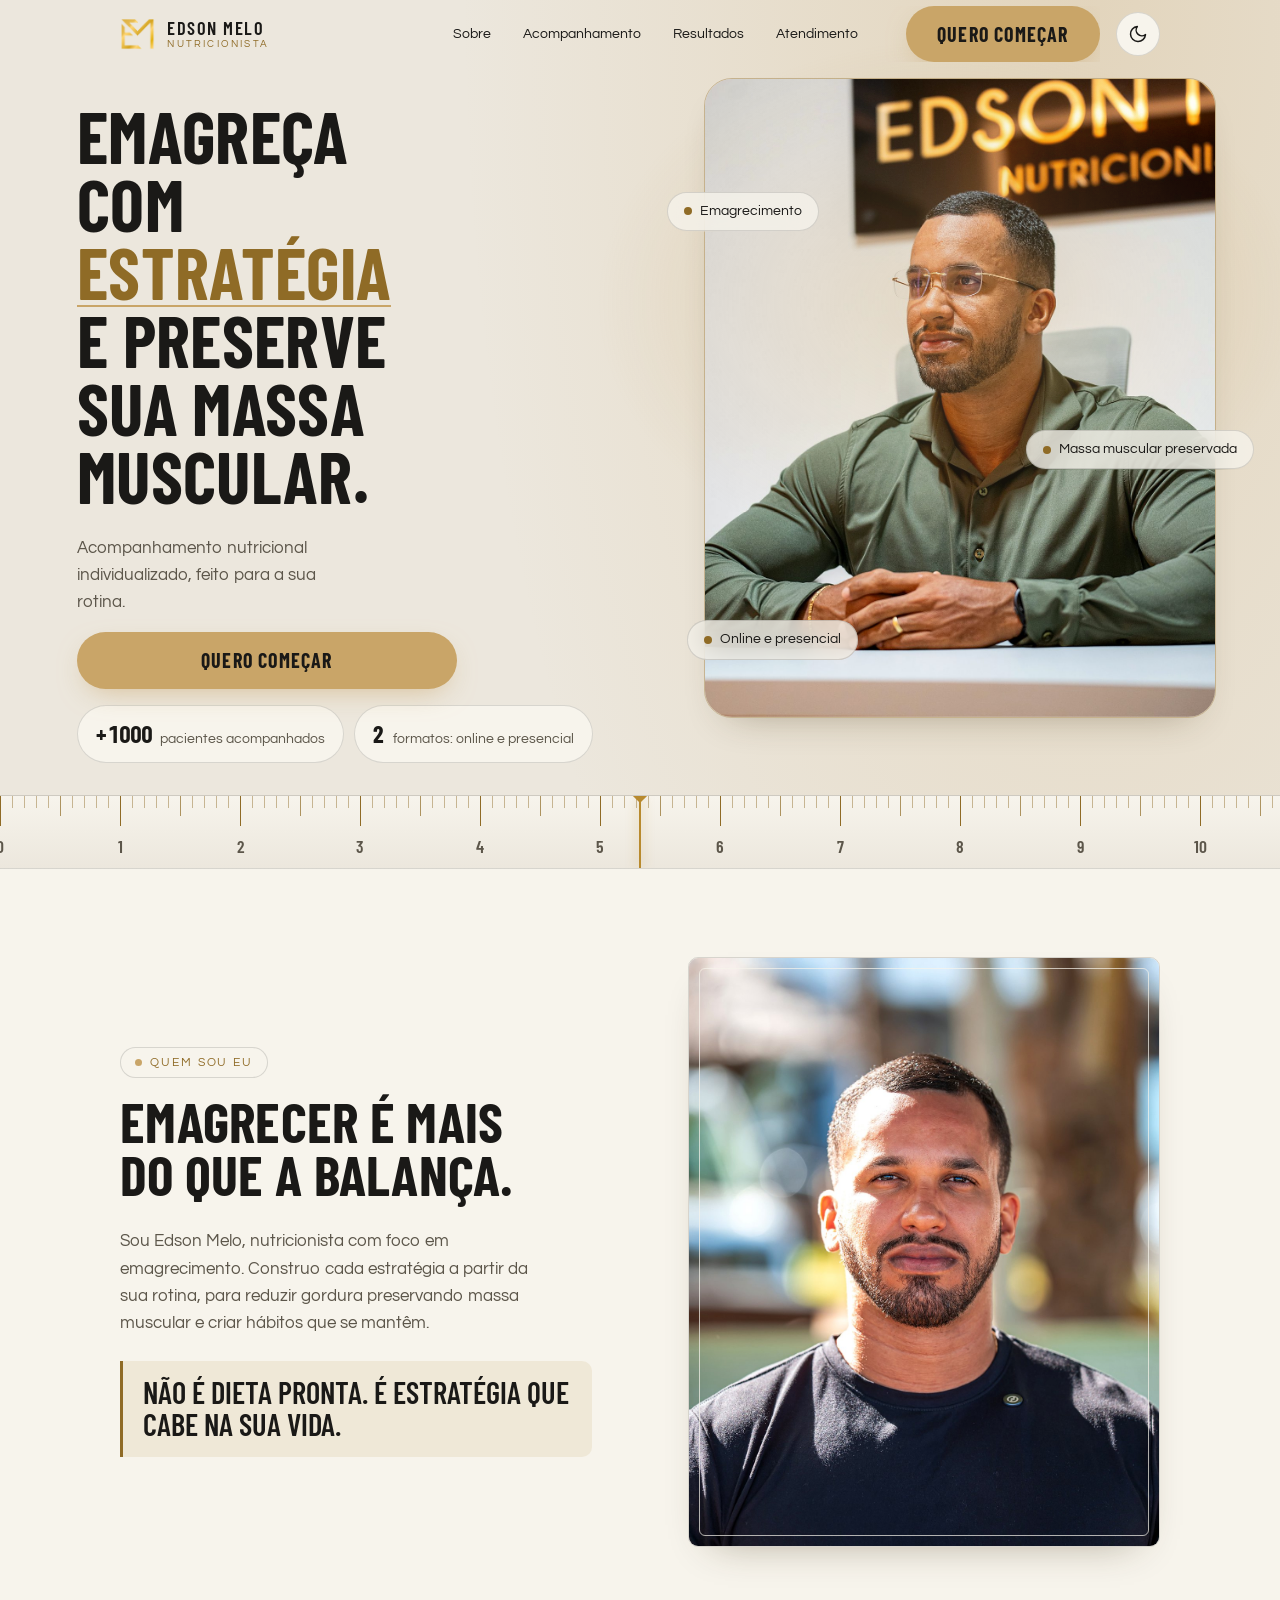
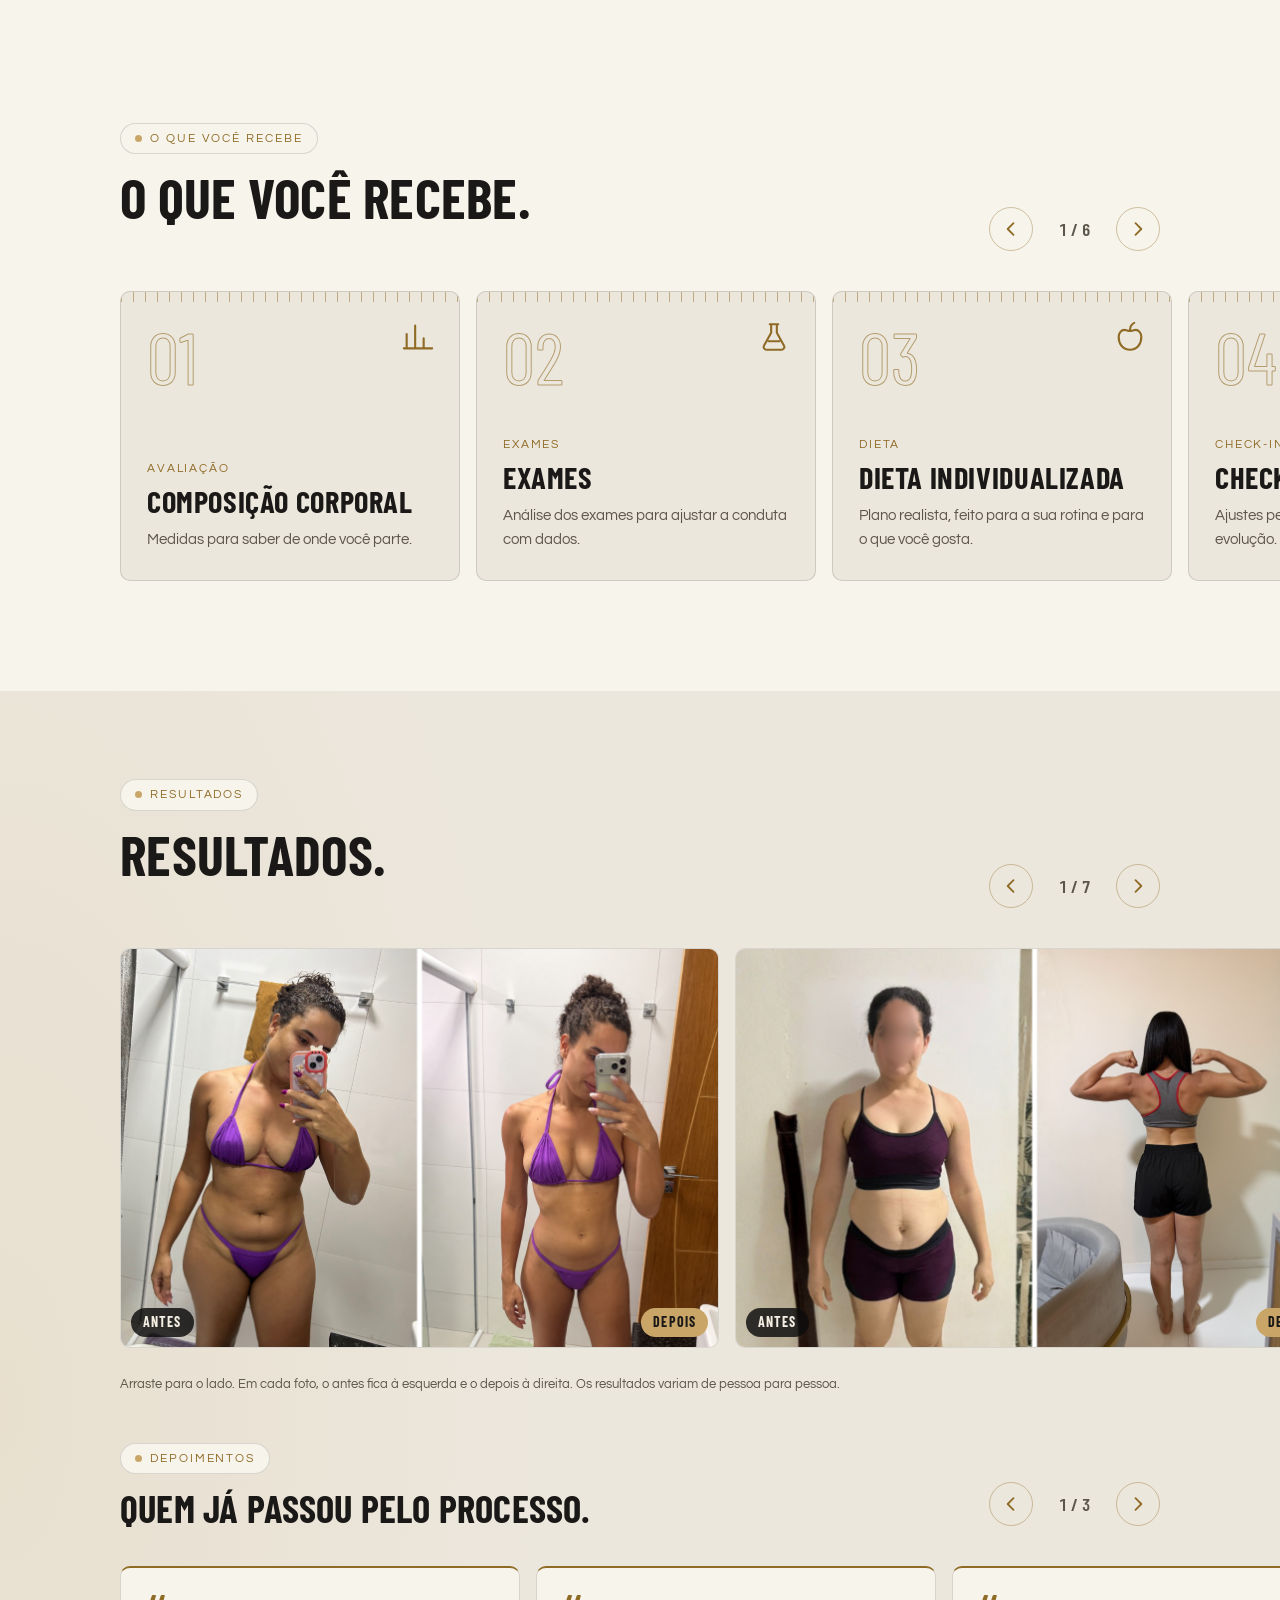
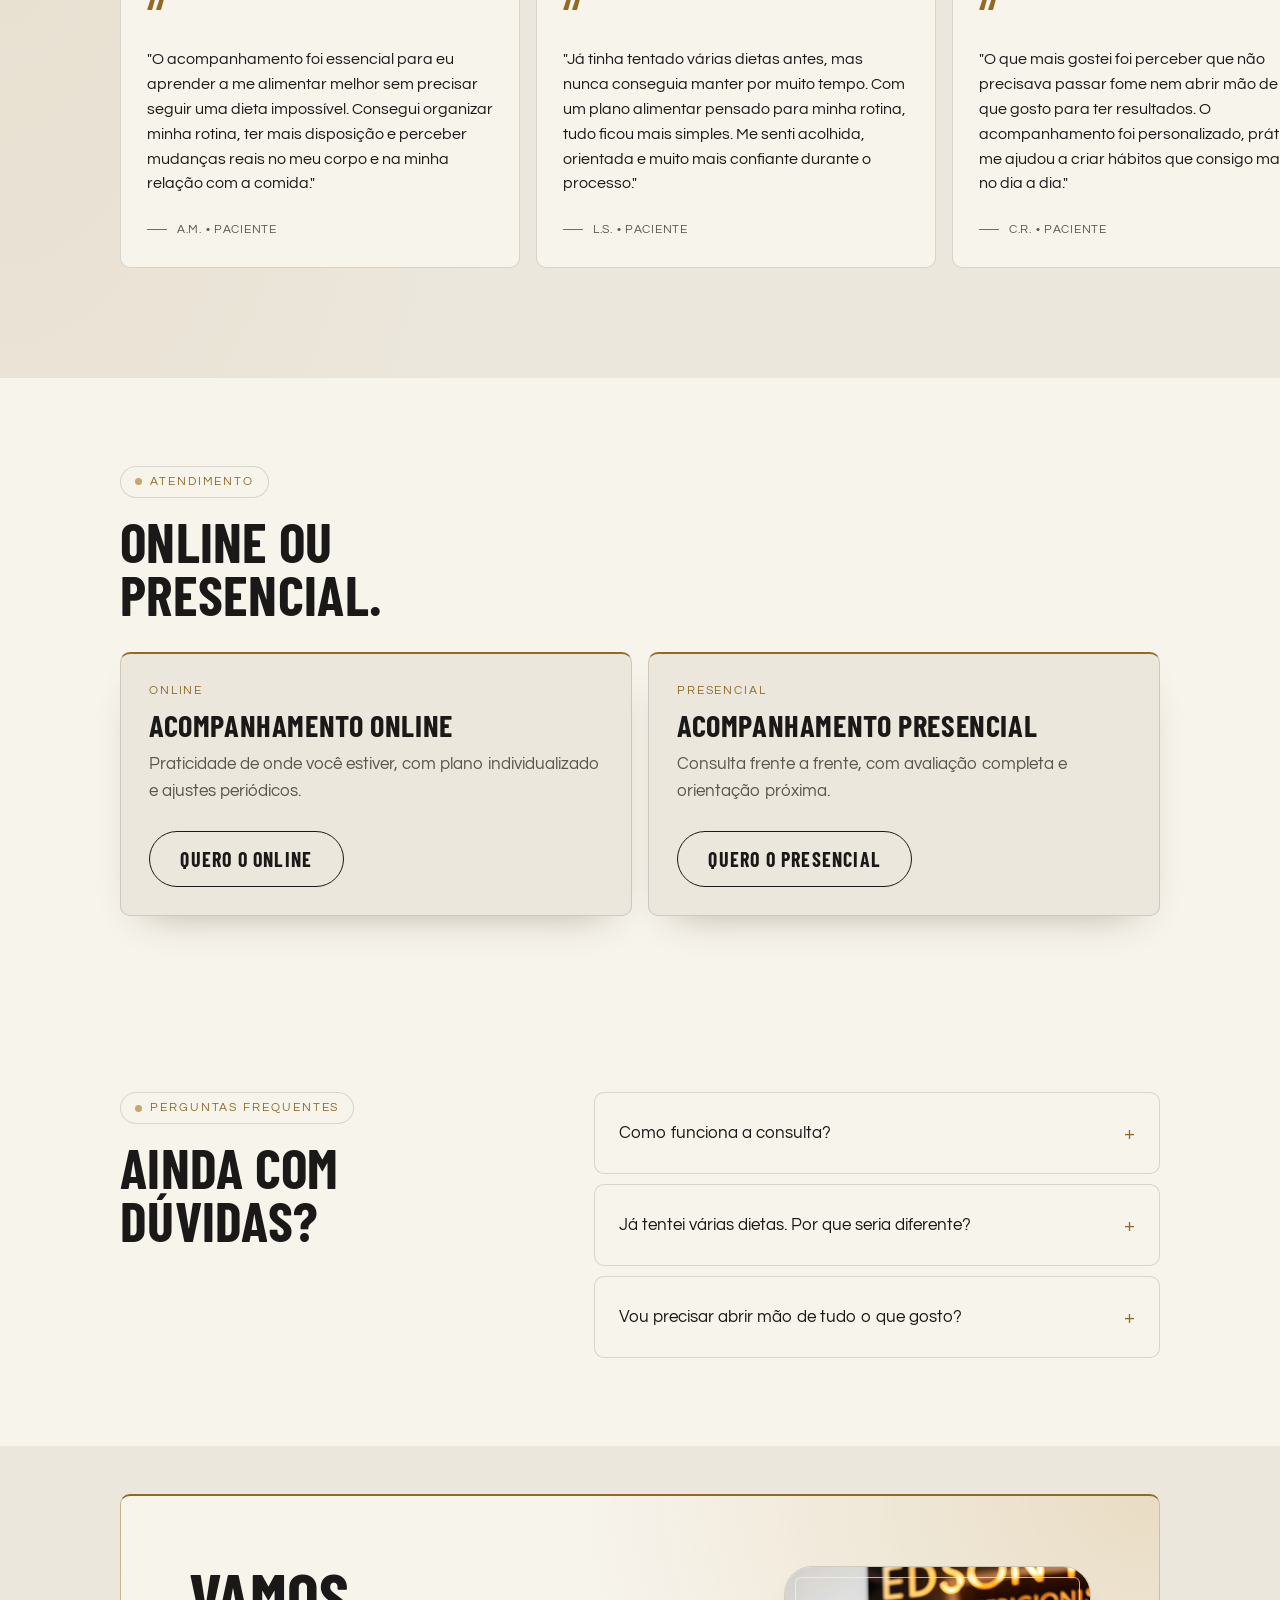
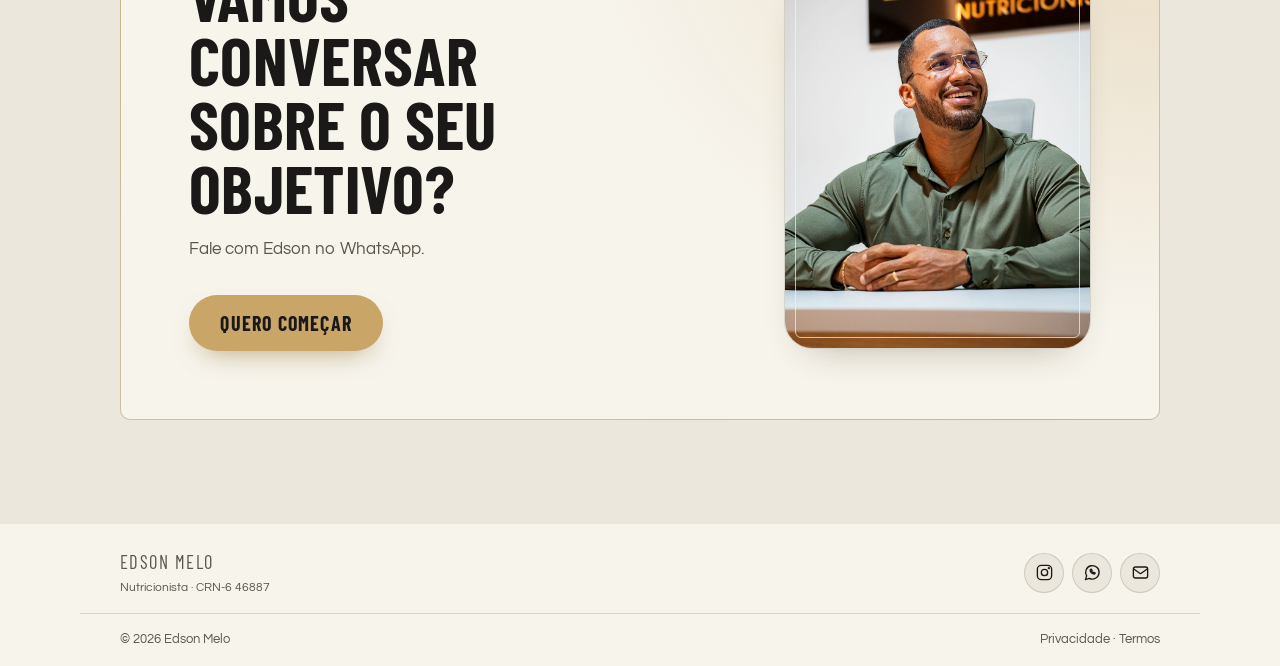
==== index.html @ 92296f1f "Régua ligada à rolagem pelo CSS, contorno no tema escuro e rodapé compacto - Régua e linha de progre" ====
<!DOCTYPE html>
<html lang="pt-BR">
<head>
<meta charset="UTF-8">
<script>
/* Tema: usa a escolha salva; sem escolha, segue o do aparelho */
(function () {
  var t = null;
  try { t = localStorage.getItem("theme"); } catch (e) {}
  if (t !== "dark" && t !== "light") t = window.matchMedia && matchMedia("(prefers-color-scheme: dark)").matches ? "dark" : "light";
  if (t === "dark") document.documentElement.setAttribute("data-theme", "dark");
})();
</script>
<meta name="viewport" content="width=device-width, initial-scale=1.0">
<title>Edson Melo | Nutricionista — Emagrecimento com Estratégia</title>
<meta name="description" content="Nutricionista especializado em emagrecimento. Acompanhamento individualizado para perder gordura, preservar massa muscular e construir resultados sustentáveis.">
<link rel="canonical" href="https://nutriedsonmelo.com/">

<!-- Open Graph -->
<meta property="og:type" content="website">
<meta property="og:site_name" content="Edson Melo Nutricionista">
<meta property="og:title" content="Edson Melo | Nutricionista — Emagrecimento com Estratégia">
<meta property="og:description" content="Acompanhamento nutricional individualizado para perder gordura, preservar massa muscular e construir resultados que permanecem.">
<meta property="og:url" content="https://nutriedsonmelo.com/">
<meta property="og:image" content="https://nutriedsonmelo.com/assets/img/og-image.jpg">
<meta property="og:locale" content="pt_BR">

<!-- Twitter Card -->
<meta name="twitter:card" content="summary_large_image">
<meta name="twitter:title" content="Edson Melo | Nutricionista — Emagrecimento com Estratégia">
<meta name="twitter:description" content="Acompanhamento nutricional individualizado para perder gordura, preservar massa muscular e construir resultados que permanecem.">
<meta name="twitter:image" content="https://nutriedsonmelo.com/assets/img/og-image.jpg">

<!-- Favicon (monograma provisório — troque por um arquivo .ico/.svg real quando tiver a marca finalizada) -->
<link rel="icon" href="data:image/svg+xml,%3Csvg xmlns='http://www.w3.org/2000/svg' viewBox='0 0 100 100'%3E%3Crect width='100' height='100' fill='%230D0D0D'/%3E%3Ctext x='50' y='64' font-family='Georgia, serif' font-size='40' fill='%23C9A568' text-anchor='middle'%3EEM%3C/text%3E%3C/svg%3E">

<link rel="preconnect" href="https://fonts.googleapis.com">
<link rel="preconnect" href="https://fonts.gstatic.com" crossorigin>
<link href="https://fonts.googleapis.com/css2?family=Barlow+Condensed:wght@500;600;700&family=Questrial&display=swap" rel="stylesheet">
<link rel="stylesheet" href="styles.css?v=20261116">

<!-- Schema.org: profissional de saúde -->
<script type="application/ld+json">
{
  "@context": "https://schema.org",
  "@type": "MedicalBusiness",
  "name": "Edson Melo Nutricionista",
  "url": "https://nutriedsonmelo.com/",
  "image": "https://nutriedsonmelo.com/assets/img/og-image.jpg",
  "description": "Nutricionista especializado em emagrecimento, com acompanhamento individualizado para perda de gordura, preservação de massa muscular e resultados sustentáveis.",
  "telephone": "+5582982051810",
  "priceRange": "$$",
  "areaServed": "BR",
  "founder": {
    "@type": "Person",
    "name": "Edson Melo",
    "jobTitle": "Nutricionista"
  },
  "sameAs": [
    "https://www.instagram.com/nutriedsonmelo/"
  ]
}
</script>

<!-- Schema.org: FAQ -->
<script type="application/ld+json">
{
  "@context": "https://schema.org",
  "@type": "FAQPage",
  "mainEntity": [
    {
      "@type": "Question",
      "name": "Como funciona a consulta?",
      "acceptedAnswer": {
        "@type": "Answer",
        "text": "A primeira consulta reúne sua rotina, histórico e objetivos. A partir disso é construída uma estratégia individualizada, com plano alimentar e acompanhamento contínuo."
      }
    },
    {
      "@type": "Question",
      "name": "Já tentei várias dietas. Por que seria diferente?",
      "acceptedAnswer": {
        "@type": "Answer",
        "text": "Porque não é uma dieta pronta. O plano parte da sua rotina, do seu histórico e do que você gosta de comer, com ajustes ao longo do caminho."
      }
    },
    {
      "@type": "Question",
      "name": "Vou precisar abrir mão de tudo o que gosto?",
      "acceptedAnswer": {
        "@type": "Answer",
        "text": "A ideia é o contrário: o plano é pensado para caber na sua rotina, sem radicalismos."
      }
    }
  ]
}
</script>
</head>
<body>

<a class="skip-link" href="#conteudo">Pular para o conteúdo</a>

<!-- ===== HEADER ===== -->
<header class="site-header" id="header">
  <div class="container header-inner">
    <a href="#topo" class="brand" id="topo" aria-label="Edson Melo, nutricionista">
      <img class="brand-mark" src="assets/img/monograma-edson-melo.png" alt="" width="40" height="36">
      <span class="brand-name"><b>Edson Melo</b><span>Nutricionista</span></span>
    </a>
    <button class="menu-toggle" id="menuToggle" aria-label="Abrir menu" aria-expanded="false" aria-controls="navWrap">
      <span></span><span></span><span></span>
    </button>
    <div class="nav-wrap" id="navWrap">
      <nav class="nav" aria-label="Navegação principal">
        <a href="#sobre">Sobre</a>
        <a href="#acompanhamento">Acompanhamento</a>
        <a href="#resultados">Resultados</a>
        <a href="#formatos">Atendimento</a>
      </nav>
      <a class="btn btn-primary btn-attn nav-cta" href="https://wa.me/5582982051810?text=Gostaria%20de%20saber%20mais%20sobre%20o%20acompanhamento%20premium." target="_blank" rel="noopener">Quero começar</a>
    </div>
    <button class="theme-toggle" id="themeToggle" type="button" aria-label="Alternar entre tema claro e escuro" title="Alternar tema">
      <svg class="i-sun" viewBox="0 0 24 24" aria-hidden="true"><circle cx="12" cy="12" r="4"/><path d="M12 2v2M12 20v2M4.9 4.9l1.4 1.4M17.7 17.7l1.4 1.4M2 12h2M20 12h2M4.9 19.1l1.4-1.4M17.7 6.3l1.4-1.4"/></svg>
      <svg class="i-moon" viewBox="0 0 24 24" aria-hidden="true"><path d="M21 12.8A9 9 0 1 1 11.2 3a7 7 0 0 0 9.8 9.8z"/></svg>
    </button>
  </div>
  <i class="progress" id="progress"></i>
</header>

<main id="conteudo">

  <!-- ===== 01. HERO ===== -->
  <section class="hero hero-fullbleed">
    <picture>
      <img class="hero-bg" fetchpriority="high" decoding="async" src="assets/img/edson-melo-hero-mesa.jpg" alt="Edson Melo, nutricionista, de camisa social em seu consultório" width="1200" height="1500">
    </picture>
    <div class="hero-scrim"></div>
    <img class="hero-logo" src="assets/img/logo-edson-melo.png" alt="Edson Melo Nutricionista">
    <div class="container hero-inner">
      <div class="hero-copy reveal">
        <img class="hero-monogram" src="assets/img/monograma-edson-melo.png" alt="" width="54" height="49">
        <h1>Emagreça com <em>estratégia</em> e preserve sua massa muscular.</h1>
        <p class="hero-sub">Acompanhamento nutricional individualizado, feito para a sua rotina.</p>
        <div class="hero-ctas">
          <a class="btn btn-primary btn-attn btn-large" href="https://wa.me/5582982051810?text=Gostaria%20de%20saber%20mais%20sobre%20o%20acompanhamento%20premium." target="_blank" rel="noopener">
            Quero começar
          </a>
        </div>

        <!-- Prova social e formatos: números facilmente editáveis -->
        <ul class="facts">
          <li><b data-count="1000">+1000</b> pacientes acompanhados</li>
          <li><b>2</b> formatos: online e presencial</li>
        </ul>
      </div>
    </div>
    <div class="hero-chips" aria-hidden="true">
      <span class="chip c1">Emagrecimento</span>
      <span class="chip c2">Massa muscular preservada</span>
      <span class="chip c3">Online e presencial</span>
    </div>
  </section>

  <!-- ===== RÉGUA DE MEDIDAS (anda com a rolagem) ===== -->
  <div class="ruler" id="ruler" aria-hidden="true">
    <div class="ruler-track" id="rulerTrack"></div>
    <span class="ruler-needle"></span>
  </div>

  <!-- ===== 03. QUEM VAI CUIDAR DE VOCÊ ===== -->
  <section class="section section-surface" id="sobre">
    <div class="container split">
      <div class="split-copy reveal">
        <p class="eyebrow">Quem sou eu</p>
        <h2>Emagrecer é mais do que a balança.</h2>
        <p>Sou Edson Melo, nutricionista com foco em emagrecimento. Construo cada estratégia a partir da sua rotina, para reduzir gordura preservando massa muscular e criar hábitos que se mantêm.</p>
        <p class="pull">Não é dieta pronta. É estratégia que cabe na sua vida.</p>
      </div>
      <div class="split-media reveal reveal-delay-1">
        <div class="photo-frame">
          <img src="assets/img/edson-melo-sobre-labios.jpg" alt="Retrato de Edson Melo, nutricionista" width="1200" height="1500" loading="lazy" decoding="async">
        </div>
      </div>
    </div>
  </section>

  <!-- ===== O QUE VOCÊ ENCONTRA ===== -->
  <section class="section section-surface" id="acompanhamento">
    <div class="container">
      <div class="section-head reveal car-top">
        <div>
          <p class="eyebrow">O que você recebe</p>
          <h2>O que você recebe.</h2>
        </div>
        <div class="car-ctrl">
          <button type="button" id="aprev" aria-label="Anterior"><svg viewBox="0 0 24 24"><path d="M15 5l-7 7 7 7"/></svg></button>
          <span class="car-count" id="acount" aria-live="polite">1 / 1</span>
          <button type="button" id="anext" aria-label="Próximo"><svg viewBox="0 0 24 24"><path d="M9 5l7 7-7 7"/></svg></button>
        </div>
      </div>
    </div>
    <div class="track" id="atrack" tabindex="0" aria-label="Etapas do acompanhamento">
          <article class="slide">
            <svg viewBox="0 0 24 24" aria-hidden="true"><path d="M4 20V10M10 20V4M16 20v-7M22 20H2"/></svg>
            <p class="slide-kicker">Avaliação</p>
            <h3>Composição corporal</h3>
            <p>Medidas para saber de onde você parte.</p>
          </article>
          <article class="slide">
            <svg viewBox="0 0 24 24" aria-hidden="true"><path d="M9 3h6M10 3v6l-5 9a2 2 0 0 0 2 3h10a2 2 0 0 0 2-3l-5-9V3"/><path d="M8 15h8"/></svg>
            <p class="slide-kicker">Exames</p>
            <h3>Exames</h3>
            <p>Análise dos exames para ajustar a conduta com dados.</p>
          </article>
          <article class="slide">
            <svg viewBox="0 0 24 24" aria-hidden="true"><path d="M12 21c-5 0-8-4-8-9 0-3 2-5 4-5 1.5 0 2.5.7 4 .7s2.5-.7 4-.7c2 0 4 2 4 5 0 5-3 9-8 9z"/><path d="M12 7c0-2 1-4 3-5"/></svg>
            <p class="slide-kicker">Dieta</p>
            <h3>Dieta individualizada</h3>
            <p>Plano realista, feito para a sua rotina e para o que você gosta.</p>
          </article>
          <article class="slide">
            <svg viewBox="0 0 24 24" aria-hidden="true"><circle cx="12" cy="12" r="9"/><path d="M8 12.5l3 3 5-6"/></svg>
            <p class="slide-kicker">Check-ins</p>
            <h3>Check-ins</h3>
            <p>Ajustes periódicos conforme a sua evolução.</p>
          </article>
          <article class="slide">
            <svg viewBox="0 0 24 24" aria-hidden="true"><path d="M21 12a8 8 0 0 1-11.6 7.1L4 20l1-4.6A8 8 0 1 1 21 12z"/></svg>
            <p class="slide-kicker">Suporte</p>
            <h3>Suporte</h3>
            <p>Canal direto para tirar dúvidas.</p>
          </article>
          <article class="slide">
            <svg viewBox="0 0 24 24" aria-hidden="true"><path d="M6 8v8M3 10v4M18 8v8M21 10v4M6 12h12"/></svg>
            <p class="slide-kicker">Treino</p>
            <h3>Treino</h3>
            <p>Para quem treina: orientação integrada à dieta.</p>
          </article>
    </div>
    <div class="dots" id="adots" aria-hidden="true"><i></i><i></i><i></i><i></i><i></i><i></i></div>
  </section>

  <!-- ===== 06. RESULTADOS / DEPOIMENTOS ===== -->
  <section class="section" id="resultados">
    <div class="container">
      <div class="section-head reveal car-top">
        <div>
          <p class="eyebrow">Resultados</p>
          <h2>Resultados.</h2>
        </div>
        <div class="car-ctrl">
          <button type="button" id="bprev" aria-label="Anterior"><svg viewBox="0 0 24 24"><path d="M15 5l-7 7 7 7"/></svg></button>
          <span class="car-count" id="bcount" aria-live="polite">1 / 1</span>
          <button type="button" id="bnext" aria-label="Próximo"><svg viewBox="0 0 24 24"><path d="M9 5l7 7-7 7"/></svg></button>
        </div>
      </div>
    </div>
    <div class="track" id="btrack" tabindex="0" aria-label="Antes e depois de pacientes">
      <figure class="ba slide">
        <img src="assets/img/resultados/antes-depois-6.jpg" alt="Resultado de paciente: antes à esquerda e depois à direita" width="1200" height="800" loading="lazy" decoding="async" draggable="false">
      </figure>
      <figure class="ba slide">
        <img src="assets/img/resultados/antes-depois-1.jpg" alt="Resultado de paciente: antes à esquerda e depois à direita" width="1200" height="800" loading="lazy" decoding="async" draggable="false">
      </figure>
      <figure class="ba slide">
        <img src="assets/img/resultados/antes-depois-3.jpg" alt="Resultado de paciente: antes à esquerda e depois à direita" width="1200" height="800" loading="lazy" decoding="async" draggable="false">
      </figure>
      <figure class="ba slide">
        <img src="assets/img/resultados/antes-depois-5.jpg" alt="Resultado de paciente: antes à esquerda e depois à direita" width="1200" height="800" loading="lazy" decoding="async" draggable="false">
      </figure>
      <figure class="ba slide">
        <img src="assets/img/resultados/antes-depois-2.jpg" alt="Resultado de paciente: antes à esquerda e depois à direita" width="1200" height="800" loading="lazy" decoding="async" draggable="false">
      </figure>
      <figure class="ba slide">
        <img src="assets/img/resultados/antes-depois-4.jpg" alt="Resultado de paciente: antes à esquerda e depois à direita" width="1200" height="800" loading="lazy" decoding="async" draggable="false">
      </figure>
      <figure class="ba slide">
        <img src="assets/img/resultados/antes-depois-7.jpg" alt="Resultado de paciente: antes à esquerda e depois à direita" width="1200" height="800" loading="lazy" decoding="async" draggable="false">
      </figure>
    </div>
    <div class="container">
      <p class="note">Arraste para o lado. Em cada foto, o antes fica à esquerda e o depois à direita. Os resultados variam de pessoa para pessoa.</p>
      <div class="section-head sub-head car-top">
        <div><p class="eyebrow">Depoimentos</p><h3 class="sub-title">Quem já passou pelo processo.</h3></div>
        <div class="car-ctrl">
          <button type="button" id="rprev" aria-label="Anterior"><svg viewBox="0 0 24 24"><path d="M15 5l-7 7 7 7"/></svg></button>
          <span class="car-count" id="rcount" aria-live="polite">1 / 1</span>
          <button type="button" id="rnext" aria-label="Próximo"><svg viewBox="0 0 24 24"><path d="M9 5l7 7-7 7"/></svg></button>
        </div>
      </div>
    </div>
    <div class="track" id="rtrack" tabindex="0" aria-label="Depoimentos de pacientes">
        <blockquote class="testimonial slide">
          <p>"O acompanhamento foi essencial para eu aprender a me alimentar melhor sem precisar seguir uma dieta impossível. Consegui organizar minha rotina, ter mais disposição e perceber mudanças reais no meu corpo e na minha relação com a comida."</p>
          <cite>A.M. &bull; Paciente</cite>
        </blockquote>
        <blockquote class="testimonial slide">
          <p>"Já tinha tentado várias dietas antes, mas nunca conseguia manter por muito tempo. Com um plano alimentar pensado para minha rotina, tudo ficou mais simples. Me senti acolhida, orientada e muito mais confiante durante o processo."</p>
          <cite>L.S. &bull; Paciente</cite>
        </blockquote>
        <blockquote class="testimonial slide">
          <p>"O que mais gostei foi perceber que não precisava passar fome nem abrir mão de tudo que gosto para ter resultados. O acompanhamento foi personalizado, prático e me ajudou a criar hábitos que consigo manter no dia a dia."</p>
          <cite>C.R. &bull; Paciente</cite>
        </blockquote>
    </div>
  </section>

  <!-- ===== 06. FORMATOS ===== -->
  <section class="section section-surface" id="formatos">
    <div class="container">
      <div class="section-head reveal">
        <p class="eyebrow">Atendimento</p>
        <h2>Online ou presencial.</h2>
      </div>
      <div class="modes reveal reveal-delay-1">
        <article class="mode">
          <p class="mode-tag">Online</p>
          <h3>Acompanhamento online</h3>
          <p>Praticidade de onde você estiver, com plano individualizado e ajustes periódicos.</p>
          <a class="btn btn-secondary" href="https://wa.me/5582982051810?text=Gostaria%20de%20saber%20mais%20sobre%20o%20acompanhamento%20online." target="_blank" rel="noopener">Quero o online</a>
        </article>
        <article class="mode">
          <p class="mode-tag">Presencial</p>
          <h3>Acompanhamento presencial</h3>
          <p>Consulta frente a frente, com avaliação completa e orientação próxima.</p>
          <a class="btn btn-secondary" href="https://wa.me/5582982051810?text=Gostaria%20de%20saber%20mais%20sobre%20o%20acompanhamento%20presencial." target="_blank" rel="noopener">Quero o presencial</a>
        </article>
      </div>
    </div>
  </section>

  <!-- ===== 08. FAQ ===== -->
  <section class="section section-surface" id="faq">
    <div class="container faq-layout">
      <div class="reveal">
        <p class="eyebrow">Perguntas frequentes</p>
        <h2>Ainda com dúvidas?</h2>
      </div>
      <div class="accordion reveal reveal-delay-1">
        <details class="accordion-item" name="faq">
          <summary>Como funciona a consulta?</summary>
          <div class="accordion-panel">
            <p>A primeira consulta reúne sua rotina, histórico e objetivos. A partir disso é construída uma estratégia individualizada, com plano alimentar e acompanhamento contínuo.</p>
          </div>
        </details>
        <details class="accordion-item" name="faq">
          <summary>Já tentei várias dietas. Por que seria diferente?</summary>
          <div class="accordion-panel">
            <p>Porque não é uma dieta pronta. O plano parte da sua rotina, do seu histórico e do que você gosta de comer, com ajustes ao longo do caminho.</p>
          </div>
        </details>
        <details class="accordion-item" name="faq">
          <summary>Vou precisar abrir mão de tudo o que gosto?</summary>
          <div class="accordion-panel">
            <p>A ideia é o contrário: o plano é pensado para caber na sua rotina, sem radicalismos.</p>
          </div>
        </details>
      </div>
    </div>
  </section>

  <!-- ===== CTA FINAL ===== -->
  <section class="final">
    <div class="container">
      <div class="final-card reveal">
        <div class="final-copy">
          <h2>Vamos conversar sobre o seu objetivo?</h2>
          <p>Fale com Edson no WhatsApp.</p>
          <a class="btn btn-primary btn-attn" href="https://wa.me/5582982051810?text=Gostaria%20de%20saber%20mais%20sobre%20o%20acompanhamento%20premium." target="_blank" rel="noopener">Quero começar</a>
        </div>
        <div class="photo-frame final-photo">
          <img src="assets/img/edson-melo-final-sorriso.jpg" alt="Edson Melo sorrindo em seu consultório, de camisa social" width="1000" height="1250" loading="lazy" decoding="async">
        </div>
      </div>
    </div>
  </section>

</main>

<!-- Botão fixo no celular (aparece depois do topo) -->
<div class="dock" id="dock">
  <a class="btn btn-primary btn-attn" href="https://wa.me/5582982051810?text=Gostaria%20de%20saber%20mais%20sobre%20o%20acompanhamento%20premium." target="_blank" rel="noopener">Quero começar</a>
</div>

<!-- ===== RODAPÉ ===== -->
<footer class="site-footer">
  <div class="container footer-compact">
    <div class="footer-brand">
      <p class="brand">Edson Melo</p>
      <p class="footer-tag">Nutricionista &middot; CRN-6 46887</p>
    </div>
    <nav class="footer-icons" aria-label="Contato e redes sociais">
      <a href="https://www.instagram.com/nutriedsonmelo/" target="_blank" rel="noopener" aria-label="Instagram" title="Instagram"><svg viewBox="0 0 24 24" aria-hidden="true"><rect x="3" y="3" width="18" height="18" rx="5"/><circle cx="12" cy="12" r="4"/><circle cx="17.5" cy="6.5" r=".6" fill="currentColor"/></svg></a>
      <a href="https://wa.me/5582982051810" target="_blank" rel="noopener" aria-label="WhatsApp" title="WhatsApp"><svg viewBox="0 0 24 24" aria-hidden="true"><path d="M3 21l1.6-4.7A8.5 8.5 0 1 1 8 19.4L3 21z"/><path d="M9 8.6c0 3 2.4 5.4 5.4 5.4l1.1-1.3-1.9-1-.8.6c-.9-.4-1.5-1.1-1.9-1.9l.6-.8-1-1.9L9 8.6z"/></svg></a>
      <a href="mailto:nutriedsonmelo@gmail.com" aria-label="E-mail" title="E-mail"><svg viewBox="0 0 24 24" aria-hidden="true"><rect x="3" y="5" width="18" height="14" rx="2.5"/><path d="M3.5 7.5L12 13.5l8.5-6"/></svg></a>
    </nav>
  </div>
  <div class="container footer-legal">
    <p>&copy; <span id="year"></span> Edson Melo</p>
    <p><a href="privacidade.html">Privacidade</a> &middot; <a href="termos.html">Termos</a></p>
  </div>
</footer>

<script src="script.js?v=20261116"></script>
</body>
</html>
---- styles.css ----
/* ============================================================
   EDSON MELO — DESIGN SYSTEM
   Paleta, tipografia, espaçamento e componentes reutilizáveis.
   Reaproveite estas variáveis em qualquer página nova da marca.
   ============================================================ */
:root {
  /* Cores */
  --color-bg: #0D0D0D;
  --color-surface: #1A1A19;
  --color-text: #F3EDE2;
  --color-text-secondary: #B9B0A0;
  --color-gold: #C9A568;
  --color-gold-dim: rgba(201, 165, 104, 0.28);
  --color-hairline: rgba(243, 237, 226, 0.12);

  /* Tipografia */
  --font-heading: "Fraunces", Georgia, serif;
  --font-body: "Manrope", -apple-system, BlinkMacSystemFont, sans-serif;

  /* Layout */
  --container-max: 1120px;
  --container-pad: 24px;

  /* Espaçamento */
  --space-1: 0.5rem;
  --space-2: 1rem;
  --space-3: 1.5rem;
  --space-4: 2rem;
  --space-5: 3rem;
  --space-6: 4.5rem;
  --space-7: 6rem;

  /* Outros */
  --radius: 2px;
  --ease: cubic-bezier(.22, .61, .36, 1);
  --transition: .3s var(--ease);
}

*, *::before, *::after { box-sizing: border-box; }

html {
  scroll-behavior: smooth;
  -webkit-text-size-adjust: 100%;
}

body {
  margin: 0;
  background: var(--color-bg);
  color: var(--color-text);
  font-family: var(--font-body);
  font-size: 16px;
  line-height: 1.6;
  -webkit-font-smoothing: antialiased;
}

h1, h2, h3 {
  font-family: var(--font-heading);
  font-weight: 500;
  line-height: 1.15;
  margin: 0 0 .5em;
  letter-spacing: -0.01em;
}

p { margin: 0 0 1em; color: var(--color-text-secondary); }
a { color: inherit; text-decoration: none; }
ul, ol { margin: 0; padding: 0; list-style: none; }
button { font-family: inherit; }
img { max-width: 100%; display: block; }

.skip-link {
  position: absolute;
  left: -999px;
  top: 0;
  background: var(--color-gold);
  color: var(--color-bg);
  padding: 10px 16px;
  z-index: 100;
}
.skip-link:focus { left: 12px; top: 12px; }

:focus-visible {
  outline: 2px solid var(--color-gold);
  outline-offset: 3px;
}

.container {
  max-width: var(--container-max);
  margin: 0 auto;
  padding: 0 var(--container-pad);
}

.eyebrow {
  font-size: 12px;
  letter-spacing: .16em;
  text-transform: uppercase;
  font-weight: 600;
  color: var(--color-text-secondary);
  margin-bottom: var(--space-2);
}
.eyebrow-gold { color: var(--color-gold); }

/* ===== Botões ===== */
.btn {
  display: inline-flex;
  flex-direction: column;
  align-items: flex-start;
  gap: 4px;
  padding: 16px 24px;
  border-radius: var(--radius);
  font-family: var(--font-body);
  font-weight: 600;
  font-size: 15px;
  border: 1px solid transparent;
  cursor: pointer;
  transition: transform var(--transition), border-color var(--transition), background var(--transition);
  min-height: 48px;
  justify-content: center;
}
.btn-support {
  display: block;
  font-weight: 400;
  font-size: 12.5px;
  opacity: .8;
}
.btn-primary {
  background: var(--color-gold);
  color: var(--color-bg);
}
.btn-primary:hover { transform: translateY(-2px); }
.btn-secondary {
  background: transparent;
  color: var(--color-text);
  border-color: var(--color-hairline);
}
.btn-secondary:hover { border-color: var(--color-gold); }
.btn-ghost {
  background: transparent;
  color: var(--color-text-secondary);
  border-color: transparent;
  padding-left: 4px;
  padding-right: 4px;
}
.btn-ghost:hover { color: var(--color-gold); }
.btn-large { padding: 20px 28px; }

/* ===== Header ===== */
.site-header {
  position: sticky;
  top: 0;
  z-index: 50;
  background: transparent;
  border-bottom: 1px solid transparent;
  transition: background var(--transition), border-color var(--transition), backdrop-filter var(--transition);
}
.site-header.scrolled {
  background: rgba(13, 13, 13, 0.78);
  backdrop-filter: blur(12px);
  -webkit-backdrop-filter: blur(12px);
  border-bottom-color: var(--color-hairline);
}
.header-inner {
  display: flex;
  align-items: center;
  justify-content: space-between;
  height: 64px;
}
.brand {
  font-family: var(--font-heading);
  font-size: 18px;
  letter-spacing: .01em;
}
.menu-toggle {
  display: flex;
  flex-direction: column;
  gap: 5px;
  background: none;
  border: none;
  cursor: pointer;
  padding: 10px;
  margin: -10px;
}
.menu-toggle span {
  width: 20px;
  height: 1.5px;
  background: var(--color-text);
  display: block;
  transition: transform var(--transition), opacity var(--transition);
}
.nav-wrap {
  display: none;
  position: fixed;
  inset: 64px 0 0 0;
  background: var(--color-bg);
  padding: var(--space-4) var(--container-pad);
  flex-direction: column;
  gap: var(--space-4);
  overflow-y: auto;
}
.site-header.open .nav-wrap { display: flex; }
.site-header.open .menu-toggle span:nth-child(1) { transform: translateY(6.5px) rotate(45deg); }
.site-header.open .menu-toggle span:nth-child(2) { opacity: 0; }
.site-header.open .menu-toggle span:nth-child(3) { transform: translateY(-6.5px) rotate(-45deg); }
.nav {
  display: flex;
  flex-direction: column;
  gap: var(--space-3);
}
.nav a {
  font-size: 20px;
  font-family: var(--font-heading);
  color: var(--color-text);
}
.nav-cta { align-self: flex-start; }

/* ===== Hero ===== */
.hero { padding: var(--space-6) 0 var(--space-5); }
.hero-inner {
  display: flex;
  flex-direction: column;
  gap: var(--space-5);
}
.positioning {
  font-family: var(--font-heading);
  font-style: italic;
  color: var(--color-gold);
  font-size: 15px;
  margin-bottom: var(--space-3);
}
.hero h1 {
  font-size: clamp(30px, 8vw, 44px);
  max-width: 620px;
}
.hero-sub {
  font-size: 16px;
  max-width: 480px;
  margin-top: var(--space-3);
}
.social-proof {
  font-size: 13px;
  letter-spacing: .04em;
  text-transform: uppercase;
  color: var(--color-text-secondary);
  margin-bottom: var(--space-4);
}
.social-proof strong { color: var(--color-gold); font-family: var(--font-heading); font-style: normal; }

.hero-ctas {
  display: flex;
  flex-direction: column;
  gap: var(--space-2);
}
.hero-ctas .btn { width: 100%; text-align: left; align-items: flex-start; }

.hero-frame {
  aspect-ratio: 4 / 5;
  max-width: 420px;
  margin: 0 auto;
  overflow: hidden;
  border: 1px solid var(--color-hairline);
  border-radius: var(--radius);
}
.photo-frame {
  aspect-ratio: 4 / 5;
  overflow: hidden;
  border: 1px solid var(--color-hairline);
  border-radius: var(--radius);
}
.hero-frame img, .photo-frame img {
  width: 100%;
  height: 100%;
  object-fit: cover;
  display: block;
}

/* ===== Hero em tela cheia (rosto de um lado, texto do outro) ===== */
.hero-fullbleed {
  position: relative;
  overflow: hidden;
  padding: var(--space-7) 0 var(--space-6);
  min-height: 560px;
  display: flex;
  align-items: center;
}
.hero-fullbleed .hero-bg {
  position: absolute;
  inset: 0;
  width: 100%;
  height: 100%;
  object-fit: cover;
  object-position: 78% 42%;
  z-index: 0;
}
.hero-fullbleed .hero-scrim {
  position: absolute;
  inset: 0;
  z-index: 1;
  background: linear-gradient(180deg, rgba(13,13,13,.55) 0%, rgba(13,13,13,.88) 55%, var(--color-bg) 100%);
}
.hero-fullbleed .hero-inner {
  position: relative;
  z-index: 2;
  width: 100%;
  max-width: none;
  margin: 0;
  padding-left: clamp(24px, 6vw, 100px);
  padding-right: var(--container-pad);
}
.hero-fullbleed .hero-copy { max-width: 620px; width: 100%; }
.hero-monogram { display: none; }
.hero-logo {
  position: absolute;
  right: var(--container-pad);
  bottom: 20px;
  width: clamp(84px, 20vw, 120px);
  height: auto;
  z-index: 2;
  filter: drop-shadow(0 2px 10px rgba(0,0,0,.6));
}

/* ===== Seções genéricas ===== */
.section { padding: var(--space-6) 0; }
.section-surface { background: var(--color-surface); }
.section-highlight {
  background: var(--color-surface);
  border-top: 1px solid var(--color-gold-dim);
  border-bottom: 1px solid var(--color-gold-dim);
}
.section h2 { font-size: clamp(26px, 6vw, 34px); max-width: 34ch; }
.section-head { margin-bottom: var(--space-5); }

.split { display: flex; flex-direction: column; gap: var(--space-5); }
.split-copy p, .split-copy h2 { max-width: 46ch; }

/* ===== Diferenciais ===== */
.numbered-grid {
  display: flex;
  flex-direction: column;
  gap: var(--space-4);
}
.numbered-item {
  border-top: 1px solid var(--color-hairline);
  padding-top: var(--space-3);
}
.num {
  display: block;
  font-family: var(--font-heading);
  font-size: 15px;
  color: var(--color-gold);
  margin-bottom: var(--space-2);
}
.numbered-item h3 { font-size: 19px; margin-bottom: var(--space-1); max-width: 32ch; }
.numbered-item p { font-size: 14.5px; margin: 0; max-width: 42ch; }

/* ===== Para quem é ===== */
.check-list { display: flex; flex-direction: column; gap: var(--space-2); max-width: 60ch; }
.check-list li {
  padding-left: 1.8em;
  position: relative;
  font-size: 16px;
  color: var(--color-text);
  padding-bottom: var(--space-2);
  border-bottom: 1px solid var(--color-hairline);
}
.check-list li:last-child { border-bottom: none; }
.check-list li::before {
  content: "—";
  position: absolute;
  left: 0;
  color: var(--color-gold);
}

/* ===== Timeline (como funciona) ===== */
.timeline {
  display: flex;
  flex-direction: column;
  gap: var(--space-4);
  position: relative;
}
.timeline li {
  display: flex;
  gap: var(--space-3);
  align-items: flex-start;
}
.timeline-index {
  font-family: var(--font-heading);
  font-size: 15px;
  color: var(--color-gold);
  flex-shrink: 0;
  width: 2em;
  padding-top: 2px;
}
.timeline h3 { font-size: 17px; margin-bottom: 4px; }
.timeline p { font-size: 14.5px; margin: 0; max-width: 40ch; }

/* ===== Depoimentos ===== */
.testimonial-grid {
  display: flex;
  flex-direction: column;
  gap: var(--space-4);
}
.testimonial {
  margin: 0;
  border-top: 1px solid var(--color-hairline);
  padding-top: var(--space-3);
}
.testimonial p {
  font-family: var(--font-heading);
  font-style: italic;
  font-size: 18px;
  color: var(--color-text);
  margin-bottom: var(--space-2);
}
.testimonial.placeholder p { color: var(--color-text-secondary); }
.testimonial cite {
  font-style: normal;
  font-size: 12px;
  letter-spacing: .06em;
  text-transform: uppercase;
  color: var(--color-text-secondary);
}

/* ===== Consulta Premium ===== */
.plain-list { display: flex; flex-direction: column; gap: var(--space-1); margin-bottom: var(--space-4); }
.plain-list li {
  font-size: 15.5px;
  color: var(--color-text);
  padding-left: 1.4em;
  position: relative;
}
.plain-list li::before { content: "·"; color: var(--color-gold); position: absolute; left: 0; font-weight: 700; }

/* ===== FAQ ===== */
.faq-layout { display: flex; flex-direction: column; gap: var(--space-4); }
.accordion { border-top: 1px solid var(--color-hairline); }
.accordion-item {
  border-bottom: 1px solid var(--color-hairline);
}
.accordion-item summary {
  list-style: none;
  cursor: pointer;
  padding: var(--space-3) 0;
  font-size: 16px;
  font-weight: 600;
  color: var(--color-text);
  display: flex;
  justify-content: space-between;
  align-items: center;
  gap: var(--space-3);
}
.accordion-item summary::-webkit-details-marker { display: none; }
.accordion-item summary::after {
  content: "+";
  color: var(--color-gold);
  font-size: 20px;
  flex-shrink: 0;
  transition: transform var(--transition);
}
.accordion-item[open] summary::after { transform: rotate(45deg); }
.accordion-panel { padding-bottom: var(--space-3); }
.accordion-panel p { margin: 0; max-width: 55ch; font-size: 15px; }

/* ===== Páginas legais ===== */
.legal { max-width: 720px; }
.legal h1 { font-size: clamp(28px, 6vw, 38px); margin-bottom: var(--space-4); }
.legal p { max-width: 60ch; }
.inline-link { color: var(--color-gold); text-decoration: underline; text-underline-offset: 3px; }

/* ===== Rodapé ===== */
.site-footer {
  background: var(--color-surface);
  padding: var(--space-5) 0 0;
  margin-top: var(--space-6);
}
.footer-inner {
  display: flex;
  flex-direction: column;
  gap: var(--space-4);
  padding-bottom: var(--space-4);
  border-bottom: 1px solid var(--color-hairline);
}
.footer-brand .brand { font-size: 18px; margin-bottom: 2px; }
.footer-tag { font-size: 13px; color: var(--color-text-secondary); margin: 0; }
.footer-col { display: flex; flex-direction: column; gap: var(--space-2); }
.footer-col a { font-size: 14px; color: var(--color-text-secondary); transition: color var(--transition); }
.footer-col a:hover { color: var(--color-gold); }
.footer-bottom {
  display: flex;
  flex-direction: column;
  gap: 4px;
  padding: var(--space-3) var(--container-pad);
  font-size: 12px;
  color: var(--color-text-secondary);
}

/* ===== Microinterações ===== */
.reveal {
  opacity: 0;
  transform: translateY(20px);
  transition: opacity .7s var(--ease), transform .7s var(--ease);
}
.reveal.in-view { opacity: 1; transform: translateY(0); }
.reveal-delay-1.in-view { transition-delay: .1s; }
.reveal-delay-2.in-view { transition-delay: .2s; }

@media (prefers-reduced-motion: reduce) {
  html { scroll-behavior: auto; }
  .reveal { opacity: 1; transform: none; transition: none; }
}

/* ===== Hero — versão mais leve no mobile ===== */
@media (max-width: 639px) {
  .hero-fullbleed .hero-sub { display: none; }
  .hero-fullbleed .positioning { display: none; }
  .hero-fullbleed .hero-ctas .btn-support { display: none; }
  .hero-fullbleed .hero-ctas .btn { padding: 14px 20px; }

  /* Rosto à direita, texto na faixa escura à esquerda */
  .hero-fullbleed {
    align-items: flex-start;
    min-height: 100svh;
    padding: var(--space-3) 0 var(--space-5);
  }
  .hero-fullbleed .hero-bg {
    inset: 7vh 0 auto 0;
    height: auto;
    aspect-ratio: 1177 / 941;
    -webkit-mask-image: linear-gradient(180deg, transparent 0%, #000 14%, #000 52%, transparent 100%);
    mask-image: linear-gradient(180deg, transparent 0%, #000 14%, #000 52%, transparent 100%);
  }
  .hero-fullbleed .hero-scrim {
    background: linear-gradient(90deg, rgba(13,13,13,.88) 0%, rgba(13,13,13,.5) 42%, rgba(13,13,13,0) 72%);
  }
    .hero-fullbleed .hero-logo { display: none; }
  .hero-monogram {
    display: block;
    width: 54px;
    height: auto;
    margin: 0 auto var(--space-1);
  }
  .hero-fullbleed .eyebrow {
    text-align: center;
    margin-bottom: var(--space-6);
  }
  .hero-fullbleed h1 { max-width: 62%; }
}

/* ===== Responsivo — tablet e acima ===== */
@media (min-width: 640px) {
  .hero-ctas { flex-direction: row; flex-wrap: wrap; }
  .hero-ctas .btn { width: auto; min-width: 240px; }
  .numbered-grid { flex-direction: row; }
  .numbered-item { flex: 1; }
  .testimonial-grid { flex-direction: row; }
  .testimonial { flex: 1; }
  .footer-inner { flex-direction: row; justify-content: space-between; }
  .footer-bottom { flex-direction: row; justify-content: space-between; }
}

@media (min-width: 860px) {
  :root { --container-pad: 40px; }
  .site-header { padding: 0; }
  .menu-toggle { display: none; }
  .nav-wrap {
    position: static;
    display: flex !important;
    flex-direction: row;
    align-items: center;
    gap: var(--space-5);
    padding: 0;
    background: transparent;
    inset: auto;
  }
  .nav { flex-direction: row; gap: var(--space-4); }
  .nav a { font-size: 14px; font-family: var(--font-body); font-weight: 500; }
  .nav-cta { align-self: auto; }

  .hero-inner { flex-direction: row; align-items: center; gap: var(--space-7); }
  .hero-copy { flex: 1.1; }
  .hero-media { flex: .9; }
  .hero-ctas { flex-direction: column; align-items: flex-start; }
  .hero-ctas .btn { width: 100%; max-width: 340px; }

  .hero-fullbleed { min-height: 720px; }
  .hero-fullbleed .hero-bg { object-position: 58% 38%; }
  .hero-fullbleed .hero-scrim {
    background: linear-gradient(90deg, var(--color-bg) 0%, rgba(13,13,13,.92) 34%, rgba(13,13,13,.4) 62%, rgba(13,13,13,0) 85%);
  }
  .hero-logo { bottom: 32px; width: clamp(110px, 9vw, 150px); }

  .split { flex-direction: row; align-items: center; gap: var(--space-7); }
  .split > * { flex: 1; }
  .split-reverse { flex-direction: row-reverse; }

  .faq-layout { flex-direction: row; gap: var(--space-7); }
  .faq-layout > *:first-child { flex: .8; }
  .faq-layout > *:last-child { flex: 1.2; }

}

@media (min-width: 1120px) {
  .section { padding: var(--space-7) 0; }
}


/* ============================================================
   IDENTIDADE "RÉGUA" — o motivo é a fita métrica: marcações finas
   em dourado, números que passam com a rolagem, linhas que se
   desenham. Cantos discretos, tom de consultório premium.
   ============================================================ */
:root {
  --r: 10px;
  --shadow: 0 18px 40px -24px rgba(0, 0, 0, .85);
  --gold-bright: #E3C58D;
}
body { overflow-x: hidden; }

/* Rótulos: texto dourado com traço à frente */
.eyebrow {
  display: inline-flex;
  align-items: center;
  gap: 12px;
  color: var(--color-gold);
  font-size: 11.5px;
}
.eyebrow::before { content: ""; width: 28px; height: 1px; background: var(--color-gold); transition: width .8s var(--ease); }
.reveal:not(.in-view) .eyebrow::before { width: 0; }

/* Botões: cantos discretos e preenchimento que sobe */
.btn { border-radius: 4px; position: relative; overflow: hidden; isolation: isolate; }
.btn-primary { box-shadow: 0 10px 30px -14px rgba(201, 165, 104, .75); }
.btn-primary::before {
  content: "";
  position: absolute; inset: 0;
  background: var(--gold-bright);
  transform: translateY(101%);
  transition: transform .35s var(--ease);
  z-index: -1;
}
.btn-primary:hover::before { transform: none; }
.btn-secondary:hover, .btn-ghost:hover { border-color: var(--color-gold); }

/* Cabeçalho: barra com a marca fixa e linha de progresso */
.site-header { border-bottom: 1px solid transparent; }
.site-header.scrolled { background: rgba(13, 13, 13, .82); backdrop-filter: blur(14px); -webkit-backdrop-filter: blur(14px); border-bottom-color: var(--color-hairline); }
.header-inner { height: 68px; }
.progress {
  position: absolute; left: 0; bottom: -1px;
  height: 2px; width: 100%;
  background: linear-gradient(90deg, var(--color-gold), var(--gold-bright));
  transform: scaleX(var(--p, 0));
  transform-origin: left;
  pointer-events: none;
}
.site-header .brand { display: flex; align-items: center; gap: 12px; min-width: 0; }
.brand-mark { width: auto; height: 32px; flex: none; }
.brand-name { display: flex; flex-direction: column; line-height: 1.15; min-width: 0; }
.brand-name b { font-family: var(--font-heading); font-weight: 500; font-size: 16px; letter-spacing: .12em; text-transform: uppercase; }
.brand-name span { font-size: 10px; letter-spacing: .26em; text-transform: uppercase; color: var(--color-gold); }
.nav-cta { padding-block: 12px; min-height: 44px; }

/* Hero: sob o cabeçalho, sublinhado que se desenha */
.hero-fullbleed { margin-top: -68px; padding-top: calc(var(--space-7) + 40px); }
.hero h1 em {
  font-style: italic;
  color: var(--gold-bright);
  background: linear-gradient(var(--color-gold), var(--color-gold)) left 92% / 0 2px no-repeat;
  animation: draw 1.2s .5s var(--ease) forwards;
}
@keyframes draw { to { background-size: 100% 2px; } }
.social-proof { display: flex; align-items: baseline; gap: 8px; border-left: 2px solid var(--color-gold); padding-left: 12px; }
.hero-fullbleed .hero-bg { animation: settle 1.6s var(--ease) both; }
@keyframes settle { from { transform: scale(1.06); } to { transform: none; } }

/* Régua de medidas (anda com a rolagem) */
.ruler {
  position: relative;
  height: 74px;
  overflow: hidden;
  border-block: 1px solid var(--color-hairline);
  background: linear-gradient(180deg, var(--color-surface), var(--color-bg));
}
.ruler-track { position: absolute; top: 0; left: 0; display: flex; height: 100%; will-change: transform; }
.tick { position: relative; flex: none; width: 12px; height: 100%; }
.tick::before { content: ""; position: absolute; top: 0; left: 0; width: 1px; height: 12px; background: rgba(201, 165, 104, .4); }
.tick.mid::before { height: 20px; background: rgba(201, 165, 104, .65); }
.tick.big::before { height: 30px; background: var(--color-gold); }
.tick b {
  position: absolute; top: 36px; left: 0;
  transform: translateX(-50%);
  font-family: var(--font-heading);
  font-weight: 500;
  font-size: 13px;
  color: var(--color-text-secondary);
}
.ruler-needle {
  position: absolute; left: 50%; top: 0; bottom: 0; width: 2px;
  margin-left: -1px;
  background: var(--color-gold-bright, #E3C58D);
  box-shadow: 0 0 14px rgba(227, 197, 141, .8);
}
.ruler-needle::after {
  content: ""; position: absolute; top: 0; left: 50%;
  width: 10px; height: 10px; margin-left: -5px;
  background: #E3C58D; transform: translateY(-50%) rotate(45deg);
}

/* Seções: cartões com cantos discretos e filete dourado */
.section-surface, .section-highlight {
  margin-inline: 0;
  border-inline: 0;
  border-radius: 0;
  background: var(--color-surface);
}
.photo-frame, .hero-frame { border-radius: var(--r); box-shadow: var(--shadow); position: relative; }
.photo-frame::after {
  content: ""; position: absolute; inset: 10px;
  border: 1px solid rgba(201, 165, 104, .35);
  border-radius: 6px;
  pointer-events: none;
}
.numbered-item, .testimonial {
  background: var(--color-bg);
  border: 1px solid var(--color-hairline);
  border-top: 2px solid var(--color-gold);
  border-radius: var(--r);
  padding: var(--space-4) var(--space-3);
  transition: transform .25s var(--ease), border-color .25s var(--ease);
}
.numbered-item:hover { transform: translateY(-4px); }
.num { font-size: 28px; color: var(--color-gold); }
.timeline li {
  background: var(--color-bg);
  border: 1px solid var(--color-hairline);
  border-left: 2px solid var(--color-gold);
  border-radius: var(--r);
  padding: var(--space-3);
}
.timeline-index { font-size: 22px; }
.accordion { border-top: 0; display: flex; flex-direction: column; gap: 10px; }
.accordion-item { border: 1px solid var(--color-hairline); border-radius: var(--r); padding-inline: var(--space-3); background: var(--color-surface); }
.accordion-item[open] { border-color: var(--color-gold-dim); }

/* CTA final: cartão escuro com filete dourado */
.final { padding: var(--space-5) var(--container-pad) var(--space-6); }
.final-card {
  max-width: var(--container-max);
  margin: 0 auto;
  padding: clamp(32px, 6vw, 68px);
  border: 1px solid var(--color-gold-dim);
  border-top: 2px solid var(--color-gold);
  border-radius: var(--r);
  background: radial-gradient(80% 120% at 100% 0%, rgba(201, 165, 104, .14), transparent 70%), var(--color-surface);
  display: flex; flex-direction: column; align-items: flex-start; gap: var(--space-2);
}
.final-card h2 { font-size: clamp(30px, 6vw, 50px); max-width: 20ch; margin: 0; }
.final-card p { max-width: 46ch; margin: 0 0 var(--space-2); }

/* ===== Carrosséis ===== */
.car-top { display: flex; flex-wrap: wrap; align-items: flex-end; justify-content: space-between; gap: var(--space-3); }
.car-ctrl { display: flex; align-items: center; gap: 10px; flex: none; }
.car-ctrl button {
  width: 44px; height: 44px; border-radius: 50%;
  border: 1px solid var(--color-gold-dim); background: transparent; color: var(--color-gold);
  display: grid; place-items: center; cursor: pointer;
  transition: background .15s, color .15s;
}
.car-ctrl button:hover { background: var(--color-gold); color: var(--color-bg); }
.car-ctrl svg { width: 20px; height: 20px; fill: none; stroke: currentColor; stroke-width: 2.2; stroke-linecap: round; stroke-linejoin: round; }
.car-count { font-family: var(--font-heading); font-size: 15px; font-variant-numeric: tabular-nums; color: var(--color-text-secondary); min-width: 3.6em; text-align: center; }
.track {
  --pad: max(var(--container-pad), calc((100vw - var(--container-max)) / 2 + var(--container-pad)));
  display: flex; gap: 16px; overflow-x: auto;
  scroll-snap-type: x mandatory; scroll-padding-inline: var(--pad);
  padding: 8px var(--pad) 22px;
  cursor: grab; scrollbar-width: none;
}
.track::-webkit-scrollbar { display: none; }
.track.dragging { cursor: grabbing; scroll-snap-type: none; user-select: none; }
.slide {
  flex: 0 0 min(82%, 340px);
  scroll-snap-align: start;
  margin: 0;
  display: flex; flex-direction: column; gap: 8px;
  background: var(--color-surface);
  border: 1px solid var(--color-hairline);
  border-radius: var(--r);
  padding: 28px 26px;
  position: relative;
  transition: transform .25s var(--ease), border-color .25s var(--ease);
}
@media (hover: hover) { .slide:hover { transform: translateY(-4px); border-color: var(--color-gold-dim); } }
.section-surface .slide { background: var(--color-bg); }

/* Etapas: número grande vazado + ícone em linha */
#atrack { counter-reset: etapa; }
#atrack .slide { counter-increment: etapa; min-height: 290px; overflow: hidden; }
#atrack .slide::before {
  content: counter(etapa, decimal-leading-zero);
  font-family: var(--font-heading);
  font-size: 72px; line-height: 1;
  color: transparent;
  -webkit-text-stroke: 1px rgba(201, 165, 104, .55);
  margin-bottom: auto;
}
#atrack .slide::after {
  content: ""; position: absolute; left: 0; right: 0; top: 0; height: 10px;
  background: repeating-linear-gradient(90deg, rgba(201, 165, 104, .5) 0 1px, transparent 1px 12px);
}
#atrack .slide > svg {
  position: absolute; top: 28px; right: 24px;
  width: 34px; height: 34px;
  fill: none; stroke: var(--color-gold); stroke-width: 1.5; stroke-linecap: round; stroke-linejoin: round;
}
.slide-kicker { font-size: 11.5px; letter-spacing: .16em; text-transform: uppercase; color: var(--color-gold); margin: 0; }
.slide h3 { font-size: 24px; margin: 0 0 4px; }
#atrack .slide p:last-child { margin: 0; font-size: 15px; }

/* Depoimentos */
.testimonial.slide { flex-basis: min(86%, 400px); justify-content: space-between; border-top: 2px solid var(--color-gold); background: var(--color-surface); }
.testimonial.slide::before { content: "“"; font-family: var(--font-heading); font-size: 64px; line-height: .6; color: var(--color-gold); }
.testimonial.slide p { font-size: 17px; }
.testimonial.slide cite { display: flex; align-items: center; gap: 10px; }
.testimonial.slide cite::before { content: ""; width: 20px; height: 1px; background: var(--color-gold); }
.sub-head { margin: var(--space-5) 0 0; }
.sub-title { font-size: clamp(22px, 4vw, 28px); margin: 0; }

/* Prova social: faixa de números e antes/depois (espaços sem foto) */
.proof-strip { display: grid; grid-template-columns: repeat(auto-fit, minmax(190px, 1fr)); gap: 0; margin-bottom: var(--space-4); border-block: 1px solid var(--color-hairline); }
.proof-strip li { padding: var(--space-3) var(--space-3) var(--space-3) 0; display: flex; flex-direction: column; gap: 2px; border-left: 0; }
.proof-strip strong { font-family: var(--font-heading); font-weight: 500; font-size: clamp(30px, 5vw, 42px); line-height: 1; color: var(--color-gold-bright); }
.proof-strip span { font-size: 12.5px; letter-spacing: .12em; text-transform: uppercase; color: var(--color-text-secondary); }
@media (min-width: 640px) { .proof-strip li + li { padding-left: var(--space-3); border-left: 1px solid var(--color-hairline); } }
.ba.slide { flex-basis: min(86%, 420px); padding: 14px 14px 18px; gap: 12px; }
.ba-pair { display: grid; grid-template-columns: 1fr 1fr; gap: 8px; }
.ba-frame {
  position: relative; aspect-ratio: 3 / 4;
  border-radius: 6px; overflow: hidden;
  display: grid; place-items: center;
  background: repeating-linear-gradient(135deg, rgba(243, 237, 226, .035) 0 8px, transparent 8px 16px), var(--color-bg);
  border: 1px dashed rgba(201, 165, 104, .35);
}
.ba-frame img { position: absolute; inset: 0; width: 100%; height: 100%; object-fit: cover; }
.ba-frame .sil { width: 46%; fill: none; stroke: rgba(201, 165, 104, .4); stroke-width: 1; stroke-linecap: round; }
.ba-frame span {
  position: absolute; left: 8px; bottom: 8px;
  padding: 3px 10px; border-radius: 3px;
  background: rgba(13, 13, 13, .85);
  font-size: 11px; letter-spacing: .14em; text-transform: uppercase; color: var(--color-text);
}
.ba-after span { background: var(--color-gold); color: var(--color-bg); }
.ba figcaption { font-size: 13px; color: var(--color-text-secondary); padding-inline: 4px; }
.ba figcaption em { font-style: normal; color: var(--color-gold); }
.note { font-size: 13px; color: var(--color-text-secondary); margin-top: 4px; }

/* Revelação ao rolar */
.reveal { transform: translateY(32px); transition: opacity .8s var(--ease), transform .8s var(--ease); }

@media (prefers-reduced-motion: reduce) {
  .hero h1 em { animation: none; background-size: 100% 2px; }
  .hero-fullbleed .hero-bg { animation: none; }
  .slide, .slide:hover, .numbered-item:hover { transition: none; transform: none; }
  .eyebrow::before, .btn-primary::before { transition: none; }
}

/* ===== Luz que segue o mouse (topo) ===== */
.hero-fullbleed::after {
  content: "";
  position: absolute; inset: 0;
  z-index: 1;
  pointer-events: none;
  background: radial-gradient(38% 46% at var(--mx, 74%) var(--my, 38%), rgba(201, 165, 104, .16), transparent 72%);
}

/* ===== Chips flutuantes (desktop) — posições novas ===== */
.hero-chips { display: none; }
.chip {
  position: absolute;
  display: inline-flex; align-items: center; gap: 8px;
  padding: 8px 16px;
  border-radius: 999px;
  font-size: 13.5px;
  color: var(--color-text);
  background: rgba(13, 13, 13, .6);
  backdrop-filter: blur(14px);
  -webkit-backdrop-filter: blur(14px);
  border: 1px solid var(--color-hairline);
  box-shadow: var(--shadow);
  animation: floaty 6s ease-in-out infinite alternate;
}
.chip::before { content: ""; width: 8px; height: 8px; border-radius: 50%; background: var(--color-gold); flex: none; }
.chip.c1 { top: 17%; right: 5%; }
.chip.c2 { top: 63%; right: 38%; animation-delay: -2s; }
.chip.c3 { top: 80%; right: 14%; animation-delay: -4s; }
@keyframes floaty { from { transform: translateY(-7px); } to { transform: translateY(7px); } }
@media (min-width: 860px) {
  .hero-chips { display: block; position: absolute; inset: 0; z-index: 2; pointer-events: none; }
}
@media (prefers-reduced-motion: reduce) { .chip { animation: none; } }

/* ============================================================
   TEMA CLARO — fundo creme, texto grafite, dourado mais fundo
   para leitura. A foto vira um retrato em cartão no topo.
   ============================================================ */
:root {
  --color-bg: #ECE7DD;
  --color-surface: #F7F4EC;
  --color-text: #1A1917;
  --color-text-secondary: #5C564A;
  --color-gold: #8F6B26;
  --color-gold-dim: rgba(143, 107, 38, .38);
  --color-hairline: rgba(26, 25, 23, .14);
  --gold-bright: #8F6B26;
  --fill: #C9A568;
  --fill-hover: #DDBF86;
  --shadow: 0 18px 40px -26px rgba(60, 44, 12, .45);
  color-scheme: light;
}
body {
  background-image:
    radial-gradient(70% 36% at 85% 0%, rgba(201, 165, 104, .28), transparent 70%),
    radial-gradient(60% 30% at 0% 55%, rgba(201, 165, 104, .12), transparent 70%);
  background-repeat: no-repeat;
}
.skip-link { color: #fff; }
.btn-primary { background: var(--fill); color: #1A1917; box-shadow: 0 12px 28px -14px rgba(143, 107, 38, .7); }
.btn-primary::before { background: var(--fill-hover); }
.btn-secondary { color: var(--color-text); }
.site-header.scrolled { background: rgba(236, 231, 221, .86); }
@media (max-width: 859px) { .nav-wrap { background: var(--color-bg); } }

/* Topo claro: texto à esquerda, retrato em cartão à direita */
.hero-fullbleed { background: transparent; min-height: 0; align-items: flex-start; padding: calc(68px + var(--space-4)) 0 var(--space-5); margin-top: -68px; display: block; }
.hero-fullbleed::after { background: radial-gradient(38% 46% at var(--mx, 74%) var(--my, 38%), rgba(201, 165, 104, .32), transparent 72%); }
.hero-fullbleed .hero-scrim, .hero-logo, .hero-monogram { display: none !important; }
.hero-fullbleed picture { display: block; margin: 0 var(--container-pad) var(--space-4); position: relative; z-index: 2; }
.hero-fullbleed .hero-bg {
  position: static; inset: auto; width: 100%; height: auto;
  aspect-ratio: 4 / 3.4; object-fit: cover; object-position: 78% 35%;
  border-radius: 28px;
  box-shadow: var(--shadow);
  -webkit-mask-image: none; mask-image: none;
  border: 1px solid var(--color-gold-dim);
}
.hero-fullbleed .hero-inner { padding-left: var(--container-pad); padding-right: var(--container-pad); max-width: none; }
.hero-fullbleed .hero-copy { max-width: 620px; }
.hero-fullbleed .eyebrow { text-align: left; margin-bottom: var(--space-2); }
.hero-fullbleed h1 { max-width: 16ch; font-size: clamp(34px, 8.5vw, 56px); }
.hero-fullbleed .hero-sub, .hero-fullbleed .positioning, .hero-fullbleed .hero-ctas .btn-support { display: block !important; }
.hero-fullbleed .hero-sub { color: var(--color-text-secondary); }
.hero-ctas .btn-support { color: #1A1917; opacity: .75; }
.hero-fullbleed .hero-ctas .btn { padding: 18px 28px; width: 100%; max-width: 380px; }

/* Fatos: pacientes e formatos de atendimento */
.facts { display: flex; flex-wrap: wrap; gap: 10px; margin-top: var(--space-3); }
.facts li {
  display: inline-flex; align-items: baseline; gap: 8px;
  padding: 9px 18px;
  border: 1px solid var(--color-hairline);
  border-radius: 999px;
  background: var(--color-surface);
  font-size: 14px;
  color: var(--color-text-secondary);
}
.facts b { font-family: var(--font-heading); font-weight: 500; font-size: 22px; color: var(--color-text); }

@media (min-width: 860px) {
  .hero-fullbleed { min-height: 720px; display: flex; align-items: center; padding-top: calc(68px + var(--space-4)); padding-bottom: var(--space-4); }
  .hero-fullbleed picture { position: absolute; right: 5%; top: 50%; transform: translateY(-46%); width: min(40%, 520px); margin: 0; z-index: 0; }
  .hero-fullbleed .hero-bg { aspect-ratio: 4 / 5; object-position: 74% 30%; }
  .hero-fullbleed .hero-inner { position: relative; z-index: 2; padding-left: clamp(24px, 6vw, 100px); }
  .hero-fullbleed .hero-ctas { flex-direction: column; }
  .hero-fullbleed h1 { max-width: 17ch; font-size: clamp(40px, 4.3vw, 60px); }
  .hero-chips { display: block; }
  .chip.c1 { top: 24%; right: 36%; }
  .chip.c2 { top: 54%; right: 2%; }
  .chip.c3 { top: 78%; right: 33%; }
}
.chip { background: rgba(247, 244, 236, .78); color: var(--color-text); }
.chip::before { background: var(--color-gold); }

/* Régua em claro */
.ruler-needle { background: #B88A2E; box-shadow: 0 0 12px rgba(184, 138, 46, .6); }
.ruler-needle::after { background: #B88A2E; }
.tick::before { background: rgba(143, 107, 38, .45); }
.tick.mid::before { background: rgba(143, 107, 38, .7); }
.tick.big::before { background: var(--color-gold); }

/* Ajustes de cor nos componentes */
.photo-frame::after { border-color: rgba(247, 244, 236, .7); }
.final-card { background: radial-gradient(80% 120% at 100% 0%, rgba(201, 165, 104, .3), transparent 70%), var(--color-surface); }
#atrack .slide::before { -webkit-text-stroke: 1px rgba(143, 107, 38, .6); }
#atrack .slide::after { background: repeating-linear-gradient(90deg, rgba(143, 107, 38, .5) 0 1px, transparent 1px 12px); }
.ba-frame { background: repeating-linear-gradient(135deg, rgba(26, 25, 23, .04) 0 8px, transparent 8px 16px), var(--color-bg); border-color: rgba(143, 107, 38, .45); }
.ba-frame .sil { stroke: rgba(143, 107, 38, .5); }
.ba-frame span { background: rgba(26, 25, 23, .86); color: #F7F4EC; }
.ba-after span { background: var(--fill); color: #1A1917; }
.section-surface .slide { background: var(--color-bg); }
.testimonial.slide { background: var(--color-surface); }
.final-card .btn { background: var(--fill); color: #1A1917; box-shadow: 0 12px 28px -14px rgba(143, 107, 38, .7); }
.hero h1 em { background-image: linear-gradient(var(--fill), var(--fill)); }

/* Topo mais compacto: botão e fatos visíveis sem rolar */
@media (min-width: 860px) {
  .hero-fullbleed .positioning { display: none !important; }
  .hero-fullbleed h1 { font-size: clamp(38px, 3.8vw, 54px); max-width: 18ch; margin-bottom: .35em; }
  .hero-fullbleed .hero-sub { margin-top: var(--space-1); margin-bottom: var(--space-2); }
  .hero-fullbleed .hero-ctas .btn { padding: 14px 28px; }
  .facts { margin-top: var(--space-2); }
}

/* Celular: foto mais baixa para o botão aparecer logo */
@media (max-width: 859px) {
  .hero-fullbleed .hero-bg { aspect-ratio: 16 / 9; object-position: 80% 30%; }
  .hero-fullbleed { padding-top: calc(68px + var(--space-1)); }
}

/* ===== Jornada: texto de fechamento, citação, formatos, passos, botão fixo ===== */
.closing { margin: var(--space-4) 0 0; max-width: 40ch; font-family: var(--font-heading); font-style: italic; font-size: clamp(20px, 3.4vw, 26px); color: var(--color-text); }
.pull {
  margin: var(--space-3) 0 0;
  padding: 16px 20px;
  border-left: 3px solid var(--color-gold);
  background: rgba(201, 165, 104, .16);
  border-radius: 0 var(--r) var(--r) 0;
  font-family: var(--font-heading); font-style: italic;
  font-size: clamp(19px, 3vw, 23px); line-height: 1.3;
  color: var(--color-text);
}
.modes { display: grid; gap: 16px; grid-template-columns: repeat(auto-fit, minmax(260px, 1fr)); }
.mode {
  display: flex; flex-direction: column; align-items: flex-start; gap: 8px;
  padding: 28px;
  background: var(--color-bg);
  border: 1px solid var(--color-hairline);
  border-top: 2px solid var(--color-gold);
  border-radius: var(--r);
  box-shadow: var(--shadow);
}
.mode h3 { font-size: 24px; margin: 0; }
.mode p { margin: 0; }
.mode .btn { margin-top: var(--space-2); }
.mode-tag { font-size: 11.5px; letter-spacing: .16em; text-transform: uppercase; color: var(--color-gold); font-weight: 600; }
#formatos .note { margin-top: var(--space-3); }
@media (min-width: 860px) {
  .timeline { flex-direction: row; gap: 16px; }
  .timeline li { flex: 1; flex-direction: column; gap: 12px; }
  .timeline p { max-width: none; }
}
.dock { display: none; }
@media (max-width: 559px) {
  .dock {
    display: block; position: fixed; left: 0; right: 0; bottom: 0; z-index: 40;
    padding: 22px 16px calc(12px + env(safe-area-inset-bottom, 0px));
    background: linear-gradient(to top, var(--color-bg) 60%, transparent);
    transform: translateY(110%); transition: transform .35s var(--ease);
    pointer-events: none;
  }
  .dock.show { transform: none; }
  .dock .btn { width: 100%; pointer-events: auto; align-items: center; text-align: center; }
  body { padding-bottom: 84px; }
}

/* ============================================================
   TIPOGRAFIA CONDENSADA, BOTÕES ARREDONDADOS E EFEITO NA FOTO
   Mesma linha de fontes do site de referência (Barlow Condensed
   nos títulos, Questrial no texto), sobre a paleta clara da marca.
   ============================================================ */
:root {
  --font-heading: "Barlow Condensed", "Arial Narrow", Impact, sans-serif;
  --font-body: "Questrial", "Century Gothic", "Trebuchet MS", sans-serif;
}
body { font-size: 1.0625rem; }
h1, h2, h3 {
  text-transform: uppercase;
  font-weight: 700;
  line-height: .95;
  letter-spacing: .005em;
  text-wrap: balance;
}
.section h2 { font-size: clamp(2.2rem, 6vw, 3.5rem); max-width: 18ch; }
.section { padding-block: clamp(48px, 8vw, 88px); }
.section-head { margin-bottom: var(--space-4); }

/* Itálicos viram texto reto (a fonte condensada não tem itálico) */
.pull, .closing, .hero h1 em, .positioning { font-style: normal; }
.pull {
  font-family: var(--font-heading);
  text-transform: uppercase;
  font-weight: 600;
  font-size: clamp(1.4rem, 3.6vw, 1.9rem);
  line-height: 1.05;
}
.testimonial.slide p { font-family: var(--font-body); font-style: normal; font-size: 16px; line-height: 1.55; color: var(--color-text); }
.testimonial.slide::before { font-size: 72px; }

/* Cabeçalho e marca */
.brand-name b { font-weight: 600; font-size: 1.15rem; letter-spacing: .08em; }
.brand-name span { font-family: var(--font-body); letter-spacing: .22em; }
.nav a { font-family: var(--font-body); }
@media (max-width: 859px) { .nav a { font-family: var(--font-heading); text-transform: uppercase; font-weight: 700; font-size: 32px; } }

/* Rótulos em pílula com ponto */
.eyebrow {
  display: inline-flex; align-self: flex-start; align-items: center; gap: 8px;
  padding: 5px 14px;
  border: 1px solid var(--color-hairline);
  border-radius: 999px;
  background: var(--color-surface);
  color: var(--color-gold);
  font-size: .75rem; letter-spacing: .16em; font-weight: 400;
}
.eyebrow::before { content: ""; width: 7px; height: 7px; border-radius: 50%; background: var(--fill); }

/* Botões: pílula, fonte condensada em maiúsculas */
.btn, .btn-large, .hero-fullbleed .hero-ctas .btn {
  border-radius: 999px;
  font-family: var(--font-heading);
  font-weight: 700;
  font-size: 1.25rem;
  letter-spacing: .06em;
  text-transform: uppercase;
  min-height: 52px;
  padding: .7rem 1.9rem;
  align-items: center; text-align: center;
}
.btn-secondary { border-width: 1.5px; border-color: var(--color-text); }
.btn-secondary:hover { background: var(--color-text); color: var(--color-bg); border-color: var(--color-text); }

/* Topo */
.hero-fullbleed h1 { font-size: clamp(2.9rem, 11vw, 4.4rem); max-width: none; line-height: .95; }
.hero-fullbleed .hero-sub { font-size: 1.0625rem; max-width: 32ch; }
.hero h1 em { color: var(--color-gold); }
.facts b { font-family: var(--font-heading); font-weight: 700; font-size: 1.5rem; letter-spacing: .02em; }
@media (min-width: 860px) {
  .hero-fullbleed h1 { font-size: clamp(3.4rem, 5.6vw, 5.4rem); max-width: 11ch; }
}

/* Cartões e blocos */
.slide h3, .mode h3, .timeline h3 { font-size: 1.9rem; line-height: 1; letter-spacing: .02em; }
.slide-kicker, .mode-tag { font-family: var(--font-body); font-weight: 400; }
.mode { gap: 10px; }
.sub-title { font-size: clamp(1.8rem, 4.5vw, 2.4rem); }
.final-card h2 { font-size: clamp(2.4rem, 7vw, 4.2rem); max-width: 14ch; }
.accordion-item summary { font-family: var(--font-body); font-weight: 400; font-size: 1.05rem; }
.car-count, .tick b { font-family: var(--font-heading); font-weight: 600; font-size: 1.1rem; }
.num { font-size: 1.6rem; }

/* ===== Efeito ao tocar/passar o mouse na foto ===== */
.hero-fullbleed picture {
  border-radius: 28px; overflow: hidden;
  box-shadow: var(--shadow);
  border: 1px solid var(--color-gold-dim);
}
.hero-fullbleed .hero-bg { border: 0; border-radius: 0; box-shadow: none; }
@media (min-width: 860px) {
  .hero-fullbleed picture { top: 0; bottom: 0; margin-block: auto; height: fit-content; transform: none; }
}
.tilt {
  position: relative;
  transform: perspective(900px) rotateX(var(--rx, 0deg)) rotateY(var(--ry, 0deg)) scale(var(--s, 1));
  transition: transform .5s var(--ease), box-shadow .5s var(--ease);
  will-change: transform;
}
.tilt::before {
  content: ""; position: absolute; inset: 0; z-index: 3; pointer-events: none;
  background: radial-gradient(circle at var(--sx, 50%) var(--sy, 50%), rgba(255, 232, 180, .5), transparent 55%);
  opacity: 0; transition: opacity .4s;
}
.tilt.active { --s: 1.03; box-shadow: 0 32px 60px -26px rgba(143, 107, 38, .65); }
.tilt.active::before { opacity: 1; }
.tilt img { transition: filter .5s; }
.tilt.active img { filter: saturate(1.12) contrast(1.04); }
@media (prefers-reduced-motion: reduce) {
  .tilt, .tilt.active { transform: none; transition: none; }
}

/* ============================================================
   TEMA ESCURO (ativado por <html data-theme="dark">)
   Mesma estrutura, tipografia e efeitos; só trocam as cores.
   ============================================================ */
:root[data-theme="dark"] {
  --color-bg: #0D0D0D;
  --color-surface: #1A1A19;
  --color-text: #F3EDE2;
  --color-text-secondary: #B9B0A0;
  --color-gold: #C9A568;
  --color-gold-dim: rgba(201, 165, 104, .32);
  --color-hairline: rgba(243, 237, 226, .13);
  --gold-bright: #E3C58D;
  --fill: #C9A568;
  --fill-hover: #E3C58D;
  --shadow: 0 18px 40px -24px rgba(0, 0, 0, .9);
  color-scheme: dark;
}
[data-theme="dark"] body {
  background-image:
    radial-gradient(70% 36% at 85% 0%, rgba(201, 165, 104, .16), transparent 70%),
    radial-gradient(60% 30% at 0% 55%, rgba(201, 165, 104, .07), transparent 70%);
}
[data-theme="dark"] .site-header.scrolled { background: rgba(13, 13, 13, .82); }
[data-theme="dark"] .hero-fullbleed::after { background: radial-gradient(38% 46% at var(--mx, 74%) var(--my, 38%), rgba(201, 165, 104, .16), transparent 72%); }
[data-theme="dark"] .hero h1 em { color: var(--gold-bright); }
[data-theme="dark"] .chip { background: rgba(13, 13, 13, .62); }
[data-theme="dark"] .facts li { background: rgba(26, 25, 23, .75); }
[data-theme="dark"] .ruler-needle { background: #E3C58D; box-shadow: 0 0 14px rgba(227, 197, 141, .8); }
[data-theme="dark"] .ruler-needle::after { background: #E3C58D; }
[data-theme="dark"] .tick::before { background: rgba(201, 165, 104, .4); }
[data-theme="dark"] .tick.mid::before { background: rgba(201, 165, 104, .65); }
[data-theme="dark"] .photo-frame::after { border-color: rgba(201, 165, 104, .35); }
[data-theme="dark"] .pull { background: rgba(201, 165, 104, .1); }
[data-theme="dark"] .final-card { background: radial-gradient(80% 120% at 100% 0%, rgba(201, 165, 104, .16), transparent 70%), var(--color-surface); }
[data-theme="dark"] #atrack .slide::before { -webkit-text-stroke-color: rgba(201, 165, 104, .55); }
[data-theme="dark"] #atrack .slide::after { background: repeating-linear-gradient(90deg, rgba(201, 165, 104, .5) 0 1px, transparent 1px 12px); }
[data-theme="dark"] .ba-frame { background: repeating-linear-gradient(135deg, rgba(243, 237, 226, .035) 0 8px, transparent 8px 16px), var(--color-bg); border-color: rgba(201, 165, 104, .38); }
[data-theme="dark"] .ba-frame .sil { stroke: rgba(201, 165, 104, .45); }
[data-theme="dark"] .ba-frame span { background: rgba(13, 13, 13, .85); color: var(--color-text); }
[data-theme="dark"] .tilt::before { background: radial-gradient(circle at var(--sx, 50%) var(--sy, 50%), rgba(227, 197, 141, .35), transparent 55%); }
[data-theme="dark"] .tilt.active { box-shadow: 0 32px 60px -26px rgba(201, 165, 104, .5); }
[data-theme="dark"] .btn-secondary:hover { background: var(--color-text); color: var(--color-bg); }

/* ===== Botão de tema (claro/escuro) ===== */
.theme-toggle {
  order: 3; flex: none;
  width: 44px; height: 44px;
  margin-left: 16px;
  display: grid; place-items: center;
  border-radius: 50%;
  border: 1px solid var(--color-hairline);
  background: var(--color-surface);
  color: var(--color-text);
  cursor: pointer;
  transition: background .2s, color .2s, border-color .2s, transform .2s;
}
.theme-toggle:hover { border-color: var(--color-gold); color: var(--color-gold); transform: rotate(18deg); }
.theme-toggle svg { width: 20px; height: 20px; fill: none; stroke: currentColor; stroke-width: 1.8; stroke-linecap: round; stroke-linejoin: round; }
.theme-toggle .i-sun { display: none; }
[data-theme="dark"] .theme-toggle .i-sun { display: block; }
[data-theme="dark"] .theme-toggle .i-moon { display: none; }
.header-inner .brand { order: 1; }
.header-inner .nav-wrap { order: 2; margin-left: auto; }
.header-inner .menu-toggle { order: 4; margin-left: 12px; }
@media (max-width: 859px) { .theme-toggle { margin-left: auto; } }
html.theme-fade, html.theme-fade *, html.theme-fade *::before, html.theme-fade *::after {
  transition: background-color .35s, color .35s, border-color .35s, fill .35s, stroke .35s !important;
}

/* ===== Antes e depois: uma imagem por paciente (antes à esquerda, depois à direita) ===== */
.ba.slide {
  flex: 0 0 auto;
  height: clamp(220px, 58vw, 400px);
  padding: 0;
  overflow: hidden;
  background: var(--color-surface);
}
.ba.slide img { display: block; height: 100%; width: auto; max-width: none; user-select: none; -webkit-user-drag: none; }
.ba.slide::before, .ba.slide::after {
  position: absolute; bottom: 10px;
  padding: 3px 12px; border-radius: 999px;
  font-family: var(--font-heading); font-weight: 700; font-size: 14px; letter-spacing: .08em; text-transform: uppercase;
  pointer-events: none;
}
.ba.slide::before { content: "Antes"; left: 10px; background: rgba(13, 13, 13, .82); color: #F3EDE2; }
.ba.slide::after { content: "Depois"; right: 10px; background: var(--fill); color: #1A1917; }
@media (hover: hover) { .ba.slide:hover { transform: none; } }

/* ============================================================
   BOTÃO "QUERO COMEÇAR": brilho dourado como o da referência
   (sombra de luz + reflexo que passa e leve subida ao passar o mouse),
   com o brilho "respirando" bem de leve.
   ============================================================ */
.btn-primary { box-shadow: 0 10px 28px -10px rgba(201, 165, 104, .65); }
.btn-primary:hover { transform: translateY(-2px); filter: brightness(1.08); }
.btn-attn { animation: glowBreath 2.6s ease-in-out infinite alternate; }
@keyframes glowBreath {
  from { box-shadow: 0 10px 26px -12px rgba(201, 165, 104, .45); }
  to   { box-shadow: 0 12px 34px -8px rgba(201, 165, 104, .95), 0 0 0 4px rgba(201, 165, 104, .12); }
}
.btn-attn:hover { animation-play-state: paused; }
@media (prefers-reduced-motion: reduce) { .btn-attn { animation: none; } }

/* ============================================================
   CONTADOR DE PACIENTES: dígitos que giram + brilho dourado no fim
   ============================================================ */
.odo { display: inline-flex; align-items: baseline; font-variant-numeric: tabular-nums; }
.odo-plus { margin-right: .04em; }
.odo-d { display: inline-block; height: 1.1em; line-height: 1.1em; overflow: hidden; width: 1ch; text-align: center; vertical-align: bottom; }
.odo-col { display: block; transform: translateY(0); transition-property: transform; transition-timing-function: cubic-bezier(.15, .8, .2, 1); will-change: transform; }
.odo-col i { display: block; height: 1.1em; line-height: 1.1em; font-style: normal; }
.odo-col.go { transform: translateY(calc(var(--end) * -1.1em)); }
.odo.done { animation: odoGlow 1.1s ease-out 1; }
@keyframes odoGlow {
  0%   { text-shadow: 0 0 0 rgba(201, 165, 104, 0); }
  35%  { text-shadow: 0 0 18px rgba(201, 165, 104, .95); color: var(--color-gold); }
  100% { text-shadow: 0 0 0 rgba(201, 165, 104, 0); }
}
.facts li.celebrate { animation: pillPop .7s ease-out 1; }
@keyframes pillPop {
  0%   { box-shadow: 0 0 0 0 rgba(201, 165, 104, .6); }
  100% { box-shadow: 0 0 0 14px rgba(201, 165, 104, 0); }
}
@media (prefers-reduced-motion: reduce) {
  .odo.done, .facts li.celebrate { animation: none; }
}

/* ===== Foto vertical no topo (4:5) e no convite final ===== */
.hero-fullbleed .hero-bg { aspect-ratio: 4 / 5; object-position: 50% 30%; }
@media (max-width: 859px) {
  .hero-fullbleed .hero-bg { aspect-ratio: 1 / 1; object-position: 50% 28%; }
}
@media (min-width: 860px) {
  .hero-fullbleed .hero-bg { aspect-ratio: 4 / 5; object-position: 50% 30%; }
}
.final-card { flex-direction: column; }
.final-copy { display: flex; flex-direction: column; align-items: flex-start; gap: var(--space-2); min-width: 0; }
.final-photo { display: none; }
@media (min-width: 860px) {
  .final-card { flex-direction: row; align-items: center; justify-content: space-between; gap: var(--space-5); }
  .final-photo { display: block; flex: 0 0 min(34%, 340px); aspect-ratio: 4 / 5; border-radius: 28px; }
  .final-photo img { width: 100%; height: 100%; object-fit: cover; }
}

/* ============================================================
   RÉGUA LIGADA DIRETO À ROLAGEM (sem atraso) + RODAPÉ CURTO + CONTORNO NO ESCURO
   ============================================================ */
@supports (animation-timeline: scroll()) {
  .scroll-timeline .ruler-track {
    animation: rulerMove linear both;
    animation-timeline: scroll(root block);
    will-change: transform;
  }
  .scroll-timeline .progress {
    transform: scaleX(0);
    animation: progGrow linear both;
    animation-timeline: scroll(root block);
  }
}
@keyframes rulerMove { from { transform: translate3d(0, 0, 0); } to { transform: translate3d(var(--ruler-shift, -2800px), 0, 0); } }
@keyframes progGrow { from { transform: scaleX(0); } to { transform: scaleX(1); } }

/* Rodapé compacto: marca + ícones numa linha, links legais embaixo */
.site-footer { padding: var(--space-3) 0 var(--space-2); margin-top: var(--space-4); }
.footer-compact { display: flex; align-items: center; justify-content: space-between; gap: var(--space-2); }
.footer-brand .brand { font-size: 1.15rem; margin: 0; letter-spacing: .08em; text-transform: uppercase; }
.footer-tag { font-size: 12px; margin: 0; }
.footer-icons { display: flex; gap: 8px; flex: none; }
.footer-icons a {
  width: 40px; height: 40px; border-radius: 50%;
  display: grid; place-items: center;
  border: 1px solid var(--color-hairline);
  background: var(--color-bg);
  color: var(--color-text);
  transition: background .2s, color .2s, border-color .2s, transform .2s;
}
.footer-icons a:hover { background: var(--fill); border-color: var(--fill); color: #1A1917; transform: translateY(-2px); }
.footer-icons svg { width: 19px; height: 19px; fill: none; stroke: currentColor; stroke-width: 1.7; stroke-linecap: round; stroke-linejoin: round; }
.footer-legal {
  display: flex; flex-wrap: wrap; align-items: center; justify-content: space-between; gap: 4px var(--space-3);
  margin-top: var(--space-2); padding-top: var(--space-2);
  border-top: 1px solid var(--color-hairline);
  font-size: 12.5px; color: var(--color-text-secondary);
}
.footer-legal p { margin: 0; color: inherit; }
.footer-legal a:hover { color: var(--color-gold); }
@media (max-width: 559px) { body { padding-bottom: 76px; } }

/* Tema escuro: quadrados de "O que você recebe" e dos atendimentos com contorno dourado */
[data-theme="dark"] #acompanhamento .slide,
[data-theme="dark"] .mode {
  background: #232321;
  border: 1px solid rgba(201, 165, 104, .55);
  box-shadow: 0 0 0 1px rgba(201, 165, 104, .08), 0 18px 40px -24px rgba(0, 0, 0, .9);
}
[data-theme="dark"] #acompanhamento .slide:hover { border-color: var(--color-gold); }
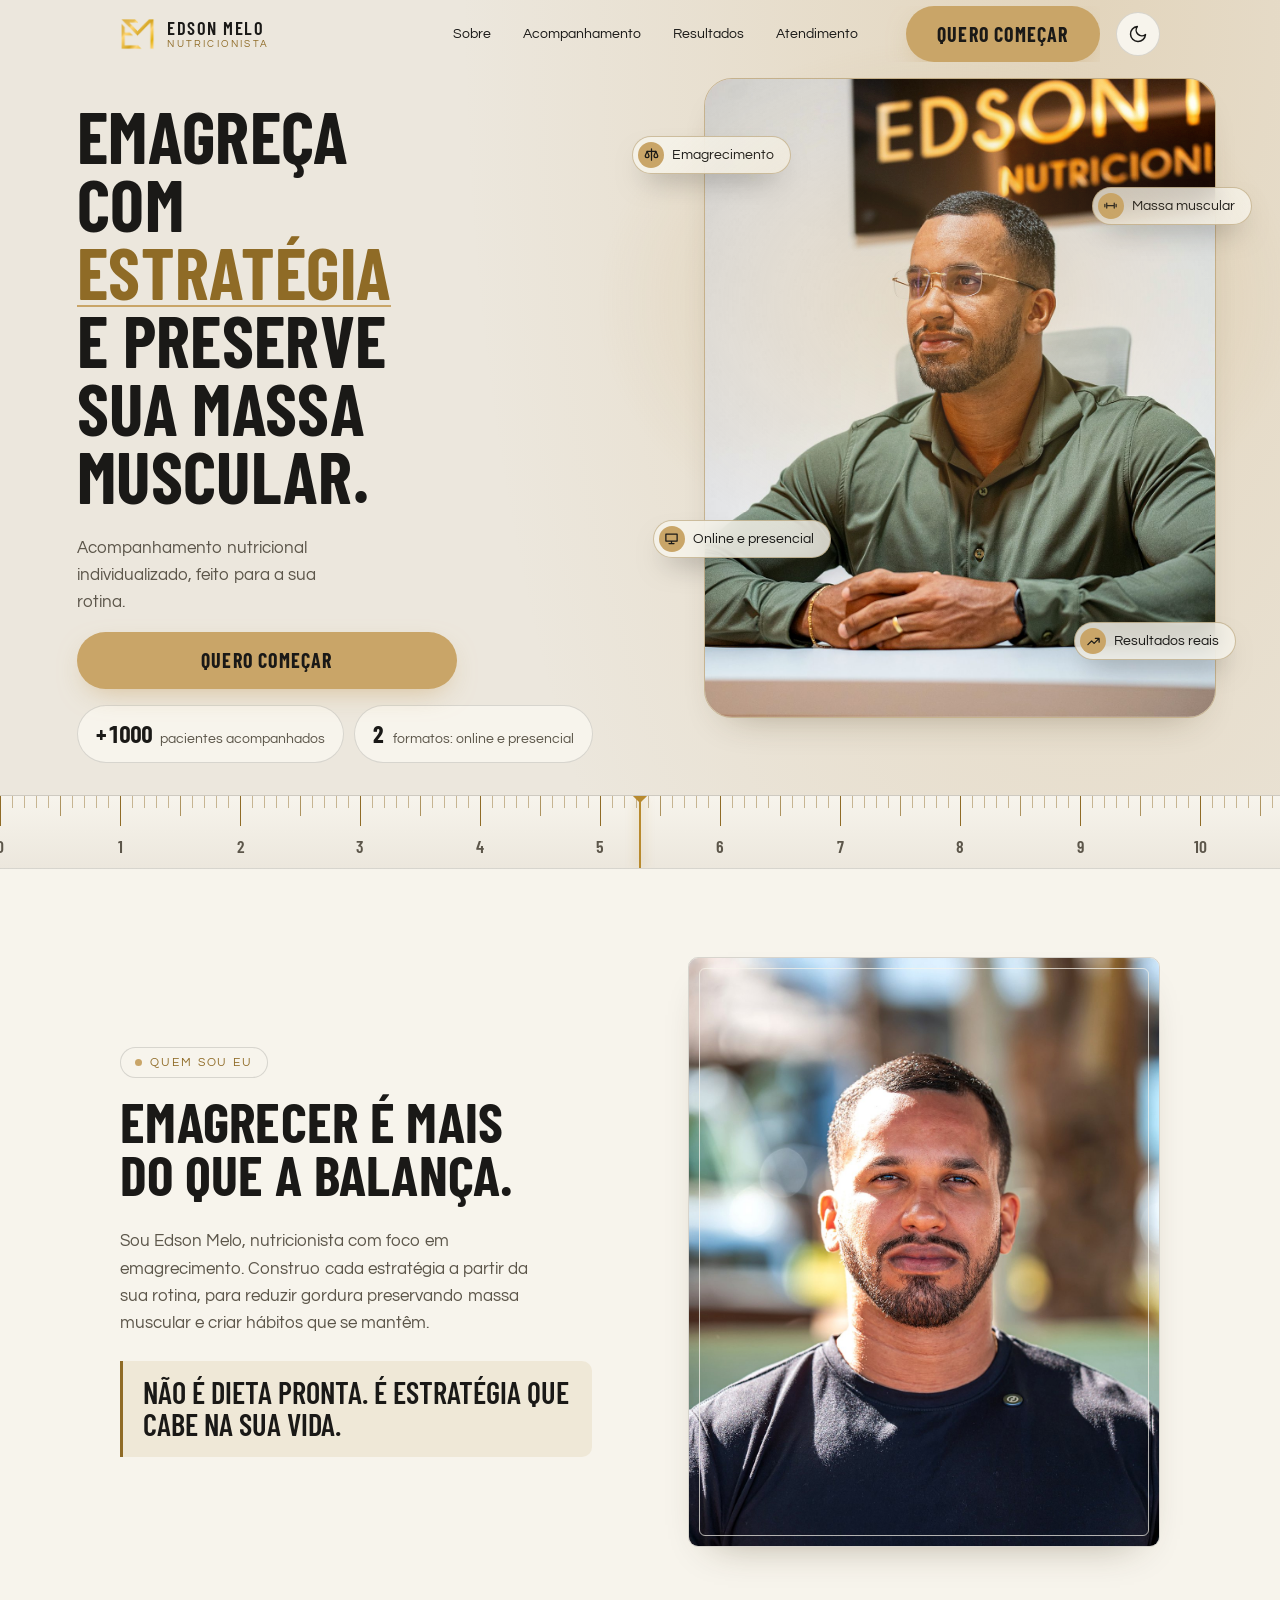
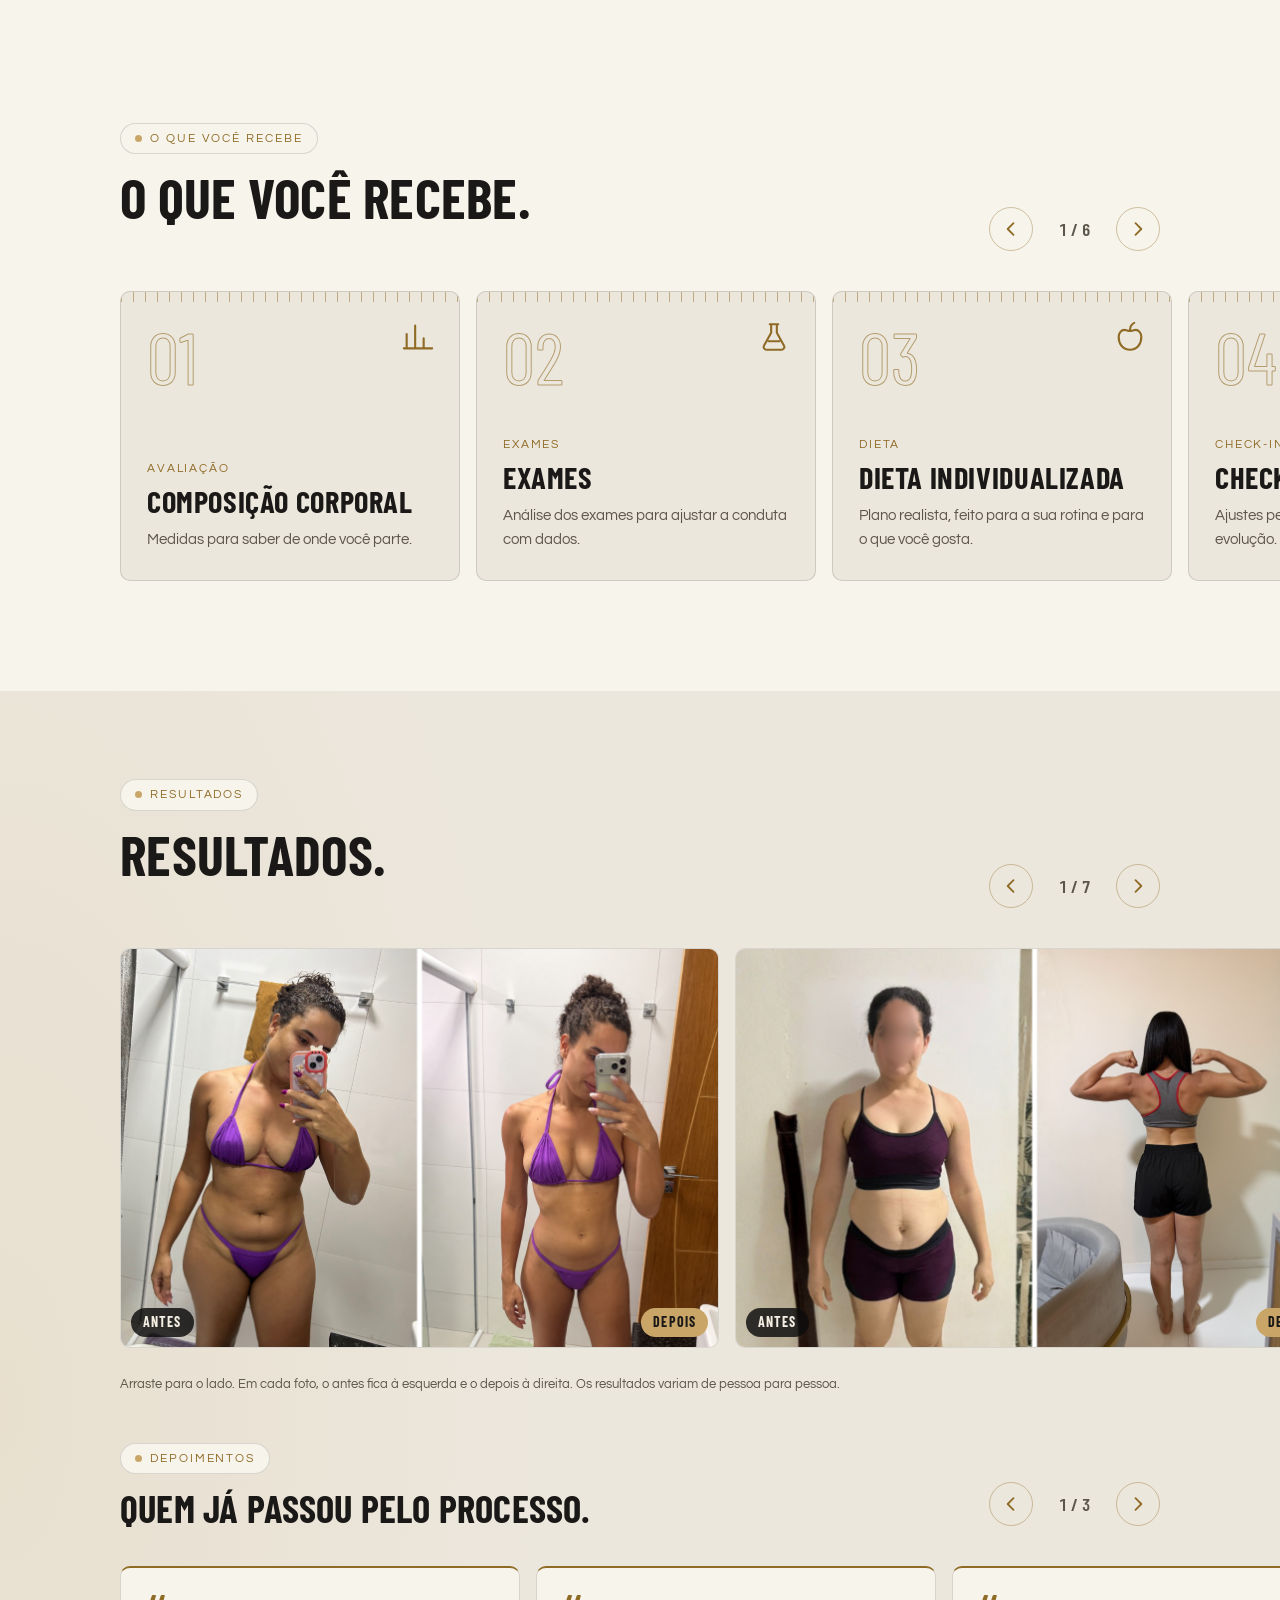
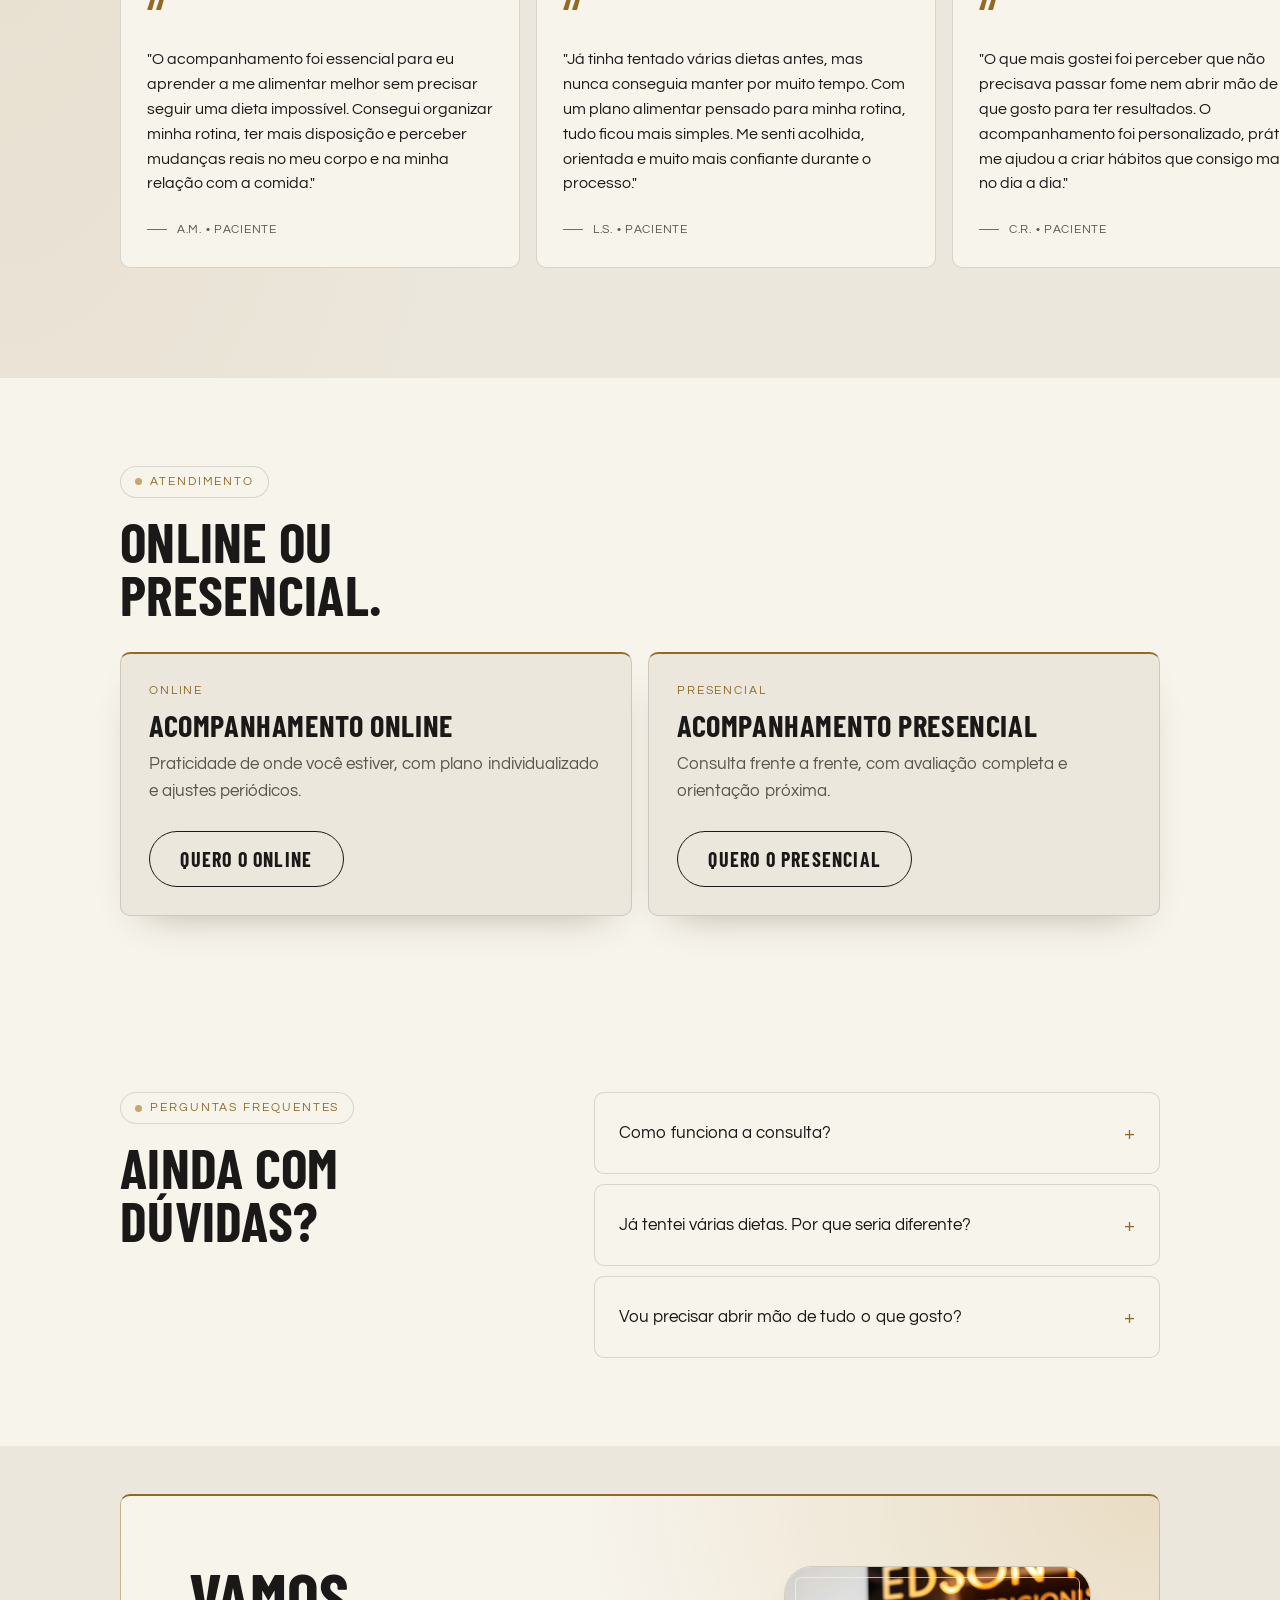
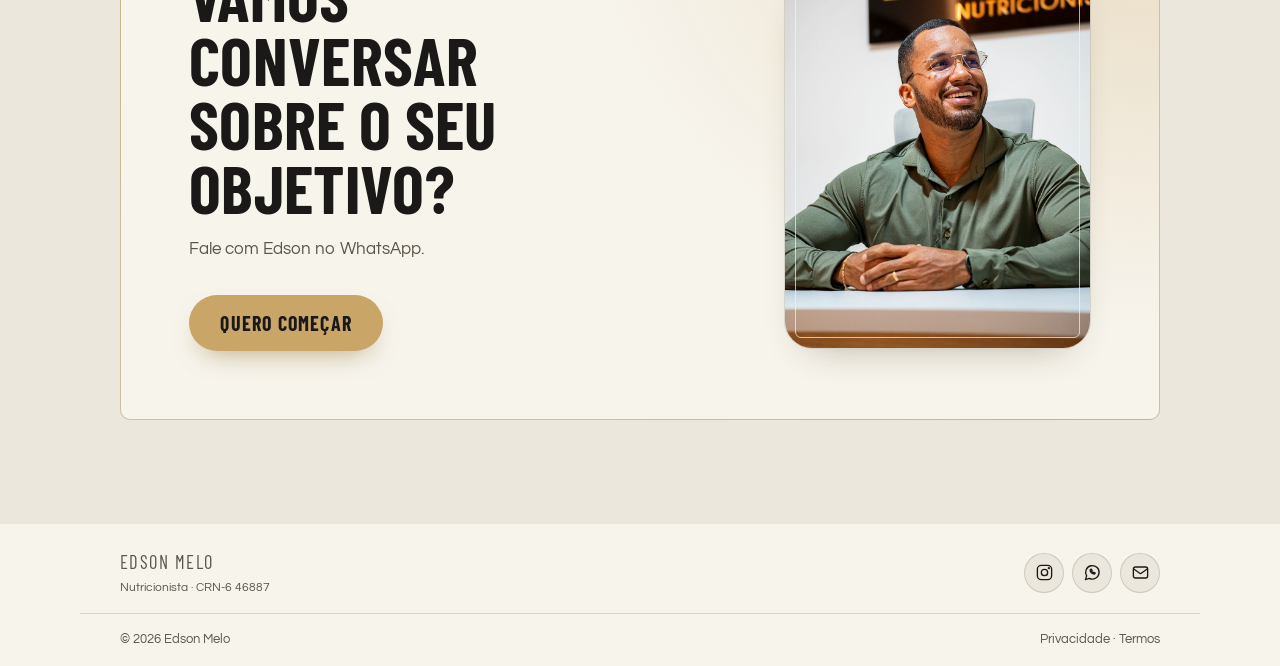
==== commit bb6a21da: "Quatro botões flutuantes com ícone na foto do topo, no desktop e no celular - Cada botão leva a uma " ====
--- a/index.html
+++ b/index.html
@@ -37,7 +37,7 @@
 <link rel="preconnect" href="https://fonts.googleapis.com">
 <link rel="preconnect" href="https://fonts.gstatic.com" crossorigin>
 <link href="https://fonts.googleapis.com/css2?family=Barlow+Condensed:wght@500;600;700&family=Questrial&display=swap" rel="stylesheet">
-<link rel="stylesheet" href="styles.css?v=20261116">
+<link rel="stylesheet" href="styles.css?v=20261117">
 
 <!-- Schema.org: profissional de saúde -->
 <script type="application/ld+json">
@@ -131,9 +131,17 @@
 
   <!-- ===== 01. HERO ===== -->
   <section class="hero hero-fullbleed">
+    <div class="hero-photo">
     <picture>
       <img class="hero-bg" fetchpriority="high" decoding="async" src="assets/img/edson-melo-hero-mesa.jpg" alt="Edson Melo, nutricionista, de camisa social em seu consultório" width="1200" height="1500">
     </picture>
+    <div class="fchips">
+      <a class="fchip f1" href="#sobre"><span class="fchip-ico"><svg viewBox="0 0 24 24" aria-hidden="true"><path d="M12 3v18M5 7h14"/><path d="M5 7l-3 7a3 3 0 0 0 6 0L5 7zM19 7l-3 7a3 3 0 0 0 6 0l-3-7z"/></svg></span>Emagrecimento</a>
+      <a class="fchip f2" href="#acompanhamento"><span class="fchip-ico"><svg viewBox="0 0 24 24" aria-hidden="true"><path d="M6 8v8M3 10v4M18 8v8M21 10v4M6 12h12"/></svg></span>Massa muscular</a>
+      <a class="fchip f3" href="#formatos"><span class="fchip-ico"><svg viewBox="0 0 24 24" aria-hidden="true"><path d="M3 5h18v11H3zM8 20h8M12 16v4"/></svg></span>Online e presencial</a>
+      <a class="fchip f4" href="#resultados"><span class="fchip-ico"><svg viewBox="0 0 24 24" aria-hidden="true"><path d="M3 17l6-6 4 4 8-8M15 7h6v6"/></svg></span>Resultados reais</a>
+    </div>
+    </div>
     <div class="hero-scrim"></div>
     <img class="hero-logo" src="assets/img/logo-edson-melo.png" alt="Edson Melo Nutricionista">
     <div class="container hero-inner">
@@ -153,11 +161,6 @@
           <li><b>2</b> formatos: online e presencial</li>
         </ul>
       </div>
-    </div>
-    <div class="hero-chips" aria-hidden="true">
-      <span class="chip c1">Emagrecimento</span>
-      <span class="chip c2">Massa muscular preservada</span>
-      <span class="chip c3">Online e presencial</span>
     </div>
   </section>
 
@@ -401,6 +404,6 @@
   </div>
 </footer>
 
-<script src="script.js?v=20261116"></script>
+<script src="script.js?v=20261117"></script>
 </body>
 </html>
--- a/styles.css
+++ b/styles.css
@@ -1371,3 +1371,56 @@
   box-shadow: 0 0 0 1px rgba(201, 165, 104, .08), 0 18px 40px -24px rgba(0, 0, 0, .9);
 }
 [data-theme="dark"] #acompanhamento .slide:hover { border-color: var(--color-gold); }
+
+/* ============================================================
+   4 BOTÕES FLUTUANTES NA FOTO (desktop e celular)
+   Botões de vidro com ícone dourado que levam às seções do site;
+   cada um flutua num trajeto diferente (de lado e para cima).
+   ============================================================ */
+.hero-photo { position: relative; z-index: 2; margin: 0 var(--container-pad) var(--space-4); }
+.hero-fullbleed .hero-photo picture { margin: 0; position: relative; z-index: 1; width: 100%; }
+@media (min-width: 860px) {
+  .hero-photo { position: absolute; right: 5%; top: 0; bottom: 0; margin: auto 0; height: fit-content; width: min(40%, 520px); z-index: 1; }
+  .hero-fullbleed .hero-photo picture { position: relative; inset: auto; top: auto; bottom: auto; right: auto; height: auto; width: 100%; transform: none; }
+}
+.fchips { position: absolute; inset: 0; z-index: 3; pointer-events: none; }
+.fchip {
+  position: absolute;
+  display: inline-flex; align-items: center; gap: 8px;
+  padding: 5px 14px 5px 5px;
+  border-radius: 999px;
+  font-size: 12.5px; line-height: 1.2; white-space: nowrap;
+  color: var(--color-text);
+  background: rgba(247, 244, 236, .82);
+  border: 1px solid var(--color-gold-dim);
+  box-shadow: 0 14px 30px -14px rgba(0, 0, 0, .55);
+  backdrop-filter: blur(12px); -webkit-backdrop-filter: blur(12px);
+  pointer-events: auto;
+  animation: fdrift var(--d, 7s) ease-in-out var(--delay, 0s) infinite alternate;
+  transition: border-color .2s, background .2s, box-shadow .2s;
+}
+[data-theme="dark"] .fchip { background: rgba(13, 13, 13, .66); }
+.fchip:hover, .fchip:focus-visible { border-color: var(--fill); animation-play-state: paused; box-shadow: 0 0 0 4px rgba(201, 165, 104, .22), 0 14px 30px -14px rgba(0, 0, 0, .55); }
+.fchip-ico {
+  width: 26px; height: 26px; flex: none;
+  display: grid; place-items: center;
+  border-radius: 50%;
+  background: var(--fill); color: #1A1917;
+}
+.fchip-ico svg { width: 15px; height: 15px; fill: none; stroke: currentColor; stroke-width: 2; stroke-linecap: round; stroke-linejoin: round; }
+.fchip.f1 { top: 9%;    left: 8px;  --dx: 7px;  --dy: -9px;  --d: 6.5s; }
+.fchip.f2 { top: 17%;   right: 8px; --dx: -8px; --dy: 8px;   --d: 7.5s; --delay: -2s; }
+.fchip.f3 { bottom: 25%; left: 8px; --dx: 9px;  --dy: 7px;   --d: 8s;   --delay: -4s; }
+.fchip.f4 { bottom: 9%; right: 8px; --dx: -7px; --dy: -8px;  --d: 6s;   --delay: -1s; }
+@keyframes fdrift {
+  from { transform: translate(0, 0) rotate(-.7deg); }
+  to   { transform: translate(var(--dx), var(--dy)) rotate(.7deg); }
+}
+@media (min-width: 860px) {
+  .fchip { font-size: 13.5px; padding-right: 16px; }
+  .fchip.f1 { left: -14%; }
+  .fchip.f2 { right: -7%; }
+  .fchip.f3 { left: -10%; }
+  .fchip.f4 { right: -4%; }
+}
+@media (prefers-reduced-motion: reduce) { .fchip { animation: none; } }
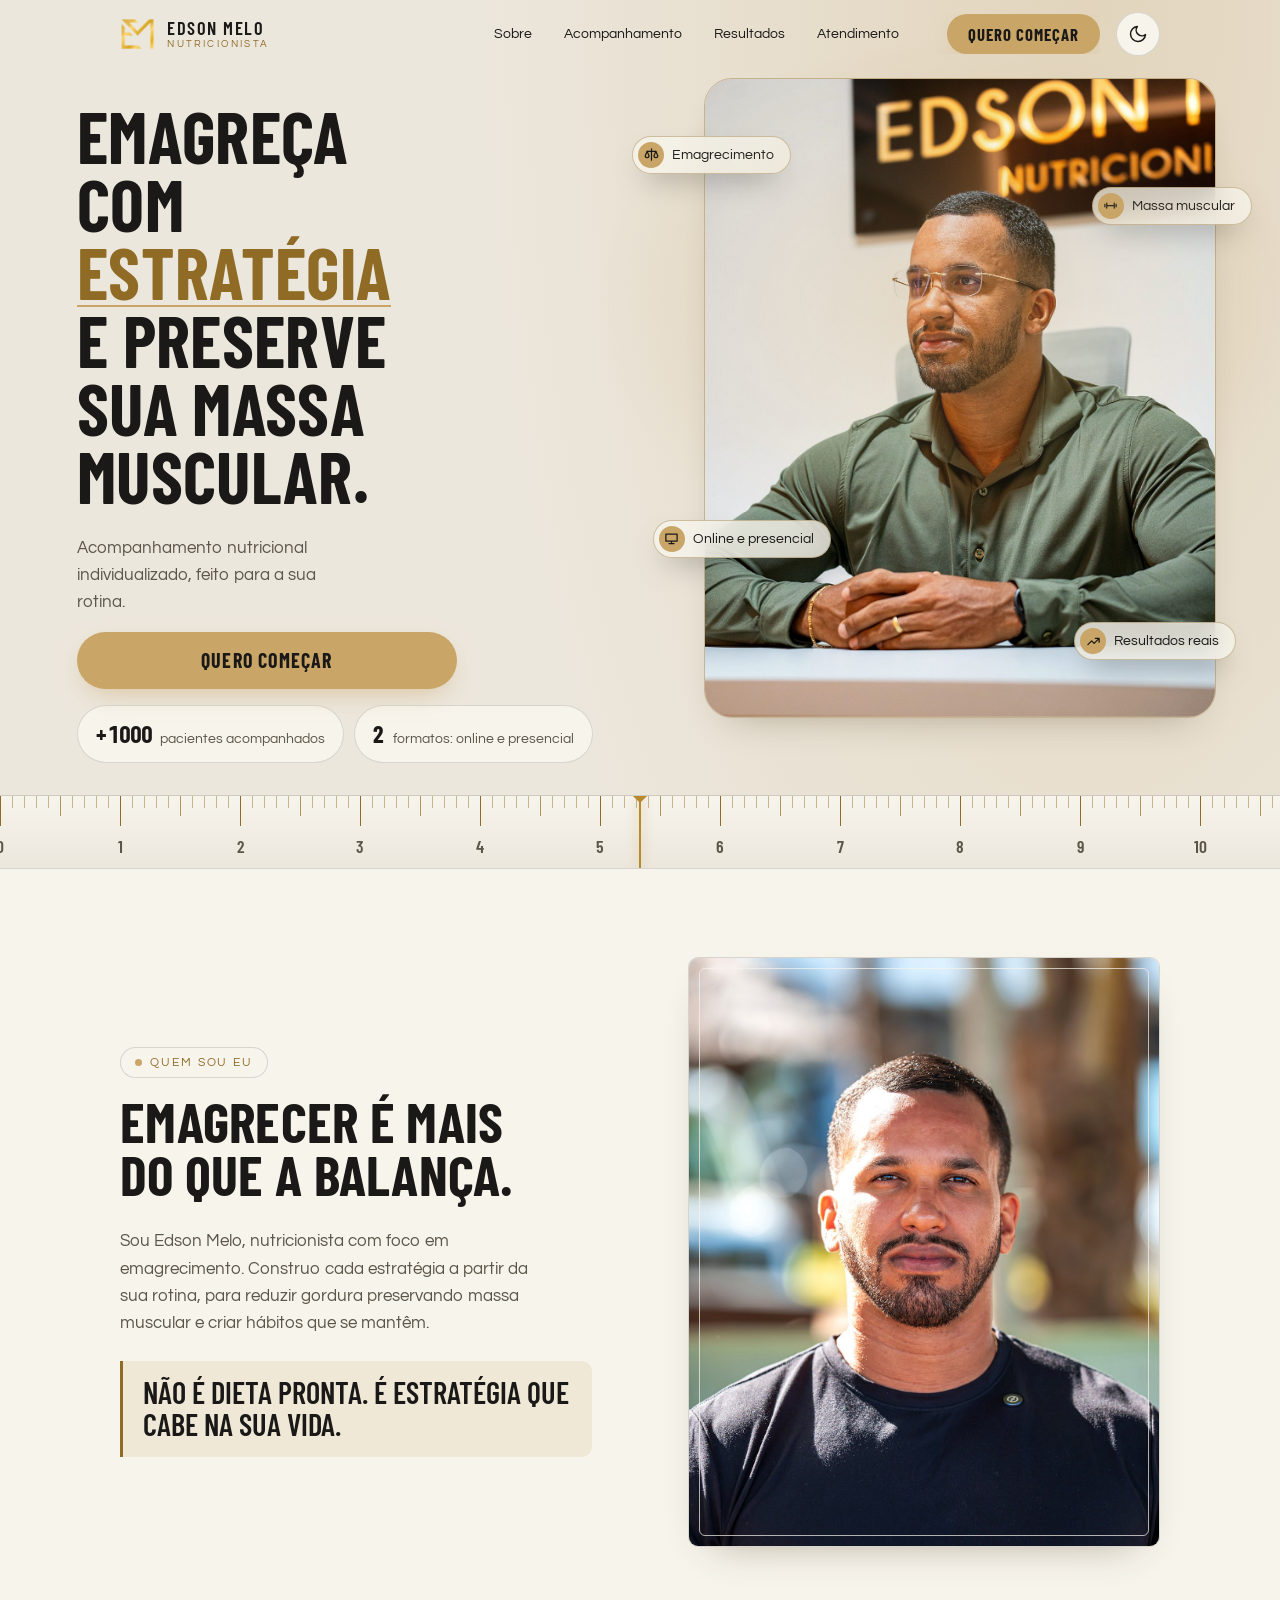
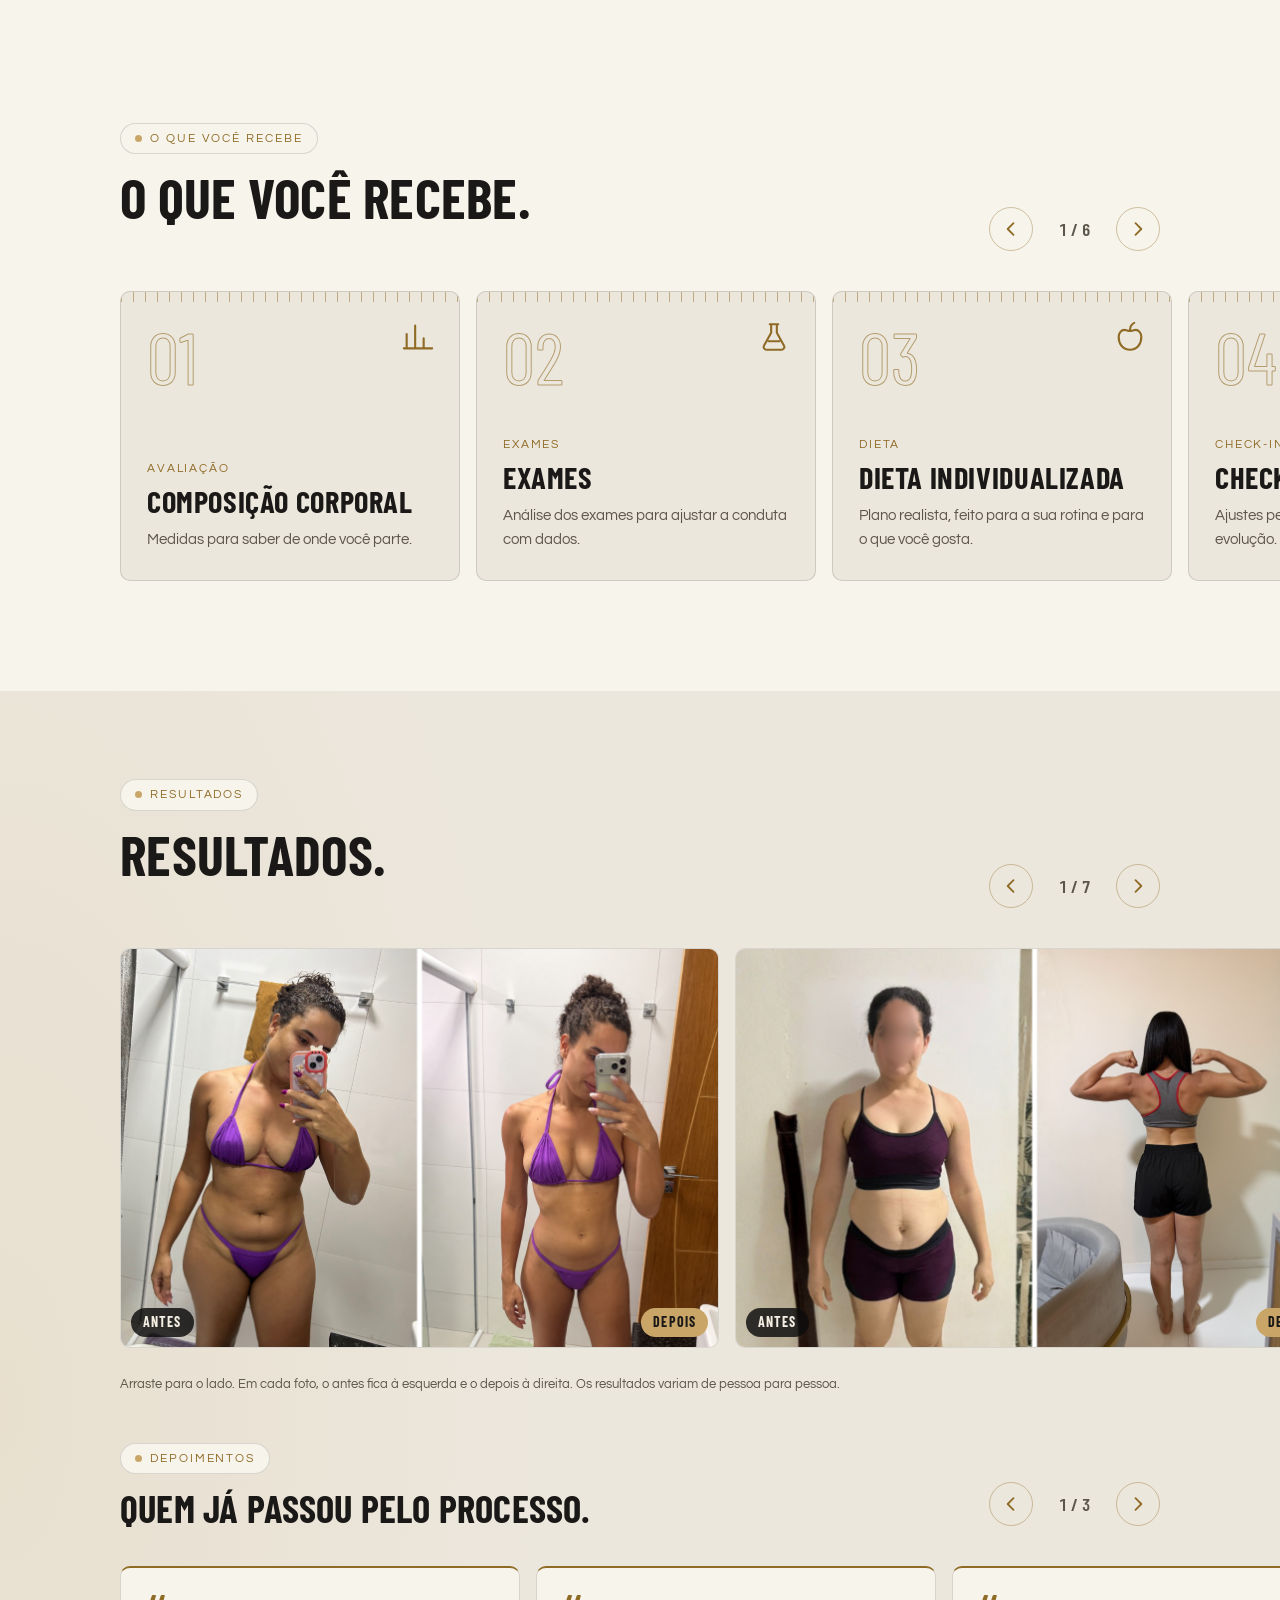
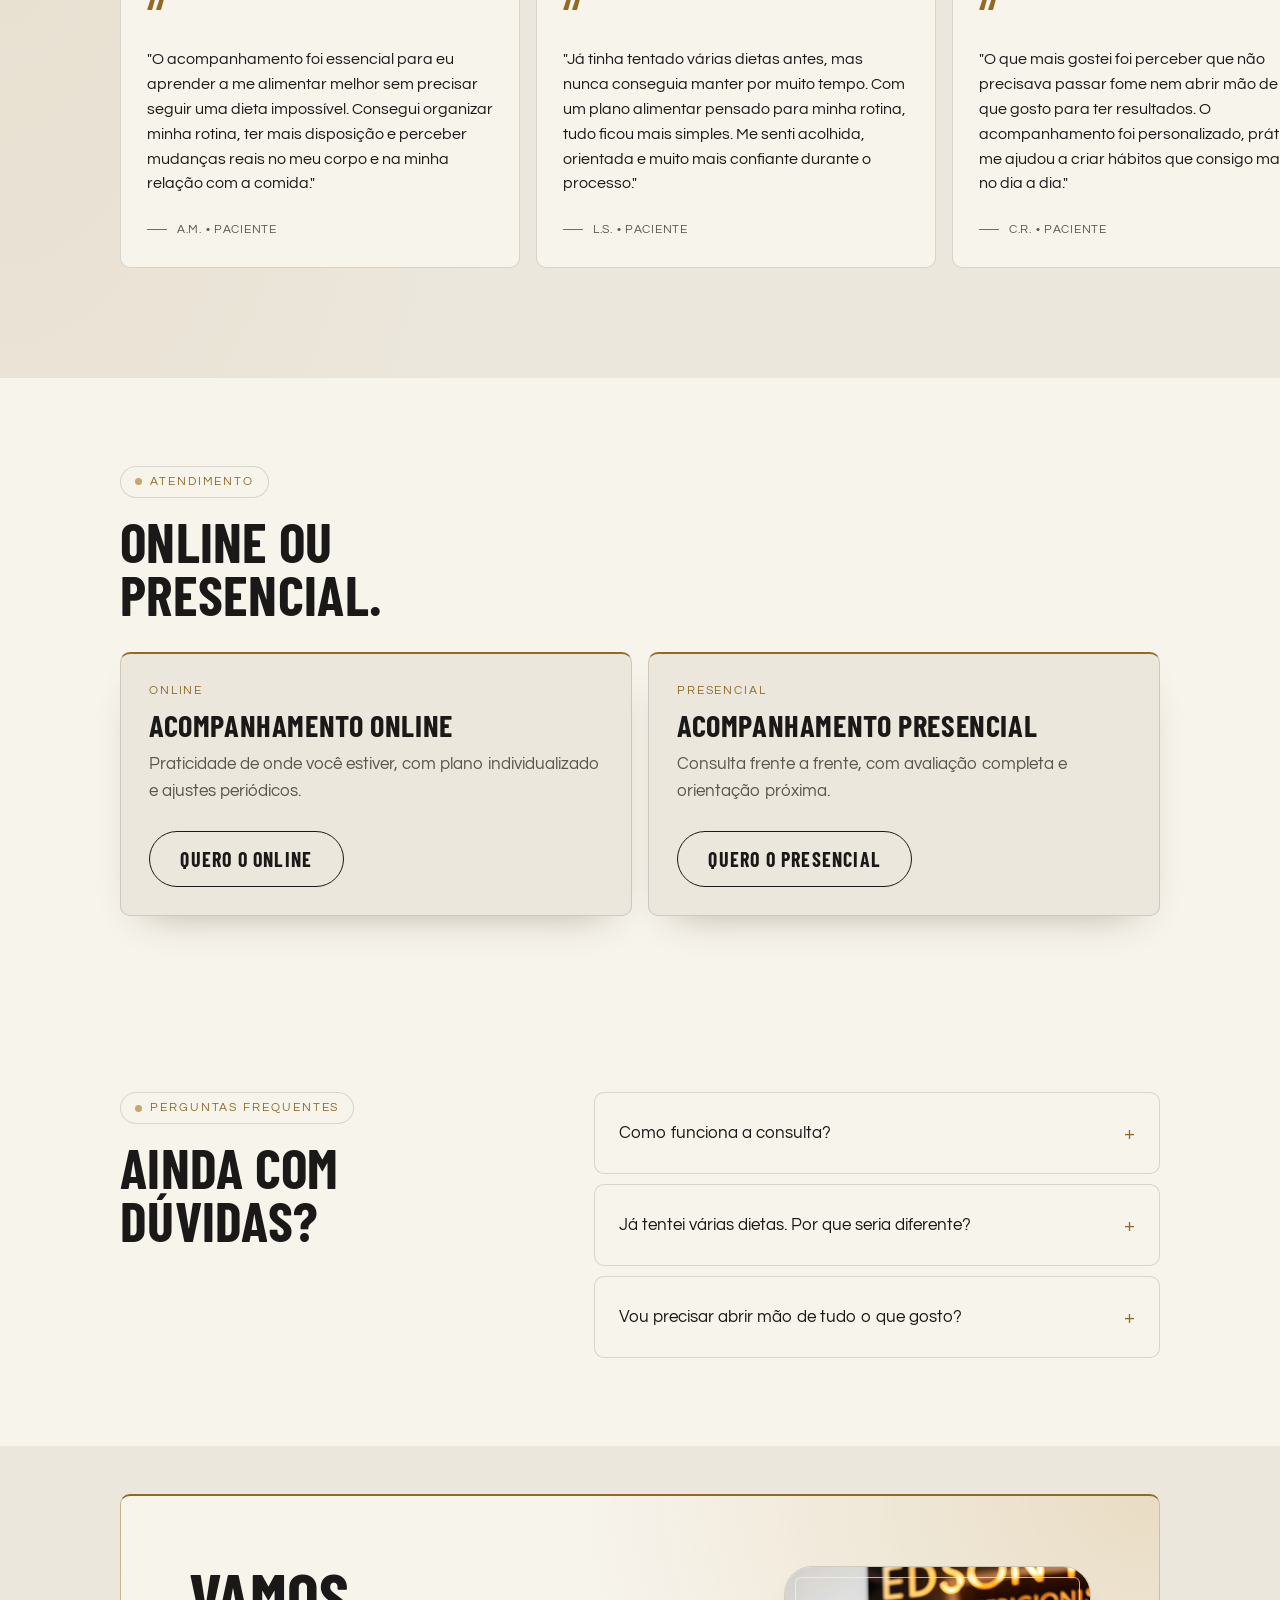
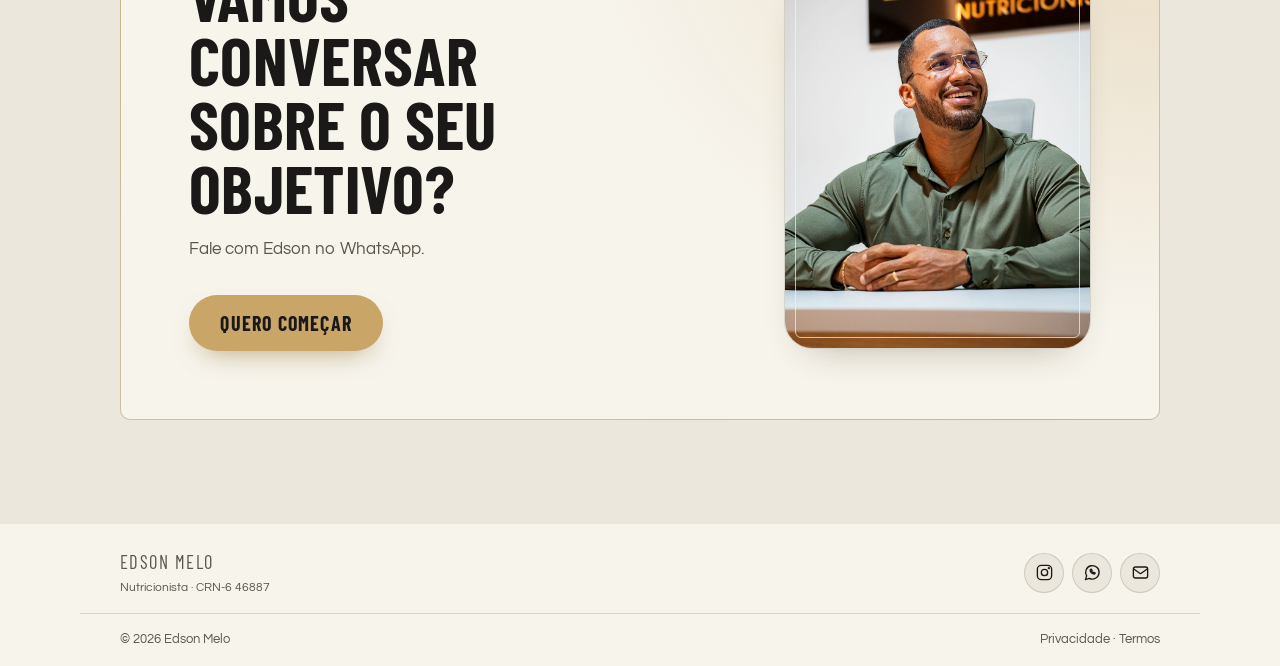
==== commit 4571447f: "Reduz letras do menu do celular e botão do cabeçalho Co-Authored-By: Claude Sonnet 5.5 <noreply@anth" ====
--- a/index.html
+++ b/index.html
@@ -37,7 +37,7 @@
 <link rel="preconnect" href="https://fonts.googleapis.com">
 <link rel="preconnect" href="https://fonts.gstatic.com" crossorigin>
 <link href="https://fonts.googleapis.com/css2?family=Barlow+Condensed:wght@500;600;700&family=Questrial&display=swap" rel="stylesheet">
-<link rel="stylesheet" href="styles.css?v=20261117">
+<link rel="stylesheet" href="styles.css?v=20261119">
 
 <!-- Schema.org: profissional de saúde -->
 <script type="application/ld+json">
@@ -404,6 +404,6 @@
   </div>
 </footer>
 
-<script src="script.js?v=20261117"></script>
+<script src="script.js?v=20261119"></script>
 </body>
 </html>
--- a/styles.css
+++ b/styles.css
@@ -1424,3 +1424,41 @@
   .fchip.f4 { right: -4%; }
 }
 @media (prefers-reduced-motion: reduce) { .fchip { animation: none; } }
+
+/* ============================================================
+   CORREÇÃO DO MENU NO CELULAR: o desfoque do cabeçalho fica numa camada atrás,
+   porque backdrop-filter no próprio cabeçalho "prende" o menu aberto (position: fixed)
+   dentro de uma caixa de 68px de altura quando a página já foi rolada.
+   ============================================================ */
+.site-header.scrolled,
+[data-theme="dark"] .site-header.scrolled {
+  background: transparent;
+  backdrop-filter: none;
+  -webkit-backdrop-filter: none;
+}
+.site-header::before {
+  content: "";
+  position: absolute; inset: 0; z-index: -1;
+  background: rgba(236, 231, 221, .86);
+  backdrop-filter: blur(14px); -webkit-backdrop-filter: blur(14px);
+  opacity: 0; transition: opacity .3s;
+  pointer-events: none;
+}
+[data-theme="dark"] .site-header::before { background: rgba(13, 13, 13, .82); }
+.site-header.scrolled::before { opacity: 1; }
+.site-header.open::before { opacity: 1; }
+
+/* ===== Ajustes: botão do cabeçalho menor e letras do menu do celular menores ===== */
+.site-header .nav-cta,
+.site-header .btn.nav-cta {
+  min-height: 40px;
+  padding: .35rem 1.25rem;
+  font-size: 1.05rem;
+  letter-spacing: .06em;
+}
+@media (max-width: 859px) {
+  .nav { gap: var(--space-2); }
+  .nav a { font-size: 24px; line-height: 1.1; padding-block: 6px; }
+  .nav-wrap { gap: var(--space-3); padding-top: var(--space-3); }
+  .site-header .nav-cta, .site-header .btn.nav-cta { min-height: 46px; padding: .5rem 1.5rem; font-size: 1.15rem; }
+}
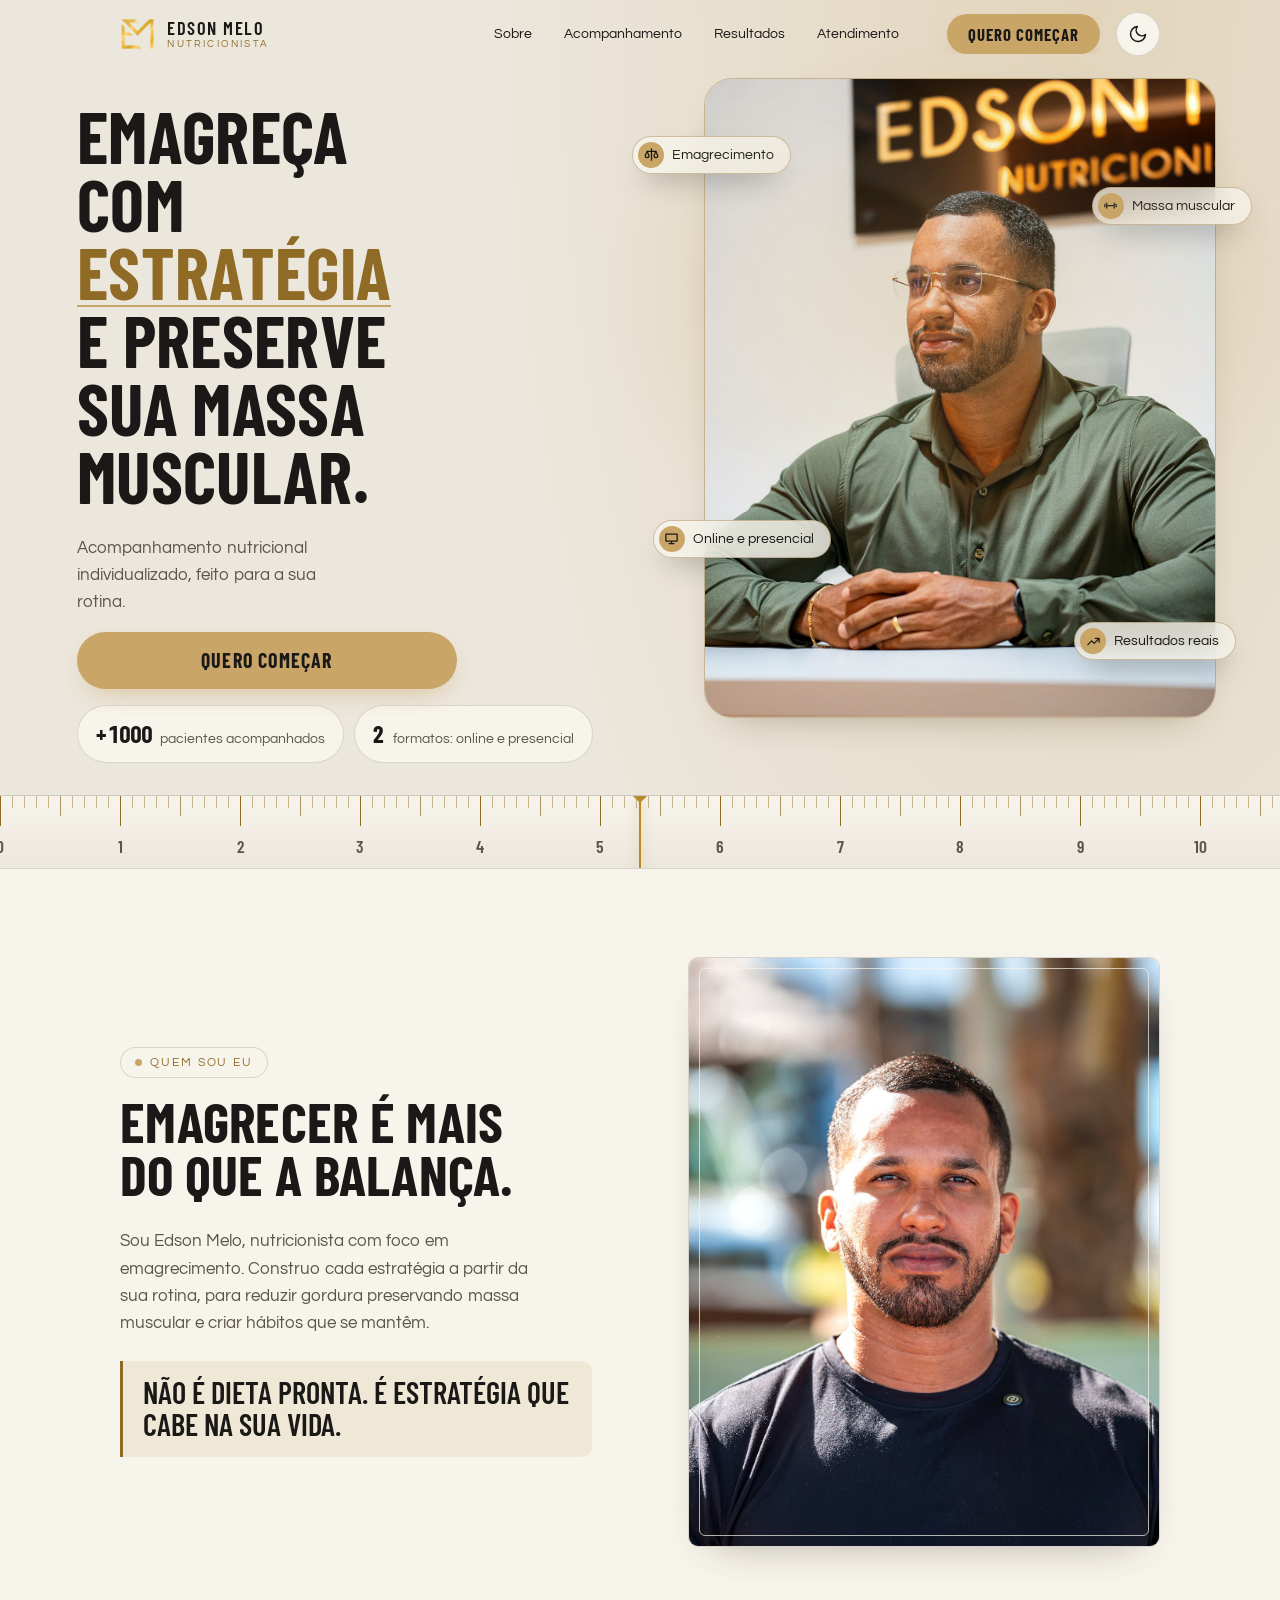
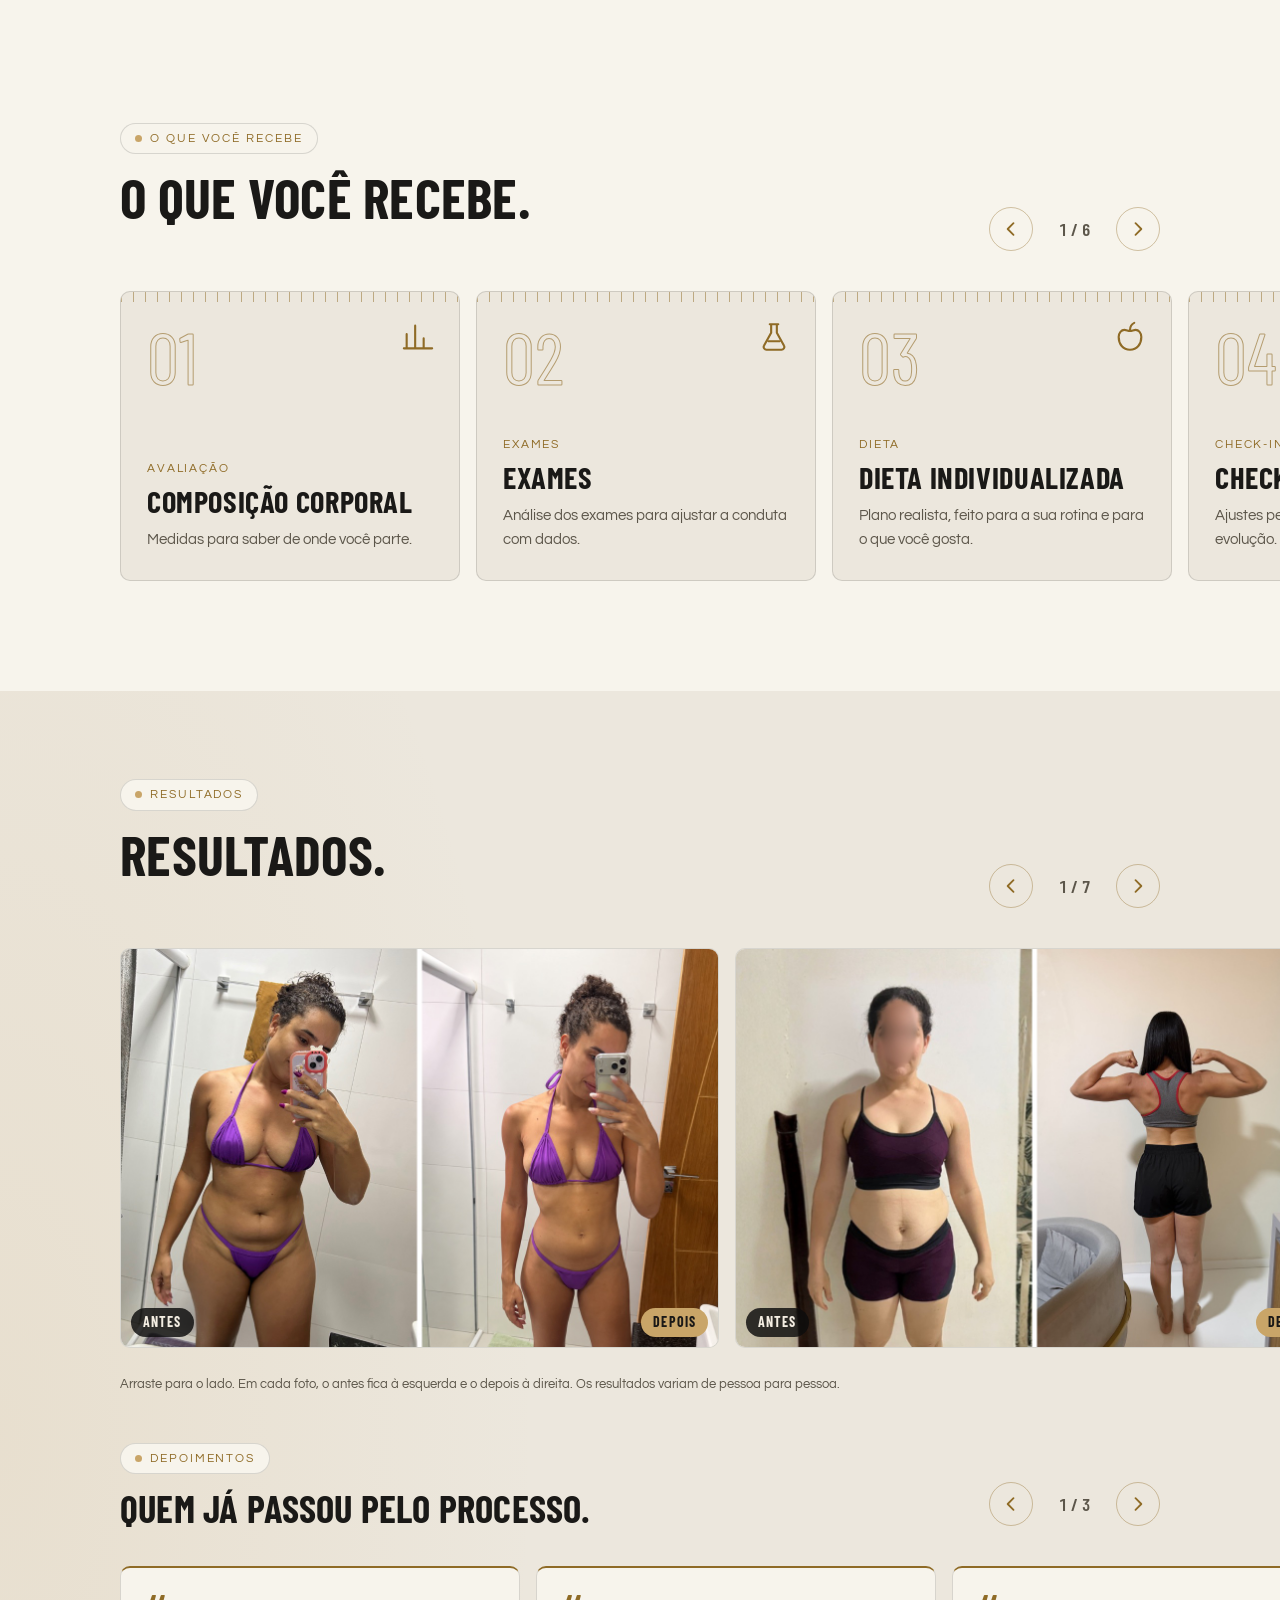
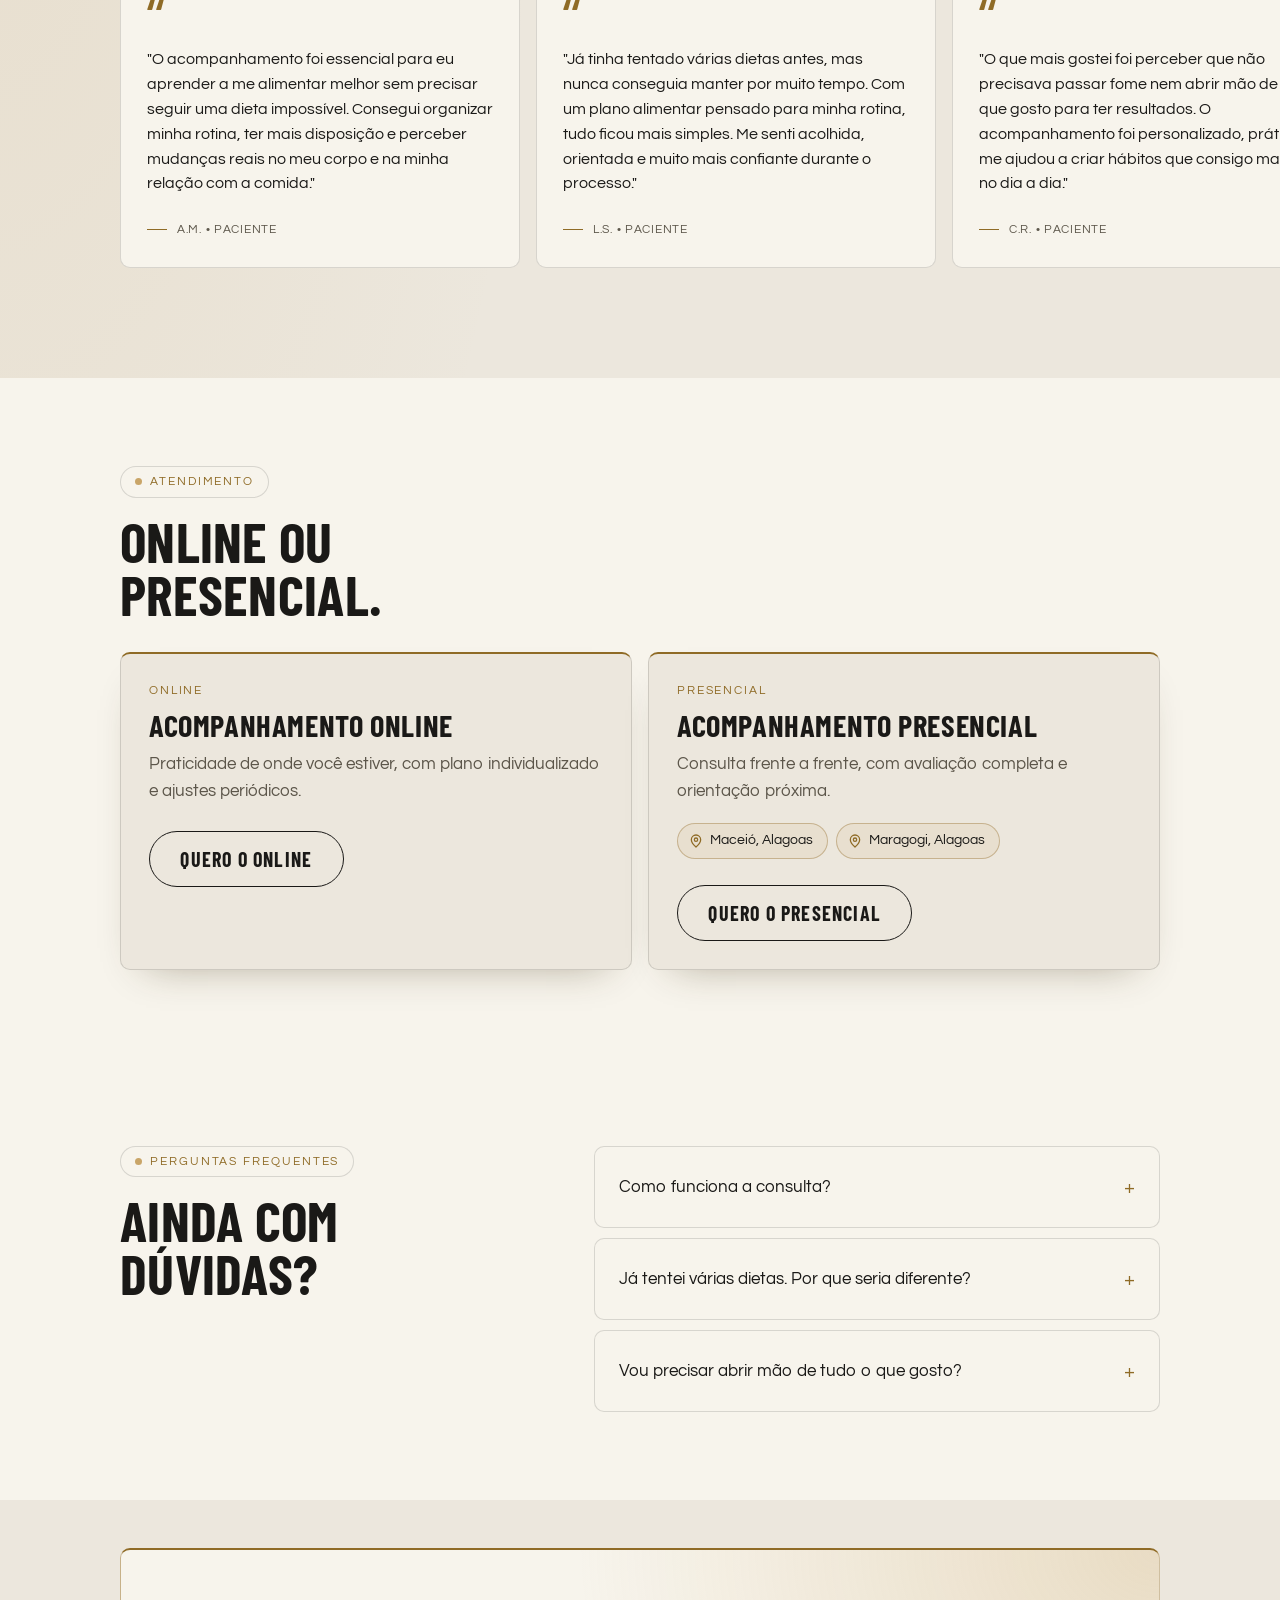
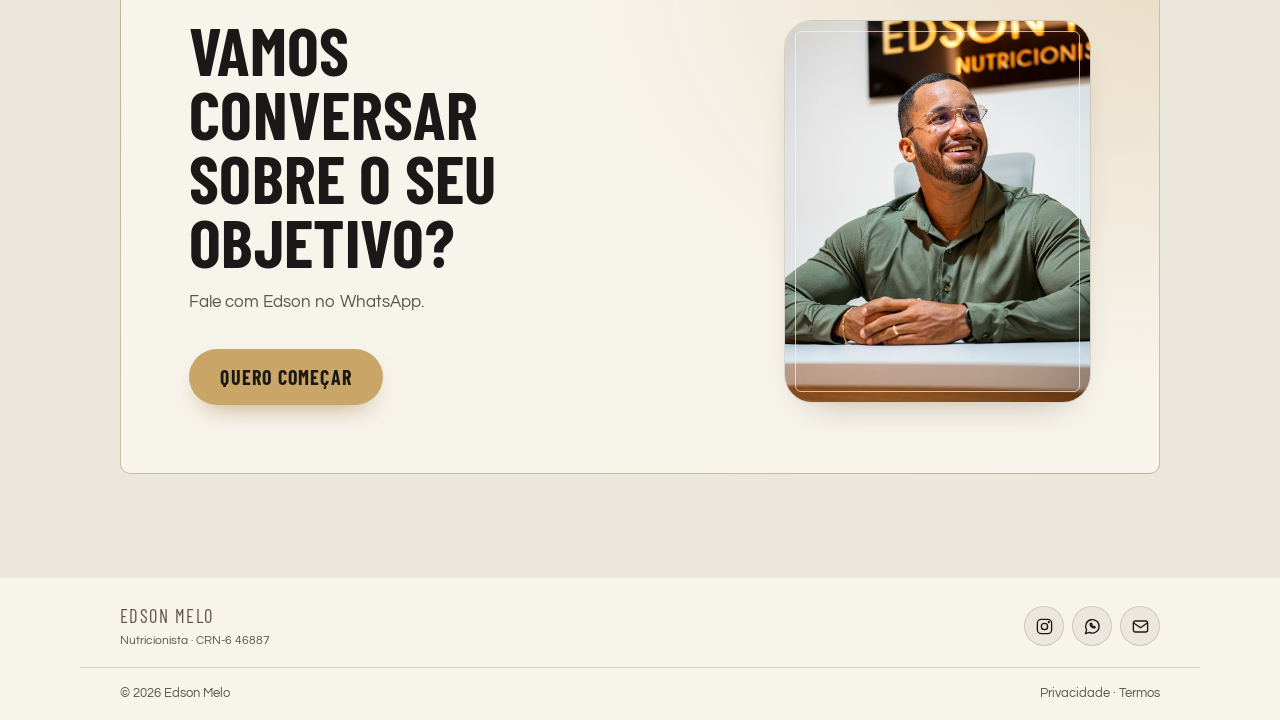
==== commit 75543eb7: "Mostra Maceió e Maragogi (AL) no atendimento presencial Co-Authored-By: Claude Sonnet 5.5 <noreply@a" ====
--- a/index.html
+++ b/index.html
@@ -37,7 +37,7 @@
 <link rel="preconnect" href="https://fonts.googleapis.com">
 <link rel="preconnect" href="https://fonts.gstatic.com" crossorigin>
 <link href="https://fonts.googleapis.com/css2?family=Barlow+Condensed:wght@500;600;700&family=Questrial&display=swap" rel="stylesheet">
-<link rel="stylesheet" href="styles.css?v=20261119">
+<link rel="stylesheet" href="styles.css?v=20261120">
 
 <!-- Schema.org: profissional de saúde -->
 <script type="application/ld+json">
@@ -50,7 +50,11 @@
   "description": "Nutricionista especializado em emagrecimento, com acompanhamento individualizado para perda de gordura, preservação de massa muscular e resultados sustentáveis.",
   "telephone": "+5582982051810",
   "priceRange": "$$",
-  "areaServed": "BR",
+  "areaServed": [
+    {"@type": "City", "name": "Maceió"},
+    {"@type": "City", "name": "Maragogi"},
+    {"@type": "AdministrativeArea", "name": "Alagoas"}
+  ],
   "founder": {
     "@type": "Person",
     "name": "Edson Melo",
@@ -326,6 +330,10 @@
           <p class="mode-tag">Presencial</p>
           <h3>Acompanhamento presencial</h3>
           <p>Consulta frente a frente, com avaliação completa e orientação próxima.</p>
+          <ul class="mode-places" aria-label="Cidades de atendimento presencial">
+            <li><svg viewBox="0 0 24 24" aria-hidden="true"><path d="M12 21s-7-6.2-7-11a7 7 0 0 1 14 0c0 4.8-7 11-7 11z"/><circle cx="12" cy="10" r="2.5"/></svg>Maceió, Alagoas</li>
+            <li><svg viewBox="0 0 24 24" aria-hidden="true"><path d="M12 21s-7-6.2-7-11a7 7 0 0 1 14 0c0 4.8-7 11-7 11z"/><circle cx="12" cy="10" r="2.5"/></svg>Maragogi, Alagoas</li>
+          </ul>
           <a class="btn btn-secondary" href="https://wa.me/5582982051810?text=Gostaria%20de%20saber%20mais%20sobre%20o%20acompanhamento%20presencial." target="_blank" rel="noopener">Quero o presencial</a>
         </article>
       </div>
@@ -404,6 +412,6 @@
   </div>
 </footer>
 
-<script src="script.js?v=20261119"></script>
+<script src="script.js?v=20261120"></script>
 </body>
 </html>
--- a/styles.css
+++ b/styles.css
@@ -1462,3 +1462,15 @@
   .nav-wrap { gap: var(--space-3); padding-top: var(--space-3); }
   .site-header .nav-cta, .site-header .btn.nav-cta { min-height: 46px; padding: .5rem 1.5rem; font-size: 1.15rem; }
 }
+
+/* ===== Cidades do atendimento presencial ===== */
+.mode-places { display: flex; flex-wrap: wrap; gap: 8px; margin: var(--space-1) 0 0; }
+.mode-places li {
+  display: inline-flex; align-items: center; gap: 6px;
+  padding: 6px 14px 6px 10px;
+  border: 1px solid var(--color-gold-dim);
+  border-radius: 999px;
+  background: rgba(201, 165, 104, .12);
+  font-size: 13.5px; color: var(--color-text);
+}
+.mode-places svg { width: 16px; height: 16px; flex: none; fill: none; stroke: var(--color-gold); stroke-width: 1.9; stroke-linecap: round; stroke-linejoin: round; }
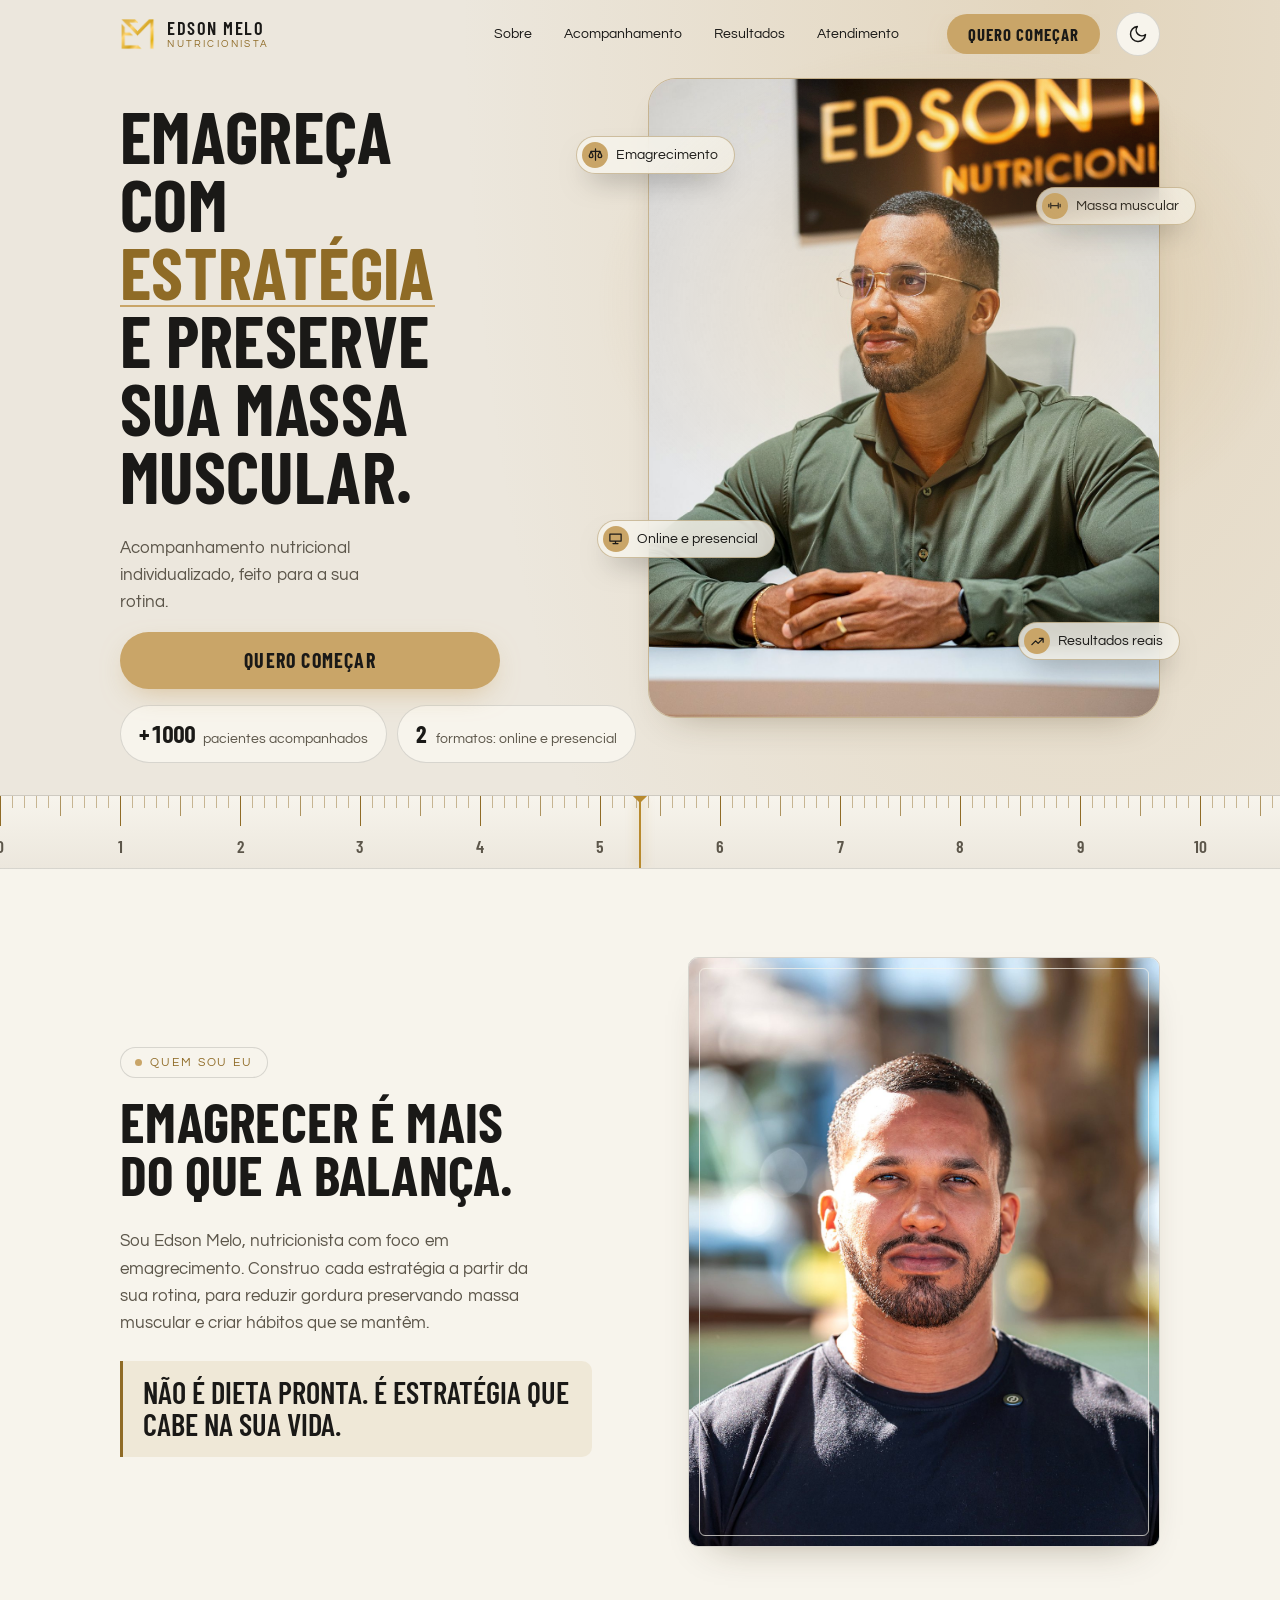
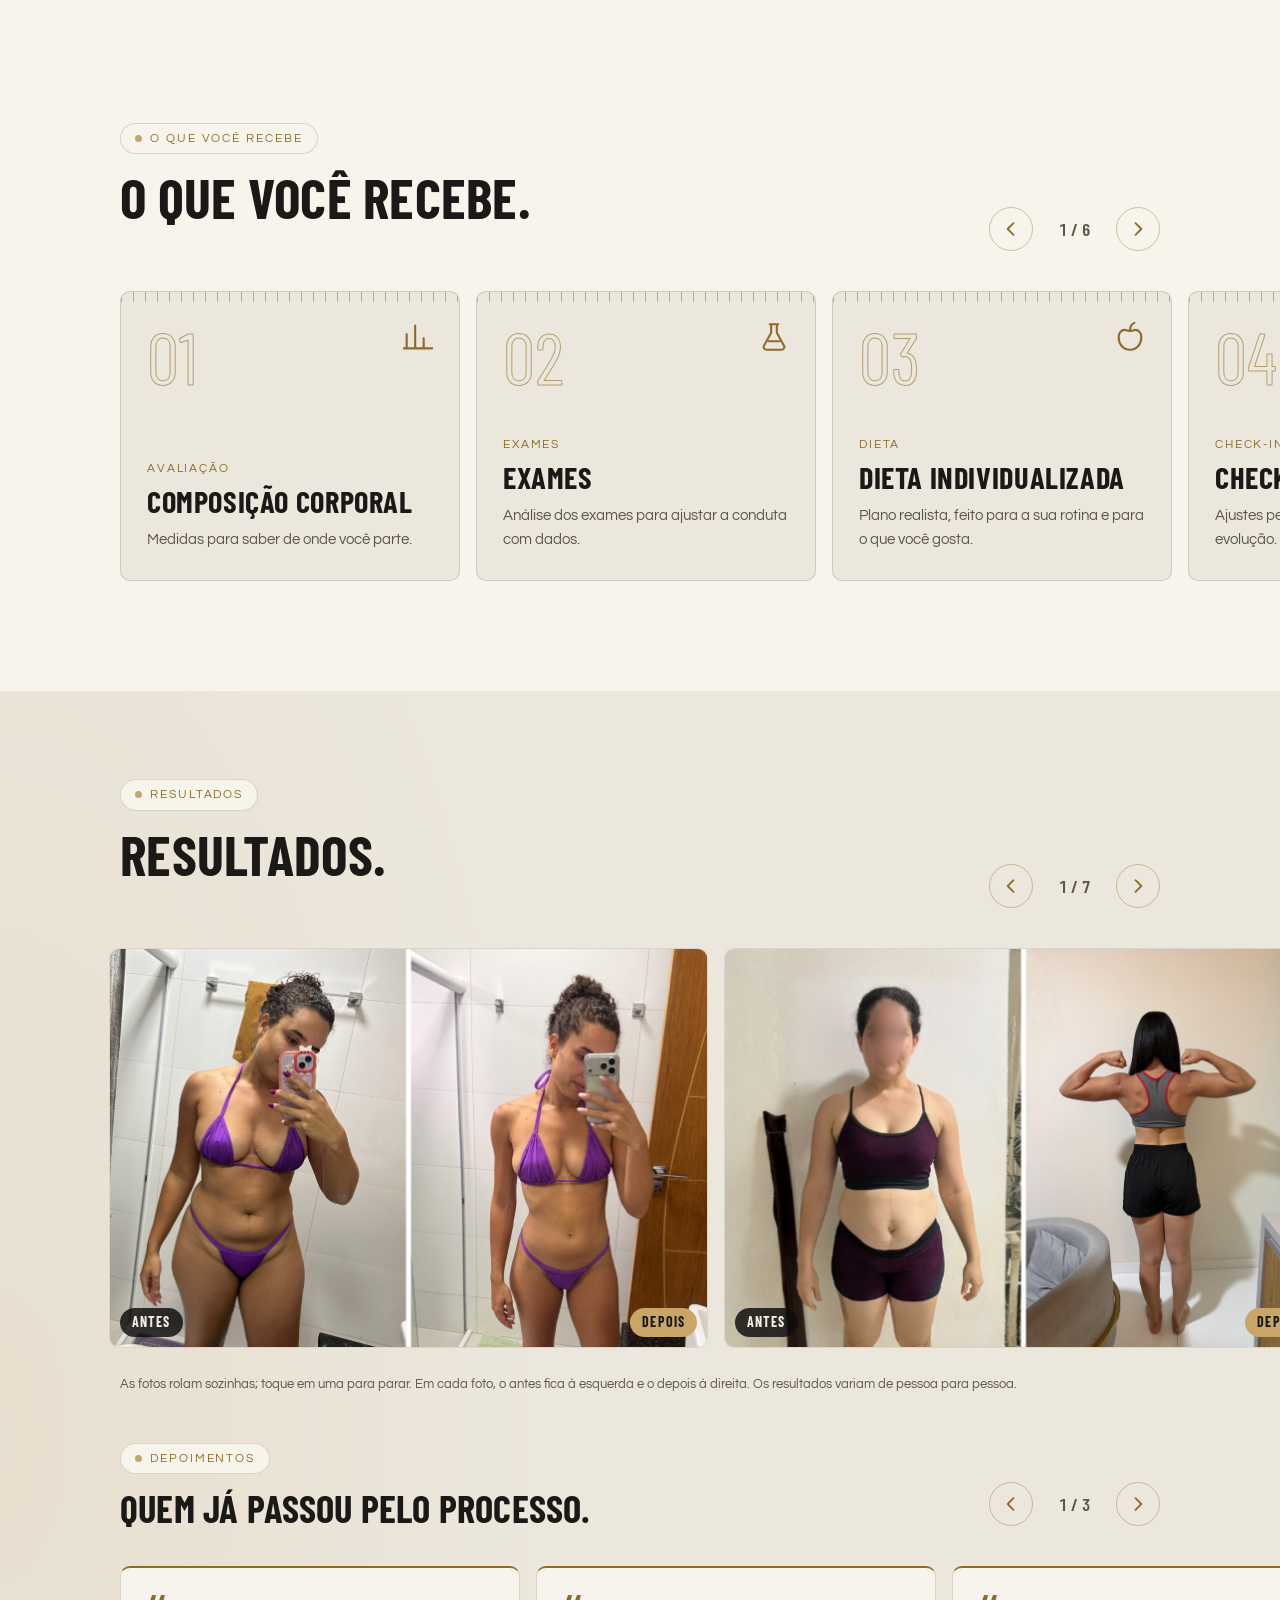
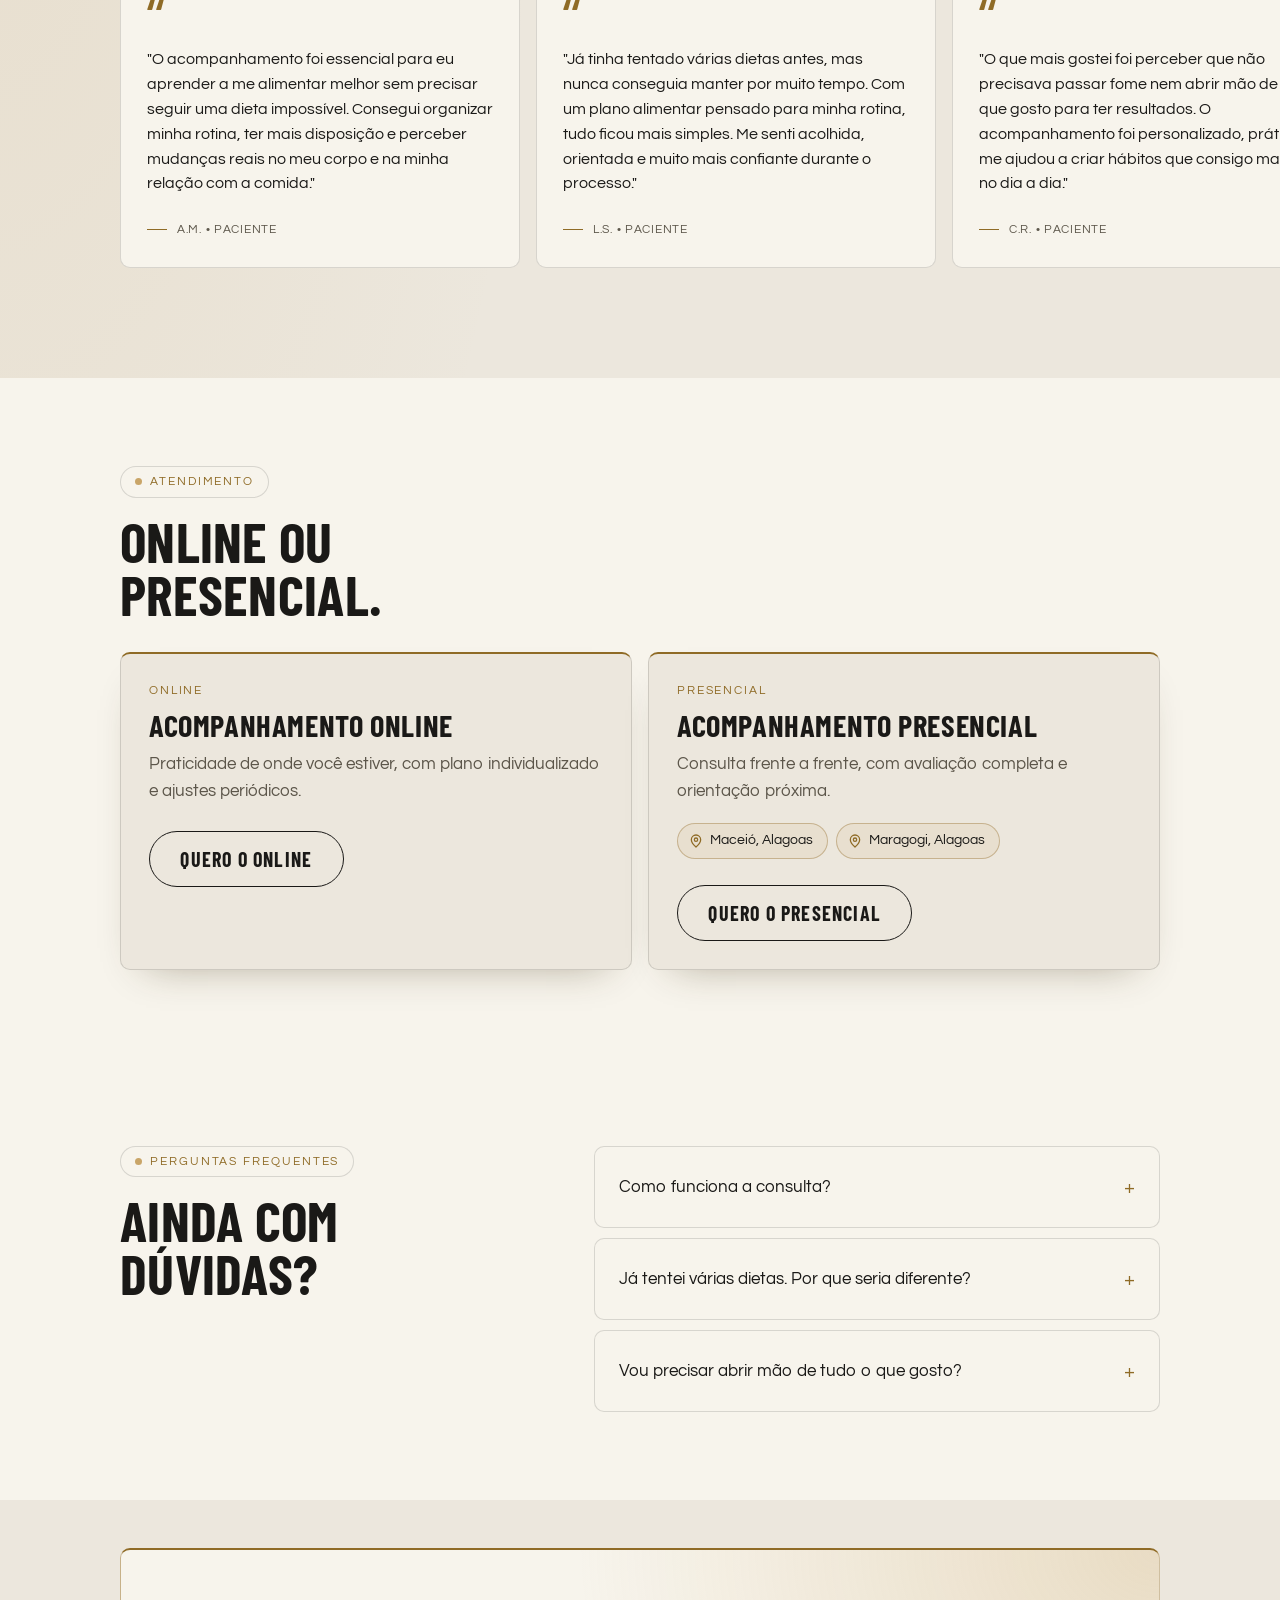
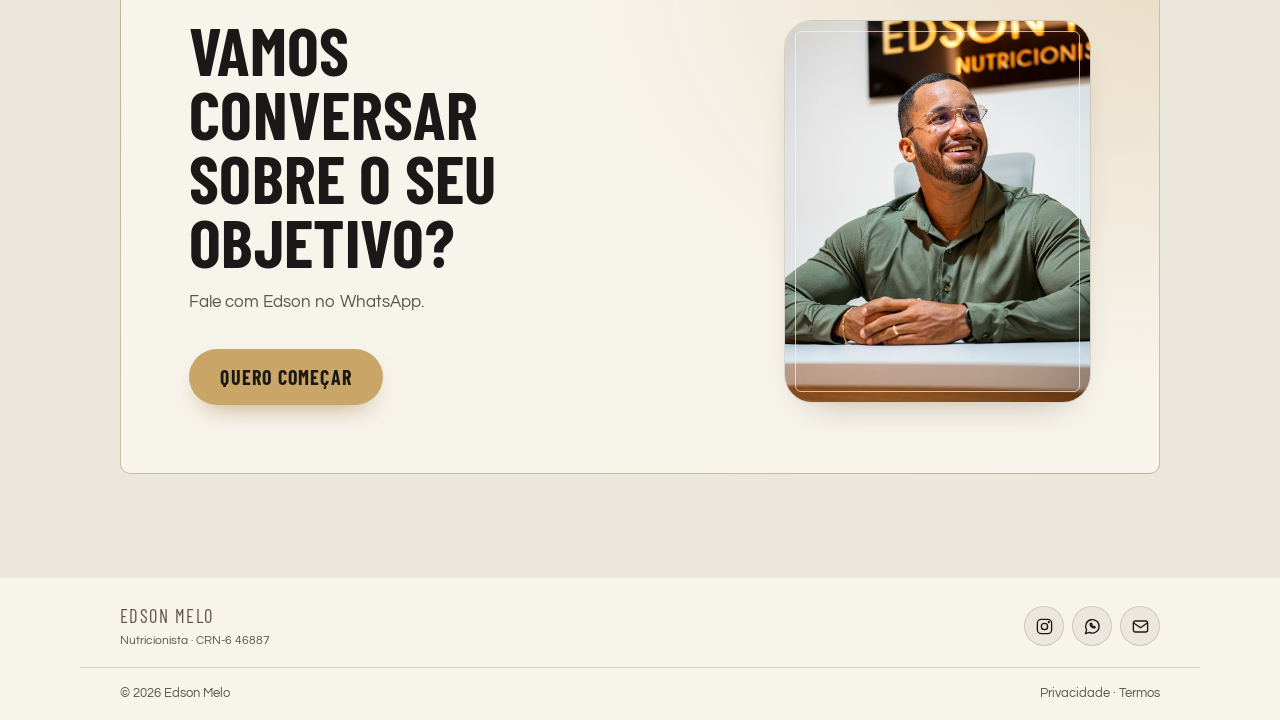
==== commit a506a71e: "Antes e depois em esteira contínua e alinhamento do topo no desktop - Fotos rolam sem pausa, devagar" ====
--- a/index.html
+++ b/index.html
@@ -37,7 +37,7 @@
 <link rel="preconnect" href="https://fonts.googleapis.com">
 <link rel="preconnect" href="https://fonts.gstatic.com" crossorigin>
 <link href="https://fonts.googleapis.com/css2?family=Barlow+Condensed:wght@500;600;700&family=Questrial&display=swap" rel="stylesheet">
-<link rel="stylesheet" href="styles.css?v=20261120">
+<link rel="stylesheet" href="styles.css?v=20261122">
 
 <!-- Schema.org: profissional de saúde -->
 <script type="application/ld+json">
@@ -286,7 +286,7 @@
       </figure>
     </div>
     <div class="container">
-      <p class="note">Arraste para o lado. Em cada foto, o antes fica à esquerda e o depois à direita. Os resultados variam de pessoa para pessoa.</p>
+      <p class="note">As fotos rolam sozinhas; toque em uma para parar. Em cada foto, o antes fica à esquerda e o depois à direita. Os resultados variam de pessoa para pessoa.</p>
       <div class="section-head sub-head car-top">
         <div><p class="eyebrow">Depoimentos</p><h3 class="sub-title">Quem já passou pelo processo.</h3></div>
         <div class="car-ctrl">
@@ -412,6 +412,6 @@
   </div>
 </footer>
 
-<script src="script.js?v=20261120"></script>
+<script src="script.js?v=20261122"></script>
 </body>
 </html>
--- a/styles.css
+++ b/styles.css
@@ -1474,3 +1474,15 @@
   font-size: 13.5px; color: var(--color-text);
 }
 .mode-places svg { width: 16px; height: 16px; flex: none; fill: none; stroke: var(--color-gold); stroke-width: 1.9; stroke-linecap: round; stroke-linejoin: round; }
+
+/* ===== Topo no desktop: texto alinhado com a marca do cabeçalho e foto alinhada à borda do conteúdo ===== */
+@media (min-width: 860px) {
+  .hero-fullbleed .hero-inner {
+    max-width: var(--container-max);
+    margin-inline: auto;
+    padding-inline: var(--container-pad);
+  }
+  .hero-photo {
+    right: max(var(--container-pad), calc((100vw - var(--container-max)) / 2 + var(--container-pad)));
+  }
+}
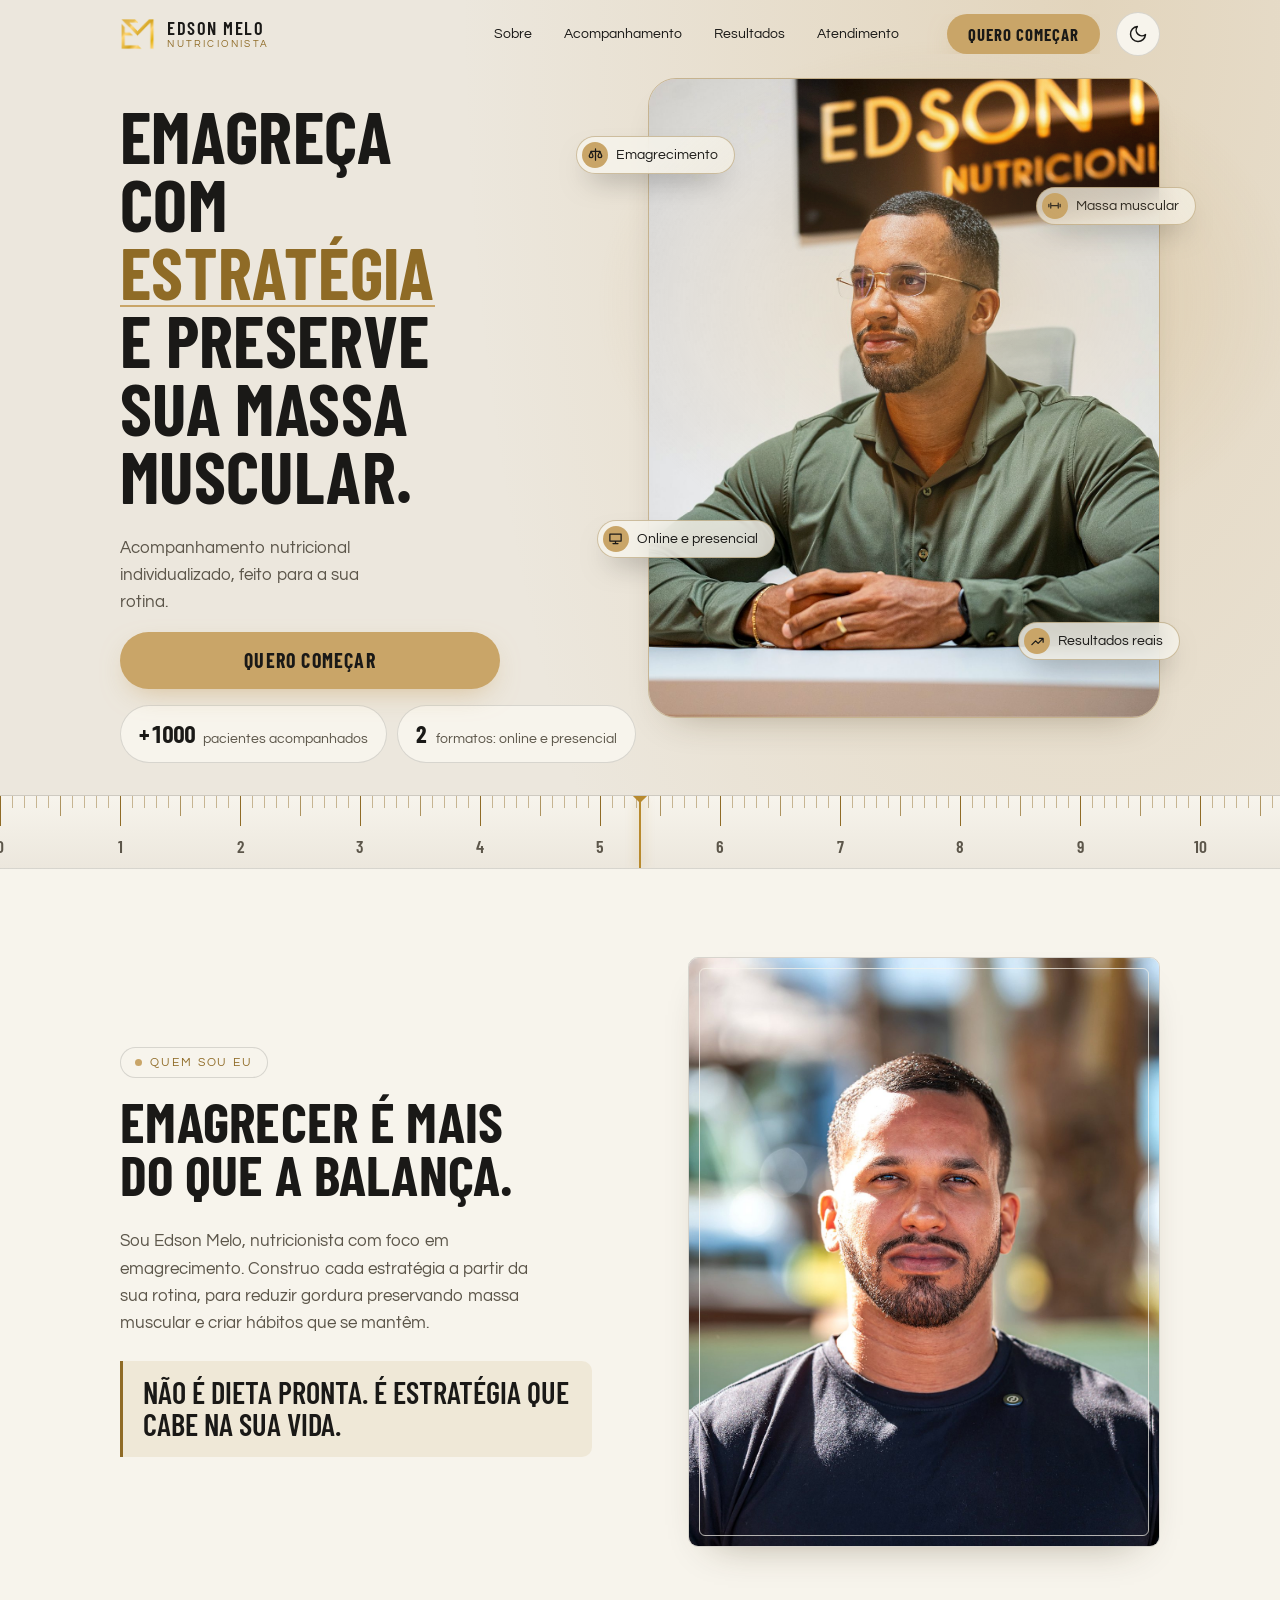
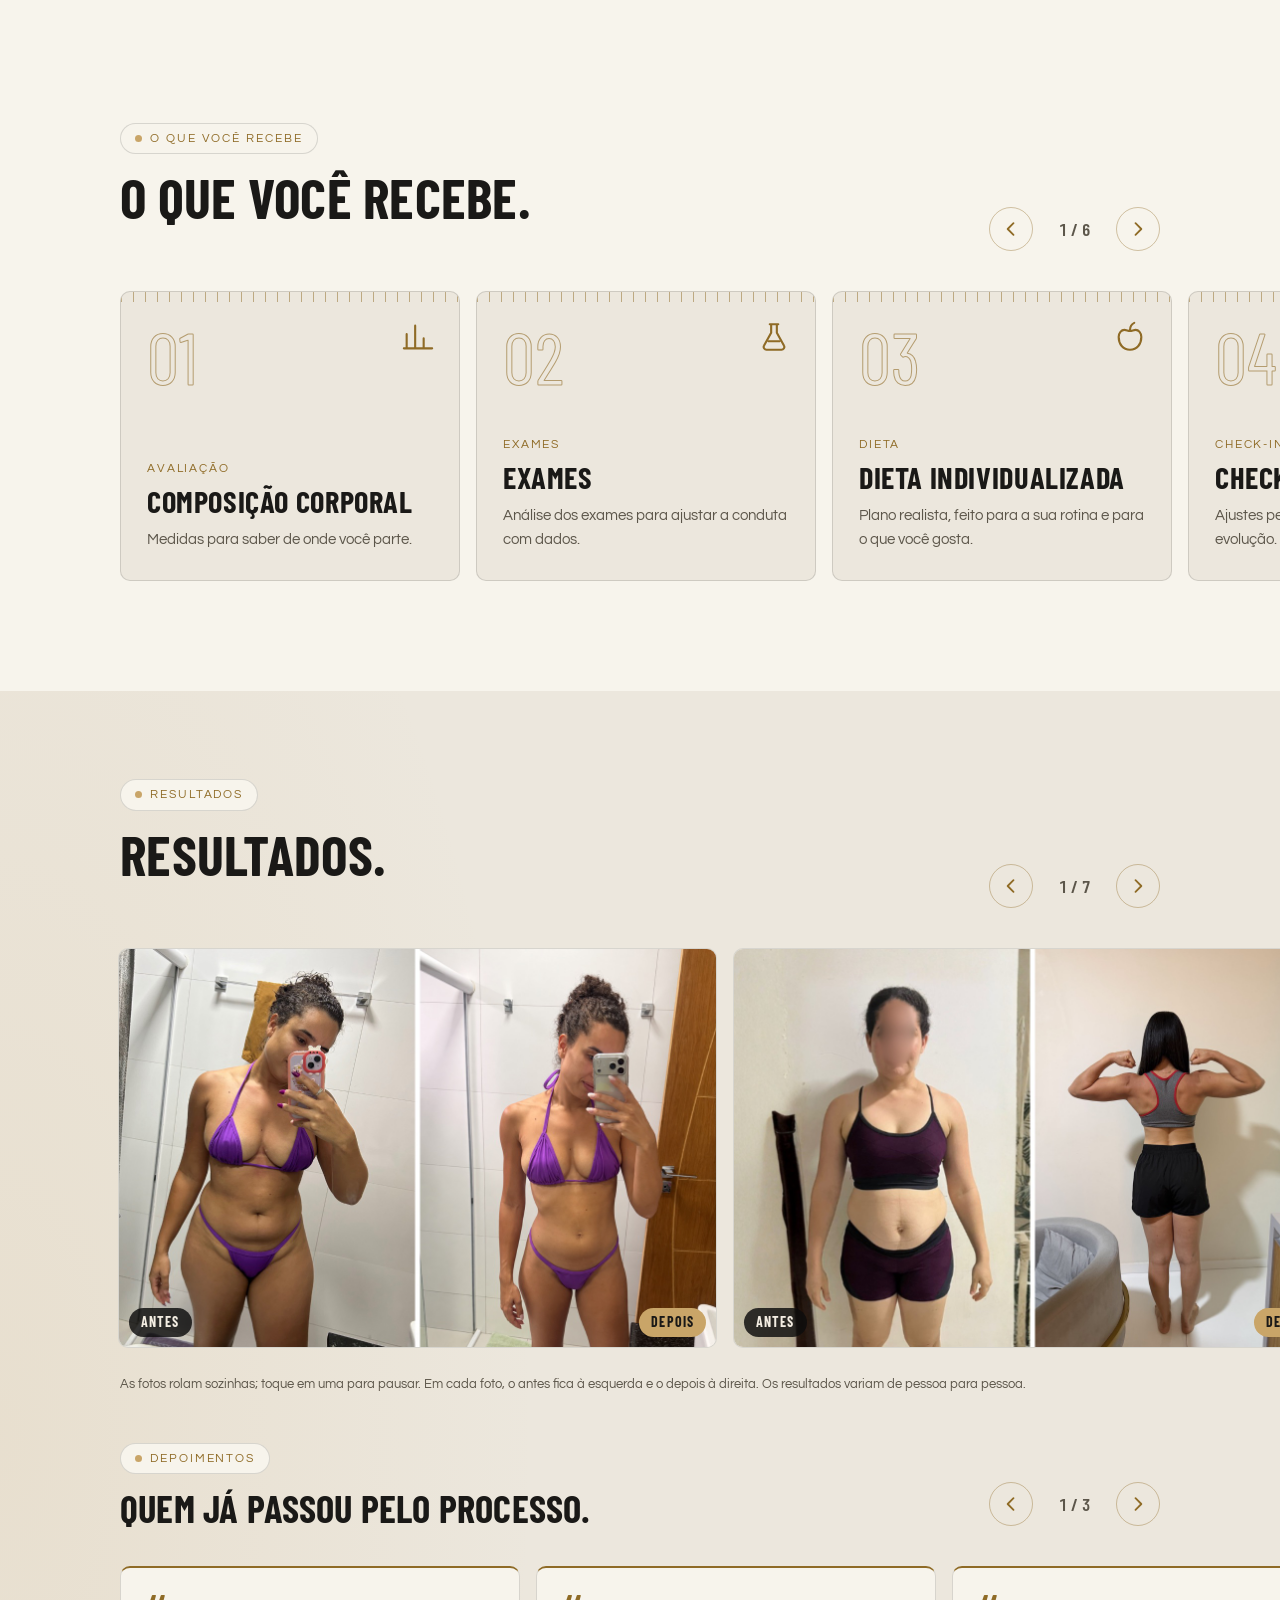
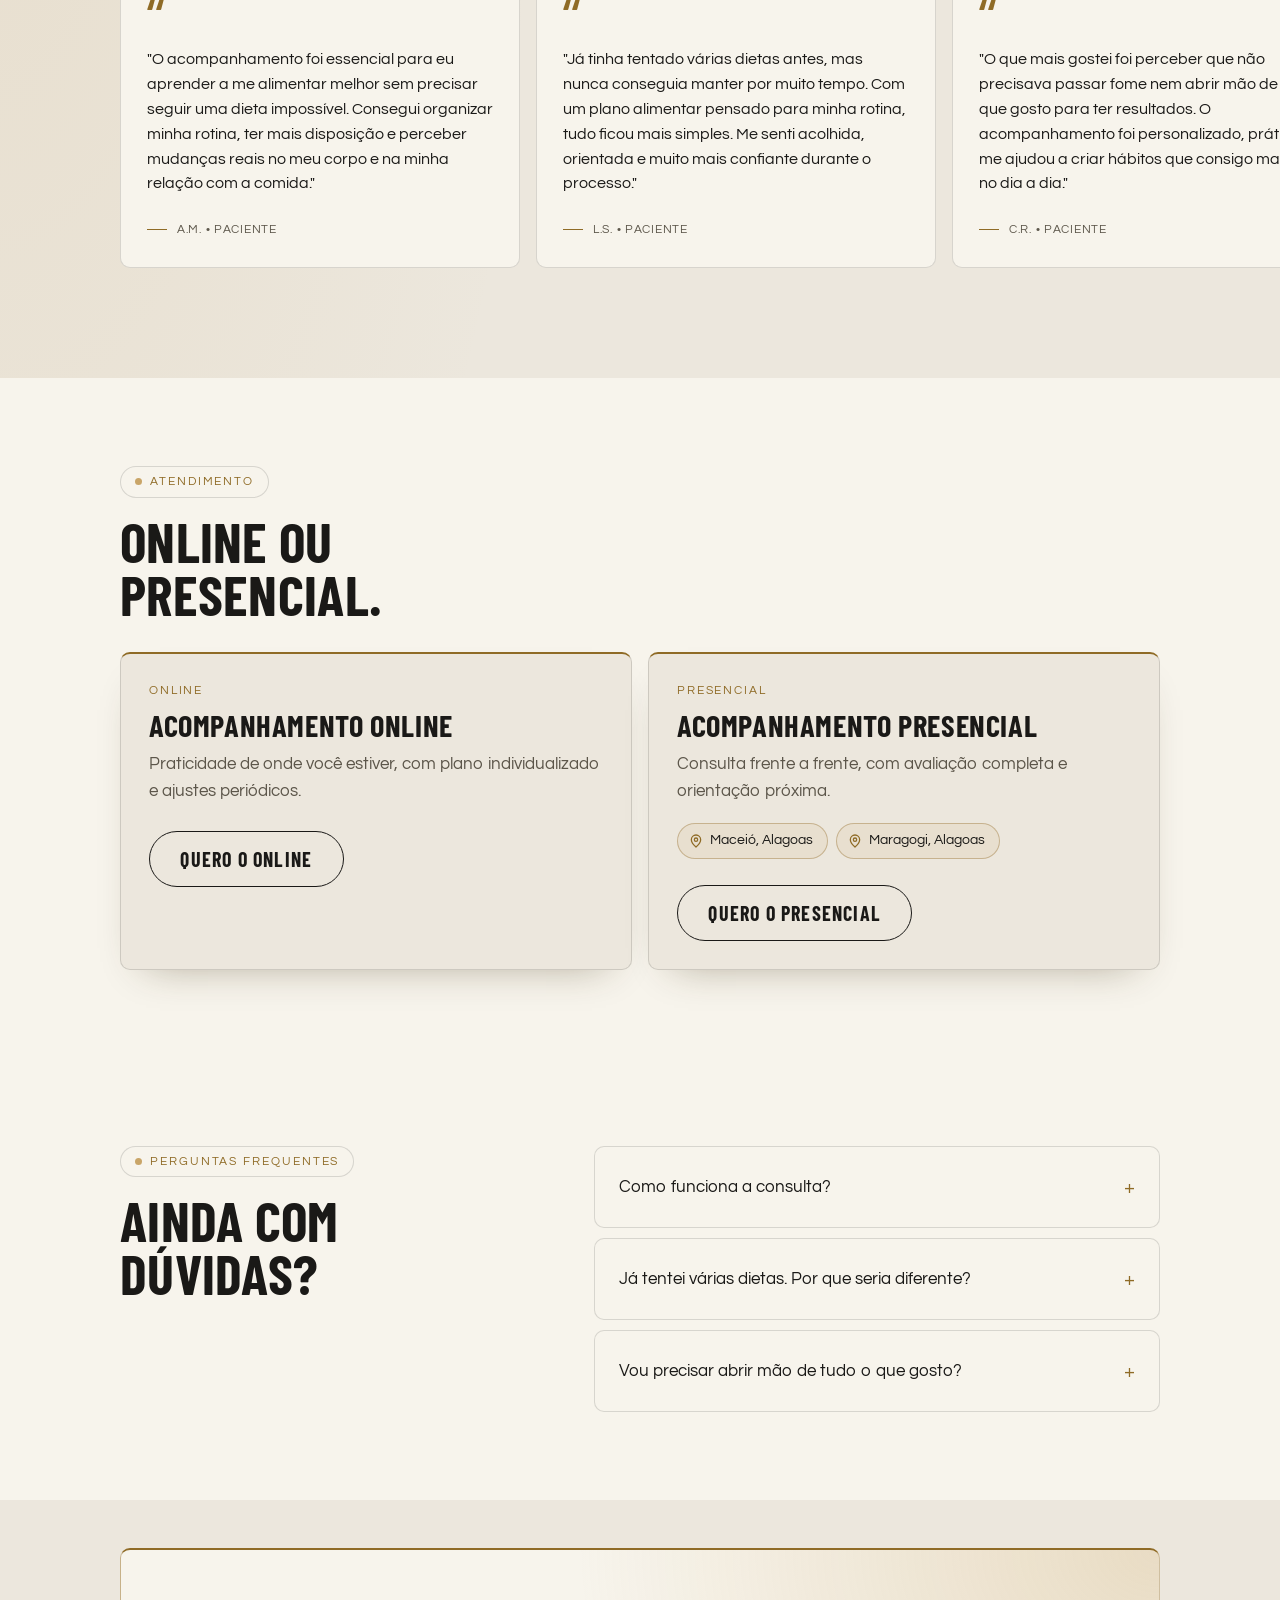
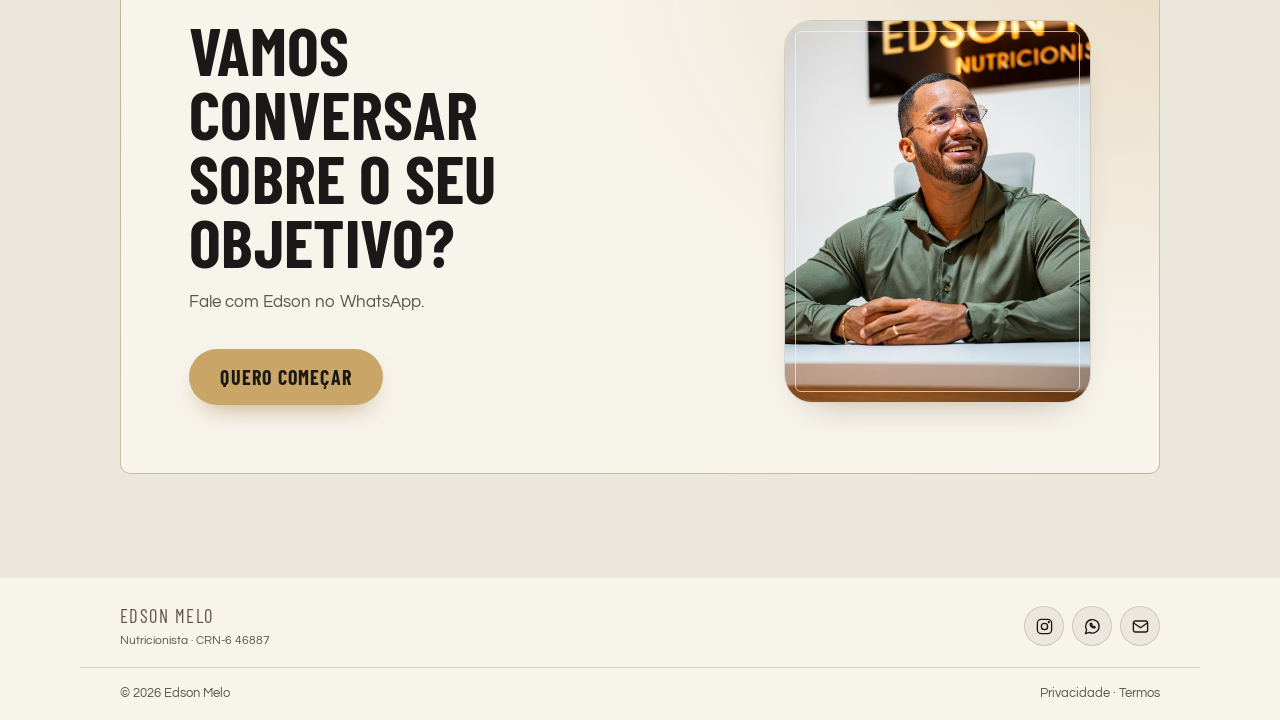
==== commit 827f5741: "Antes e depois pausa ao toque e volta a rolar após 5 segundos - Esteira contínua retoma sozinha, com" ====
--- a/index.html
+++ b/index.html
@@ -37,7 +37,7 @@
 <link rel="preconnect" href="https://fonts.googleapis.com">
 <link rel="preconnect" href="https://fonts.gstatic.com" crossorigin>
 <link href="https://fonts.googleapis.com/css2?family=Barlow+Condensed:wght@500;600;700&family=Questrial&display=swap" rel="stylesheet">
-<link rel="stylesheet" href="styles.css?v=20261122">
+<link rel="stylesheet" href="styles.css?v=20261125">
 
 <!-- Schema.org: profissional de saúde -->
 <script type="application/ld+json">
@@ -286,7 +286,7 @@
       </figure>
     </div>
     <div class="container">
-      <p class="note">As fotos rolam sozinhas; toque em uma para parar. Em cada foto, o antes fica à esquerda e o depois à direita. Os resultados variam de pessoa para pessoa.</p>
+      <p class="note">As fotos rolam sozinhas; toque em uma para pausar. Em cada foto, o antes fica à esquerda e o depois à direita. Os resultados variam de pessoa para pessoa.</p>
       <div class="section-head sub-head car-top">
         <div><p class="eyebrow">Depoimentos</p><h3 class="sub-title">Quem já passou pelo processo.</h3></div>
         <div class="car-ctrl">
@@ -412,6 +412,6 @@
   </div>
 </footer>
 
-<script src="script.js?v=20261122"></script>
+<script src="script.js?v=20261125"></script>
 </body>
 </html>
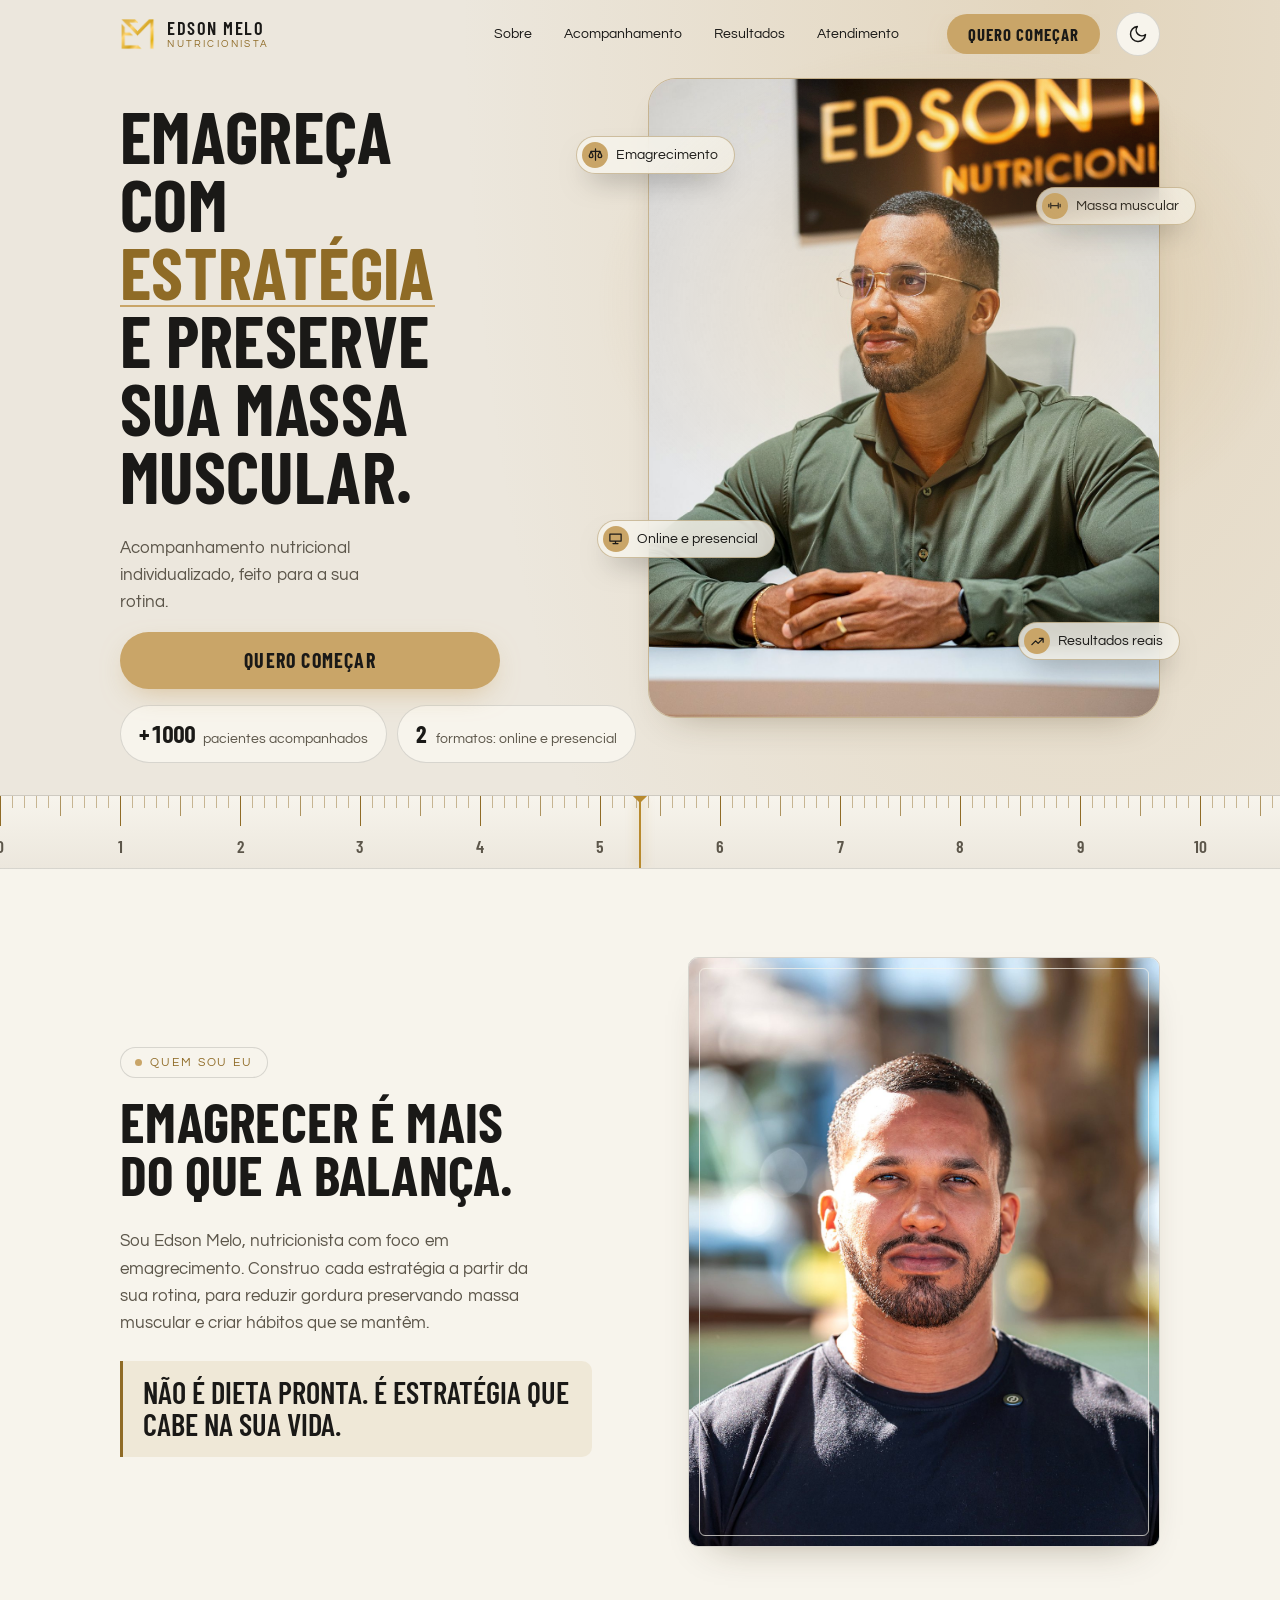
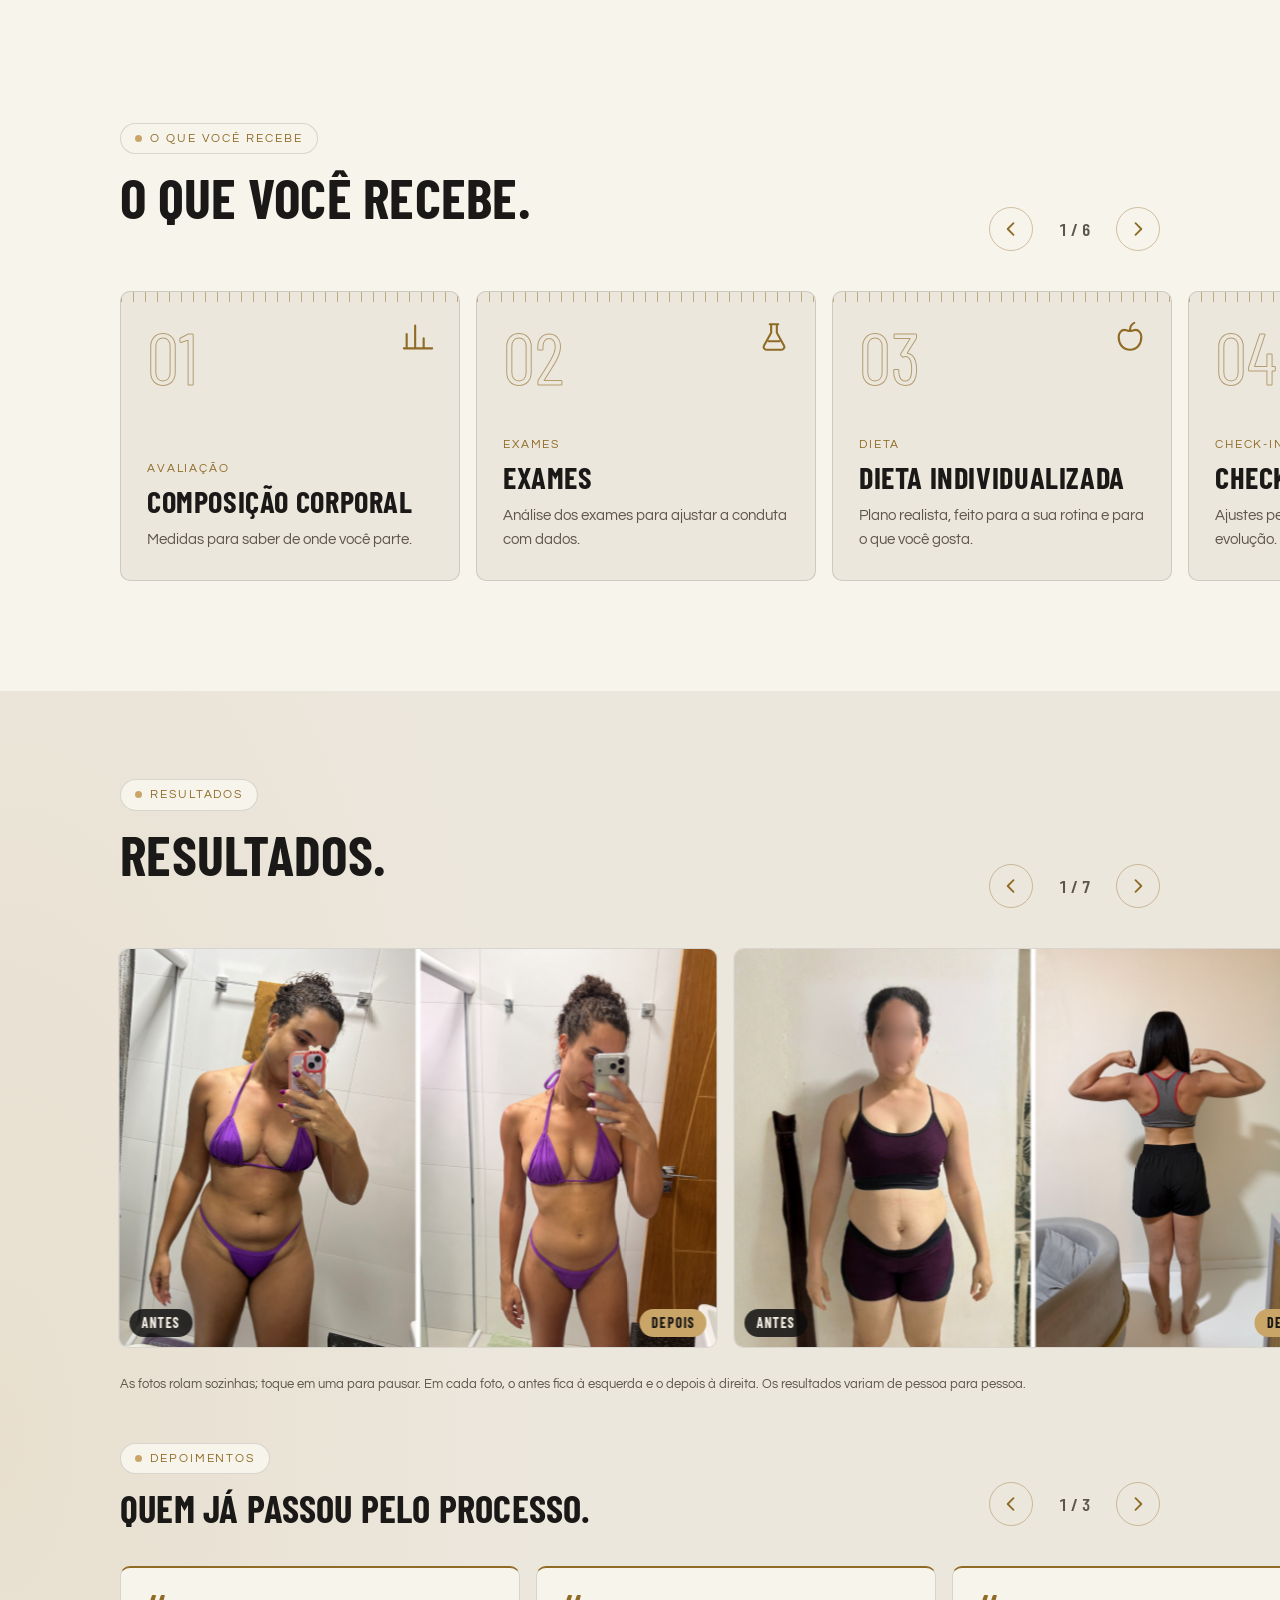
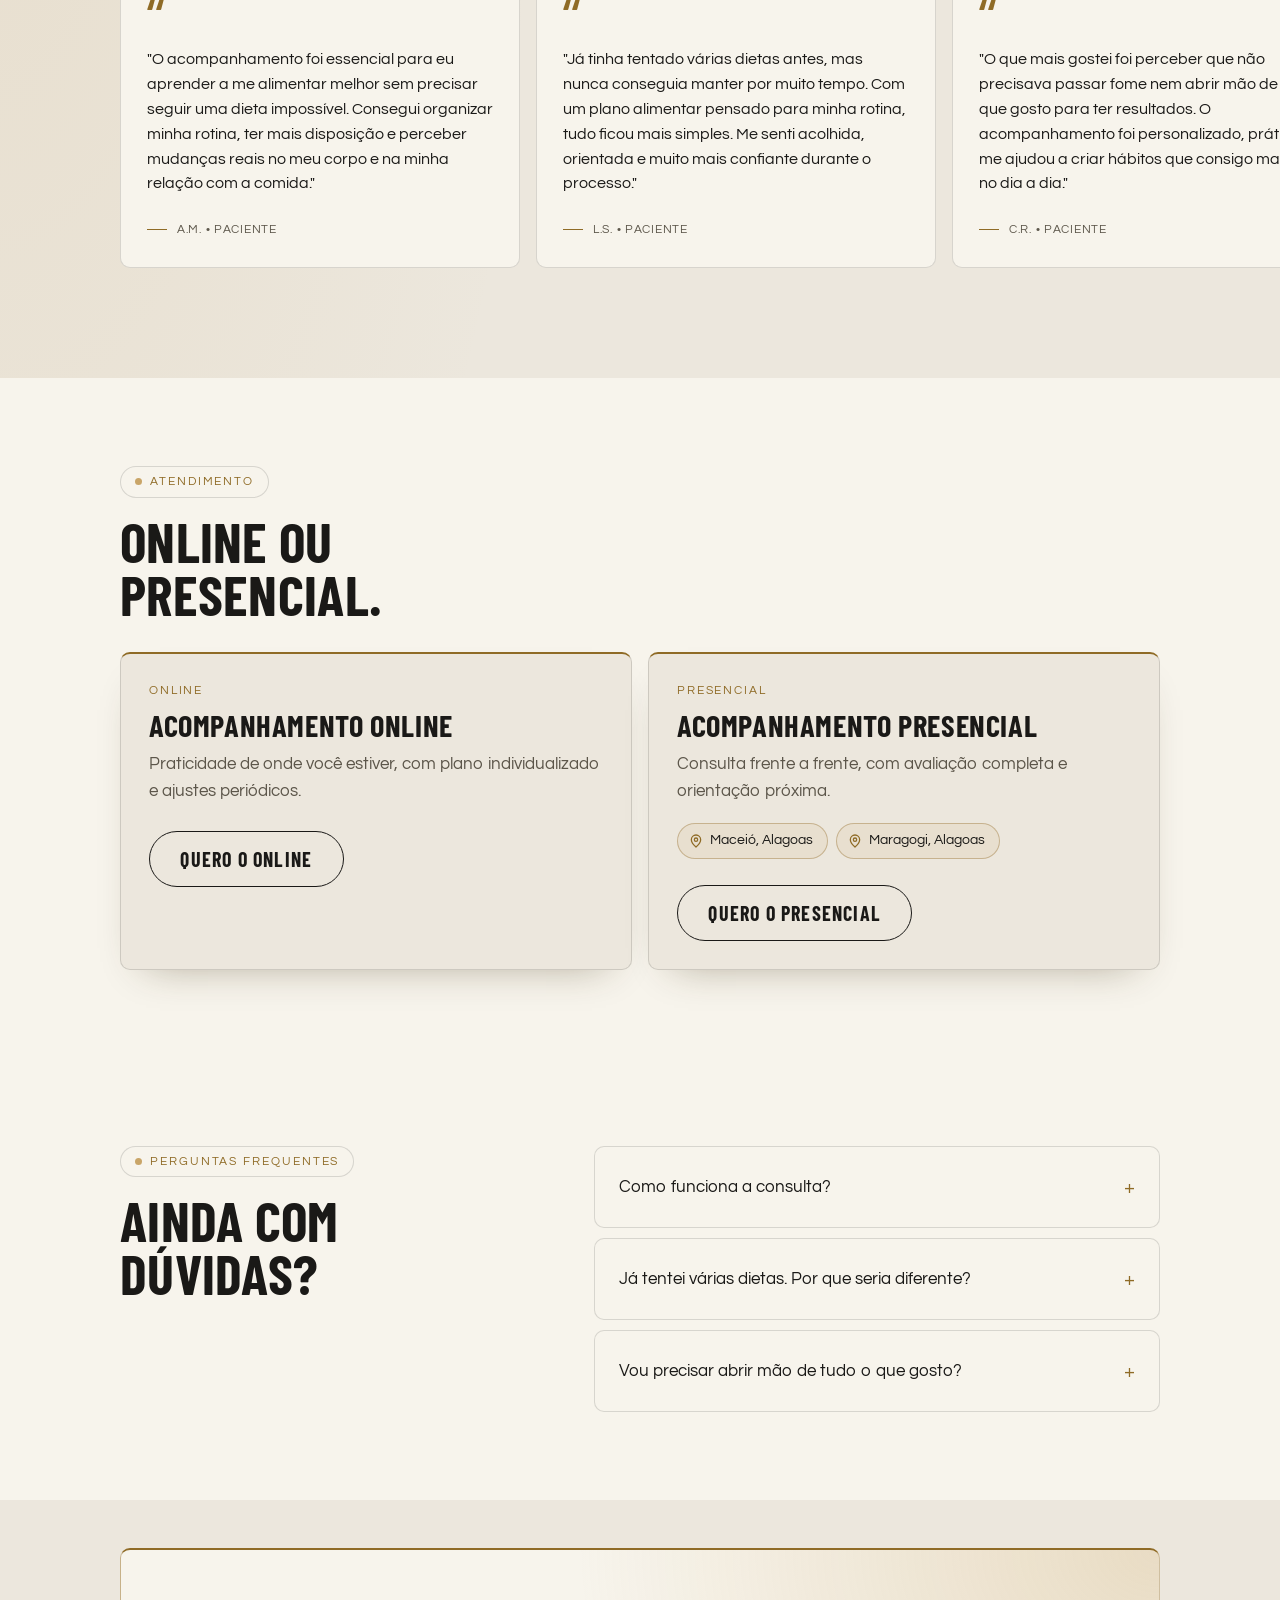
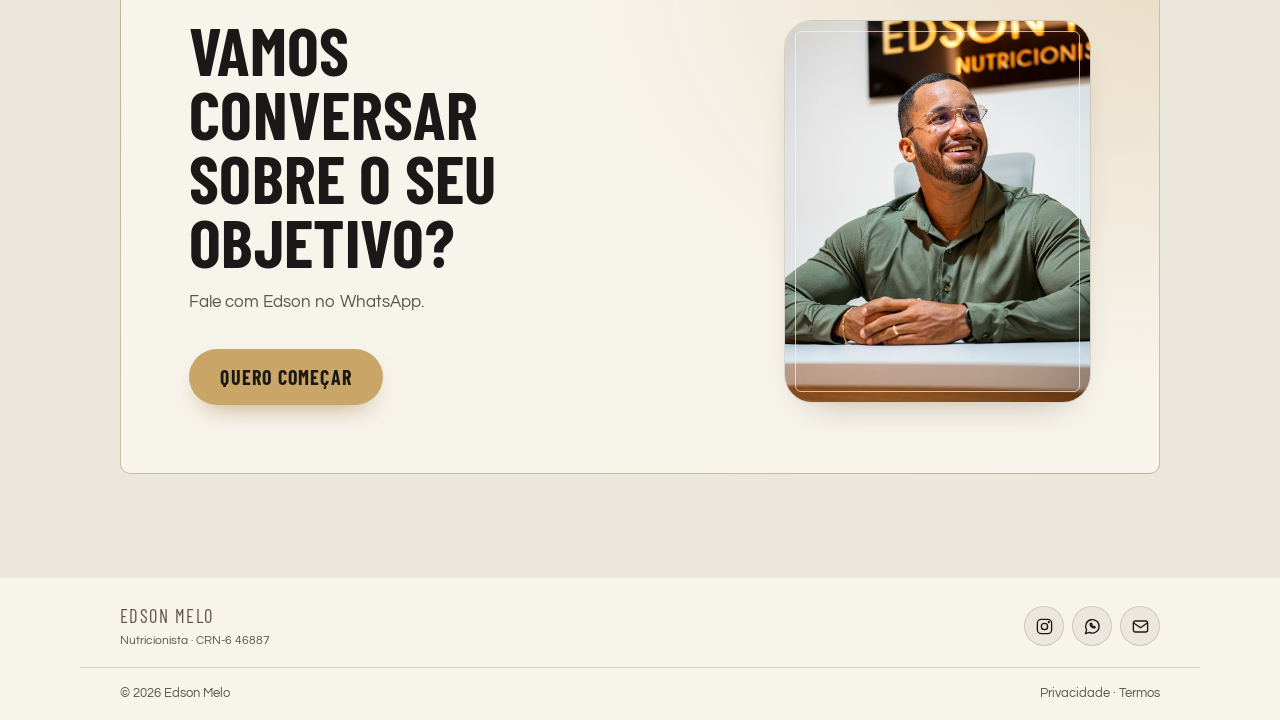
==== commit 3ba31d72: "Esteira de antes e depois suave no celular (movimento por transform) - Movimento automático por tran" ====
--- a/index.html
+++ b/index.html
@@ -37,7 +37,7 @@
 <link rel="preconnect" href="https://fonts.googleapis.com">
 <link rel="preconnect" href="https://fonts.gstatic.com" crossorigin>
 <link href="https://fonts.googleapis.com/css2?family=Barlow+Condensed:wght@500;600;700&family=Questrial&display=swap" rel="stylesheet">
-<link rel="stylesheet" href="styles.css?v=20261125">
+<link rel="stylesheet" href="styles.css?v=20261126">
 
 <!-- Schema.org: profissional de saúde -->
 <script type="application/ld+json">
@@ -412,6 +412,6 @@
   </div>
 </footer>
 
-<script src="script.js?v=20261125"></script>
+<script src="script.js?v=20261126"></script>
 </body>
 </html>
--- a/styles.css
+++ b/styles.css
@@ -1486,3 +1486,6 @@
     right: max(var(--container-pad), calc((100vw - var(--container-max)) / 2 + var(--container-pad)));
   }
 }
+
+/* Faixa interna da esteira de antes e depois (desliza por transform, suave no celular) */
+.track-inner { display: flex; gap: 16px; width: max-content; will-change: transform; }
